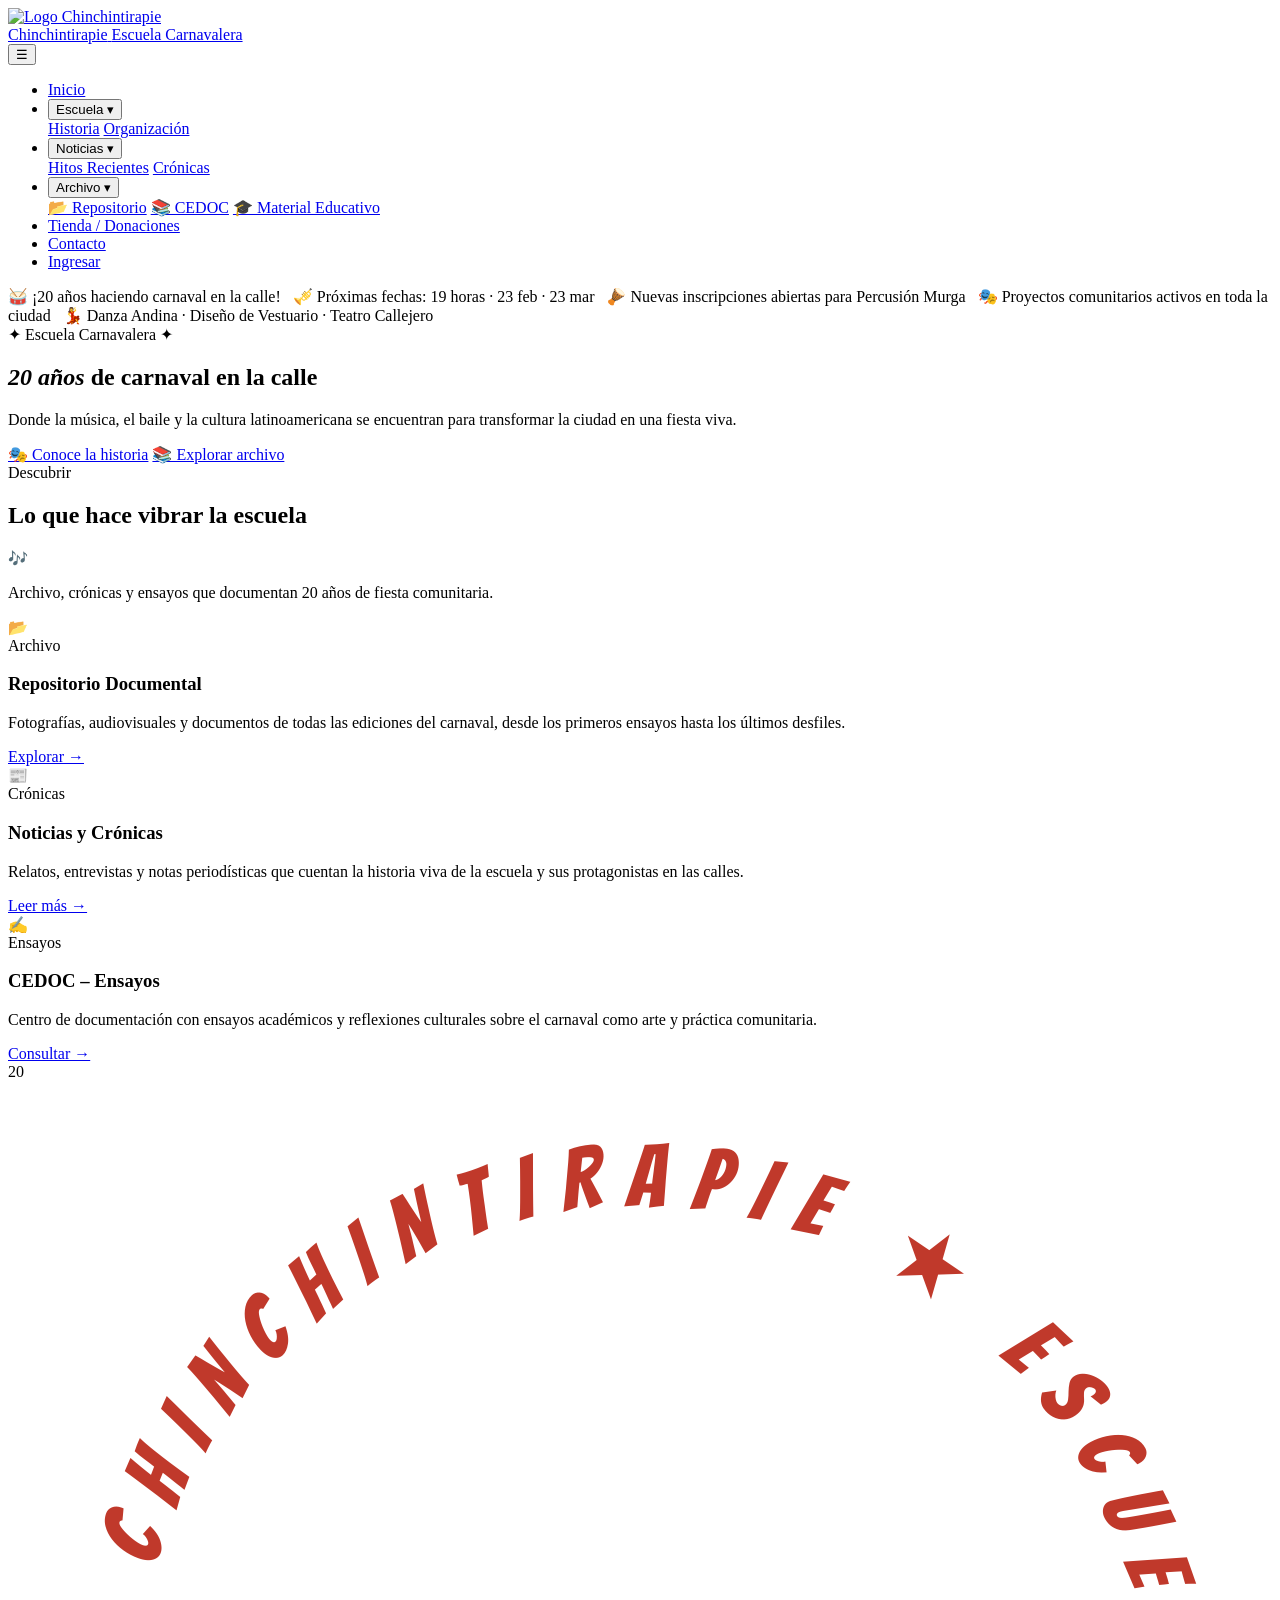
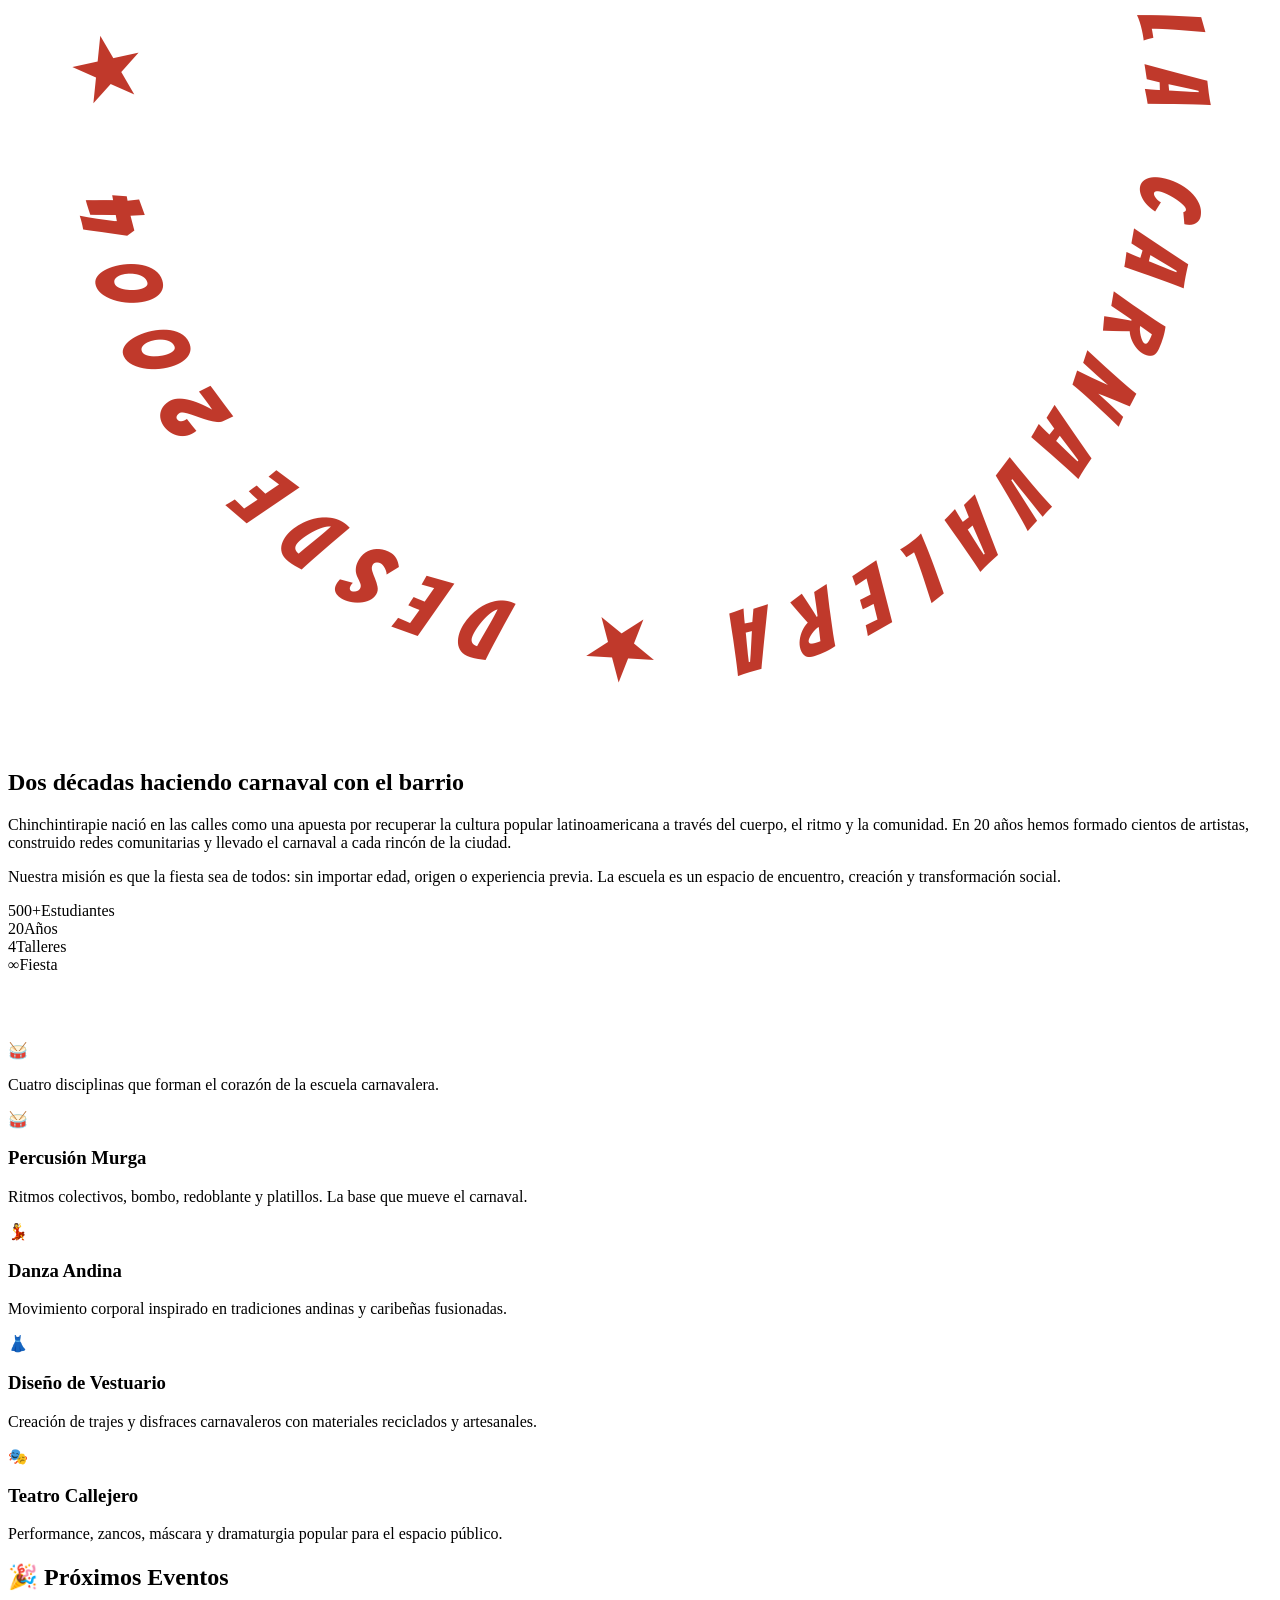
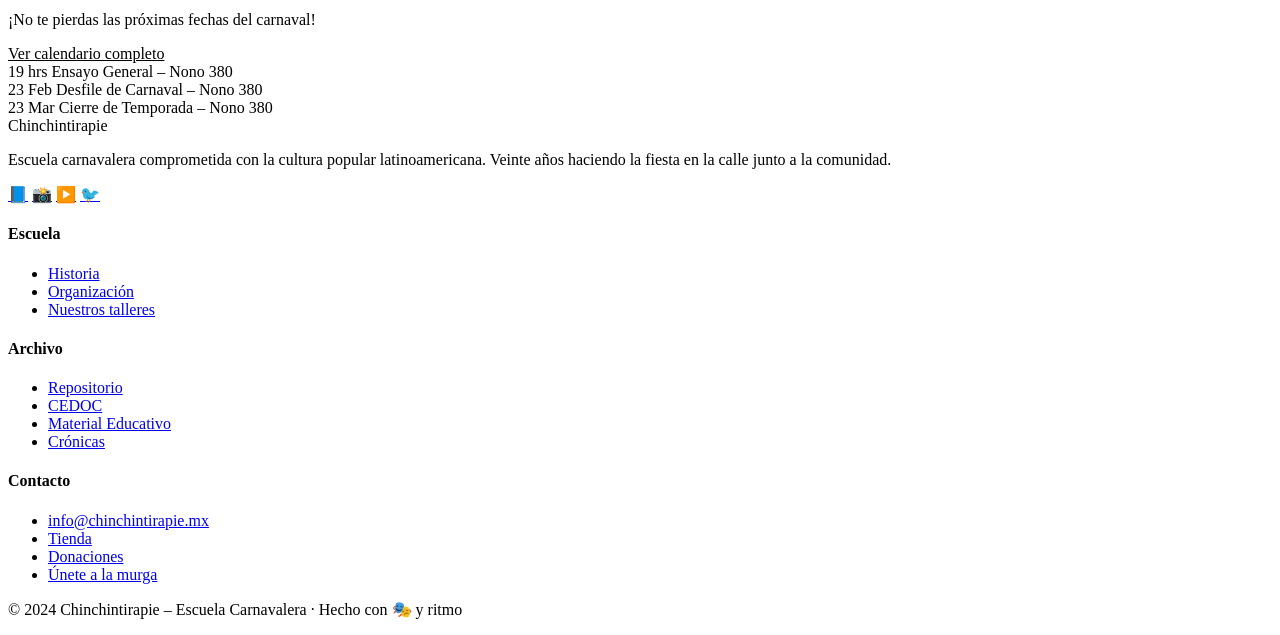
==== index.html @ a3d3b303 "fix: reparando contacto.html" ====
<!DOCTYPE html>
<html lang="es">

<head>
  <meta charset="UTF-8">
  <meta name="viewport" content="width=device-width, initial-scale=1.0">
  <title>Chinchintirapie – Escuela Carnavalera</title>
  <link
    href="https://fonts.googleapis.com/css2?family=Boogaloo&family=Pacifico&family=Nunito:wght@400;600;700;800&family=Bangers&display=swap"
    rel="stylesheet">
  <link rel="stylesheet" href="asset/css/styles.css">
</head>

<body>

  <!-- NAVBAR -->
  <nav class="navbar">
    <a href="index.html" class="logo-wrap">
      <div class="logo-img">
        <img src="asset/img/logo-chinchitirapie.png" alt="Logo Chinchintirapie">
      </div>
      <div class="logo-text">
        <span>Chinchintirapie</span>
        <span>Escuela Carnavalera</span>
      </div>
    </a>

    <button class="hamburger" id="hamburger" aria-label="Menú">☰</button>

    <ul class="nav-links" id="navLinks">
      <li><a href="index.html">Inicio</a></li>

      <li class="has-dropdown" id="dd-escuela">
        <button>Escuela <span class="caret">▾</span></button>
        <div class="dropdown">
          <a href="#historia">Historia</a>
          <a href="components/organizacion.html">Organización</a>
        </div>
      </li>

      <li class="has-dropdown" id="dd-noticias">
        <button>Noticias <span class="caret">▾</span></button>
        <div class="dropdown">
          <a href="#hitos">Hitos Recientes</a>
          <a href="#cronicas">Crónicas</a>
        </div>
      </li>

      <li class="has-dropdown" id="dd-archivo">
        <button>Archivo <span class="caret">▾</span></button>
        <div class="dropdown">
          <a href="components/repositorio.html">📂 Repositorio</a>
          <a href="components/cedoc.html">📚 CEDOC</a>
          <a href="components/material-educativo.html">🎓 Material Educativo</a>
        </div>
      </li>

      <li><a href="components/tienda.html" class="nav-cta">Tienda&nbsp;/&nbsp;Donaciones</a></li>
      <li><a href="components/contacto.html">Contacto</a></li>

      <!-- ↓ Reemplaza el botón modal por link directo a login.html -->
      <li><a href="components/login.html" class="nav-login-btn">Ingresar</a></li>
    </ul>
  </nav>

  <!-- TICKER -->
  <div class="ticker">
    <span class="ticker-inner">
      🥁 ¡20 años haciendo carnaval en la calle! &nbsp;&nbsp;🎺 Próximas fechas: 19 horas · 23 feb · 23 mar
      &nbsp;&nbsp;🪘 Nuevas inscripciones abiertas para Percusión Murga &nbsp;&nbsp;🎭 Proyectos comunitarios activos en
      toda la ciudad &nbsp;&nbsp;💃 Danza Andina · Diseño de Vestuario · Teatro Callejero &nbsp;&nbsp;
    </span>
  </div>

  <!-- HERO -->
  <section class="hero" id="inicio">
    <div class="hero-bg"></div>
    <div class="float-shape"></div>
    <div class="float-shape"></div>
    <div class="float-shape"></div>

    <div class="hero-content">
      <div class="hero-badge">✦ Escuela Carnavalera ✦</div>
      <h1 class="hero-title"><em>20 años</em> de carnaval en la calle</h1>
      <p class="hero-sub">Donde la música, el baile y la cultura latinoamericana se encuentran para transformar la
        ciudad en una fiesta viva.</p>
      <div class="hero-btns">
        <a href="#historia" class="btn btn-primary">🎭 Conoce la historia</a>
        <a href="#repositorio" class="btn btn-secondary">📚 Explorar archivo</a>
      </div>
    </div>
    <div class="scroll-hint">Descubrir</div>
  </section>

  <!-- CARDS -->
  <section class="cards-section" id="hitos">
    <div class="section-header reveal">
      <h2>Lo que hace <span>vibrar</span> la escuela</h2>
      <div class="deco-line"><span>🎶</span></div>
      <p>Archivo, crónicas y ensayos que documentan 20 años de fiesta comunitaria.</p>
    </div>
    <div class="cards-grid">
      <div class="card reveal">
        <div class="card-img card-img-1">
          <div class="card-img-inner">📂</div>
          <span class="card-tag">Archivo</span>
        </div>
        <div class="card-body">
          <h3>Repositorio Documental</h3>
          <p>Fotografías, audiovisuales y documentos de todas las ediciones del carnaval, desde los primeros ensayos
            hasta los últimos desfiles.</p>
          <a href="#repositorio" class="card-link">Explorar →</a>
        </div>
      </div>

      <div class="card reveal">
        <div class="card-img card-img-2">
          <div class="card-img-inner">📰</div>
          <span class="card-tag">Crónicas</span>
        </div>
        <div class="card-body">
          <h3>Noticias y Crónicas</h3>
          <p>Relatos, entrevistas y notas periodísticas que cuentan la historia viva de la escuela y sus protagonistas
            en las calles.</p>
          <a href="#cronicas" class="card-link">Leer más →</a>
        </div>
      </div>

      <div class="card reveal">
        <div class="card-img card-img-3">
          <div class="card-img-inner">✍️</div>
          <span class="card-tag">Ensayos</span>
        </div>
        <div class="card-body">
          <h3>CEDOC – Ensayos</h3>
          <p>Centro de documentación con ensayos académicos y reflexiones culturales sobre el carnaval como arte y
            práctica comunitaria.</p>
          <a href="#cedoc" class="card-link">Consultar →</a>
        </div>
      </div>
    </div>
  </section>

  <!-- 20 AÑOS -->
  <section class="años-section" id="historia">
    <div class="años-inner">
      <div class="años-visual reveal">
        <div class="años-number">20</div>
        <div class="años-badge-ring">
          <svg viewBox="0 0 200 200" xmlns="http://www.w3.org/2000/svg">
            <path id="circ" d="M 100,100 m -80,0 a 80,80 0 1,1 160,0 a 80,80 0 1,1 -160,0" fill="none" />
            <text font-family="Bangers,cursive" font-size="14" fill="#C0392B" letter-spacing="4">
              <textPath href="#circ">★ CHINCHINTIRAPIE ★ ESCUELA CARNAVALERA ★ DESDE 2004 ★ </textPath>
            </text>
          </svg>
        </div>
      </div>
      <div class="años-text reveal">
        <h2>Dos décadas haciendo <span>carnaval</span> con el barrio</h2>
        <p>Chinchintirapie nació en las calles como una apuesta por recuperar la cultura popular latinoamericana a
          través del cuerpo, el ritmo y la comunidad. En 20 años hemos formado cientos de artistas, construido redes
          comunitarias y llevado el carnaval a cada rincón de la ciudad.</p>
        <p>Nuestra misión es que la fiesta sea de todos: sin importar edad, origen o experiencia previa. La escuela es
          un espacio de encuentro, creación y transformación social.</p>
        <div class="stats-row">
          <div class="stat-box"><span class="num">500+</span><span class="label">Estudiantes</span></div>
          <div class="stat-box"><span class="num">20</span><span class="label">Años</span></div>
          <div class="stat-box"><span class="num">4</span><span class="label">Talleres</span></div>
          <div class="stat-box"><span class="num">∞</span><span class="label">Fiesta</span></div>
        </div>
      </div>
    </div>
  </section>

  <!-- TALLERES -->
  <section class="talleres-section" id="organizacion">
    <div class="section-header reveal">
      <h2 style="color:#fff;">Nuestros <span style="color:var(--amarillo);">Talleres</span></h2>
      <div class="deco-line"><span>🥁</span></div>
      <p>Cuatro disciplinas que forman el corazón de la escuela carnavalera.</p>
    </div>
    <div class="talleres-grid">
      <div class="taller-card reveal">
        <div class="taller-icon">🥁</div>
        <h3>Percusión Murga</h3>
        <p>Ritmos colectivos, bombo, redoblante y platillos. La base que mueve el carnaval.</p>
      </div>
      <div class="taller-card reveal">
        <div class="taller-icon">💃</div>
        <h3>Danza Andina</h3>
        <p>Movimiento corporal inspirado en tradiciones andinas y caribeñas fusionadas.</p>
      </div>
      <div class="taller-card reveal">
        <div class="taller-icon">👗</div>
        <h3>Diseño de Vestuario</h3>
        <p>Creación de trajes y disfraces carnavaleros con materiales reciclados y artesanales.</p>
      </div>
      <div class="taller-card reveal">
        <div class="taller-icon">🎭</div>
        <h3>Teatro Callejero</h3>
        <p>Performance, zancos, máscara y dramaturgia popular para el espacio público.</p>
      </div>
    </div>
  </section>

  <!-- EVENTOS -->
  <section class="eventos-section" id="cronicas">
    <div class="eventos-inner">
      <div class="eventos-text">
        <h2>🎉 Próximos Eventos</h2>
        <p>¡No te pierdas las próximas fechas del carnaval!</p>
        <a href="#contacto" class="btn btn-primary" style="margin-top:1.2rem; background:#fff; color:var(--rojo);">Ver
          calendario completo</a>
      </div>
      <div class="eventos-list">
        <div class="evento-item">
          <span class="evento-fecha">19 hrs</span>
          <span class="evento-nombre">Ensayo General – Nono 380</span>
        </div>
        <div class="evento-item">
          <span class="evento-fecha">23 Feb</span>
          <span class="evento-nombre">Desfile de Carnaval – Nono 380</span>
        </div>
        <div class="evento-item">
          <span class="evento-fecha">23 Mar</span>
          <span class="evento-nombre">Cierre de Temporada – Nono 380</span>
        </div>
      </div>
    </div>
  </section>

  <!-- FOOTER -->
  <footer id="contacto">
    <div class="footer-grid">
      <div class="footer-brand">
        <span class="brand-name">Chinchintirapie</span>
        <p>Escuela carnavalera comprometida con la cultura popular latinoamericana. Veinte años haciendo la fiesta en la
          calle junto a la comunidad.</p>
        <div class="social-row">
          <a class="social-btn" href="#">📘</a>
          <a class="social-btn" href="#">📸</a>
          <a class="social-btn" href="#">▶️</a>
          <a class="social-btn" href="#">🐦</a>
        </div>
      </div>
      <div class="footer-col">
        <h4>Escuela</h4>
        <ul>
          <li><a href="#historia">Historia</a></li>
          <li><a href="organizacion.html">Organización</a></li>
          <li><a href="#organizacion">Nuestros talleres</a></li>
        </ul>
      </div>
      <div class="footer-col">
        <h4>Archivo</h4>
        <ul>
          <li><a href="repositorio.html">Repositorio</a></li>
          <li><a href="cedoc.html">CEDOC</a></li>
          <li><a href="material-educativo.html">Material Educativo</a></li>
          <li><a href="#cronicas">Crónicas</a></li>
        </ul>
      </div>
      <div class="footer-col" id="tienda">
        <h4>Contacto</h4>
        <ul>
          <li><a href="mailto:info@chinchintirapie.mx">info@chinchintirapie.mx</a></li>
          <li><a href="#">Tienda</a></li>
          <li><a href="#">Donaciones</a></li>
          <li><a href="#">Únete a la murga</a></li>
        </ul>
      </div>
    </div>
    <div class="footer-bottom">
      <p>© 2024 Chinchintirapie – Escuela Carnavalera · Hecho con 🎭 y ritmo</p>
    </div>
  </footer>

  <script src="asset/js/main.js"></script>

</body>

</html>
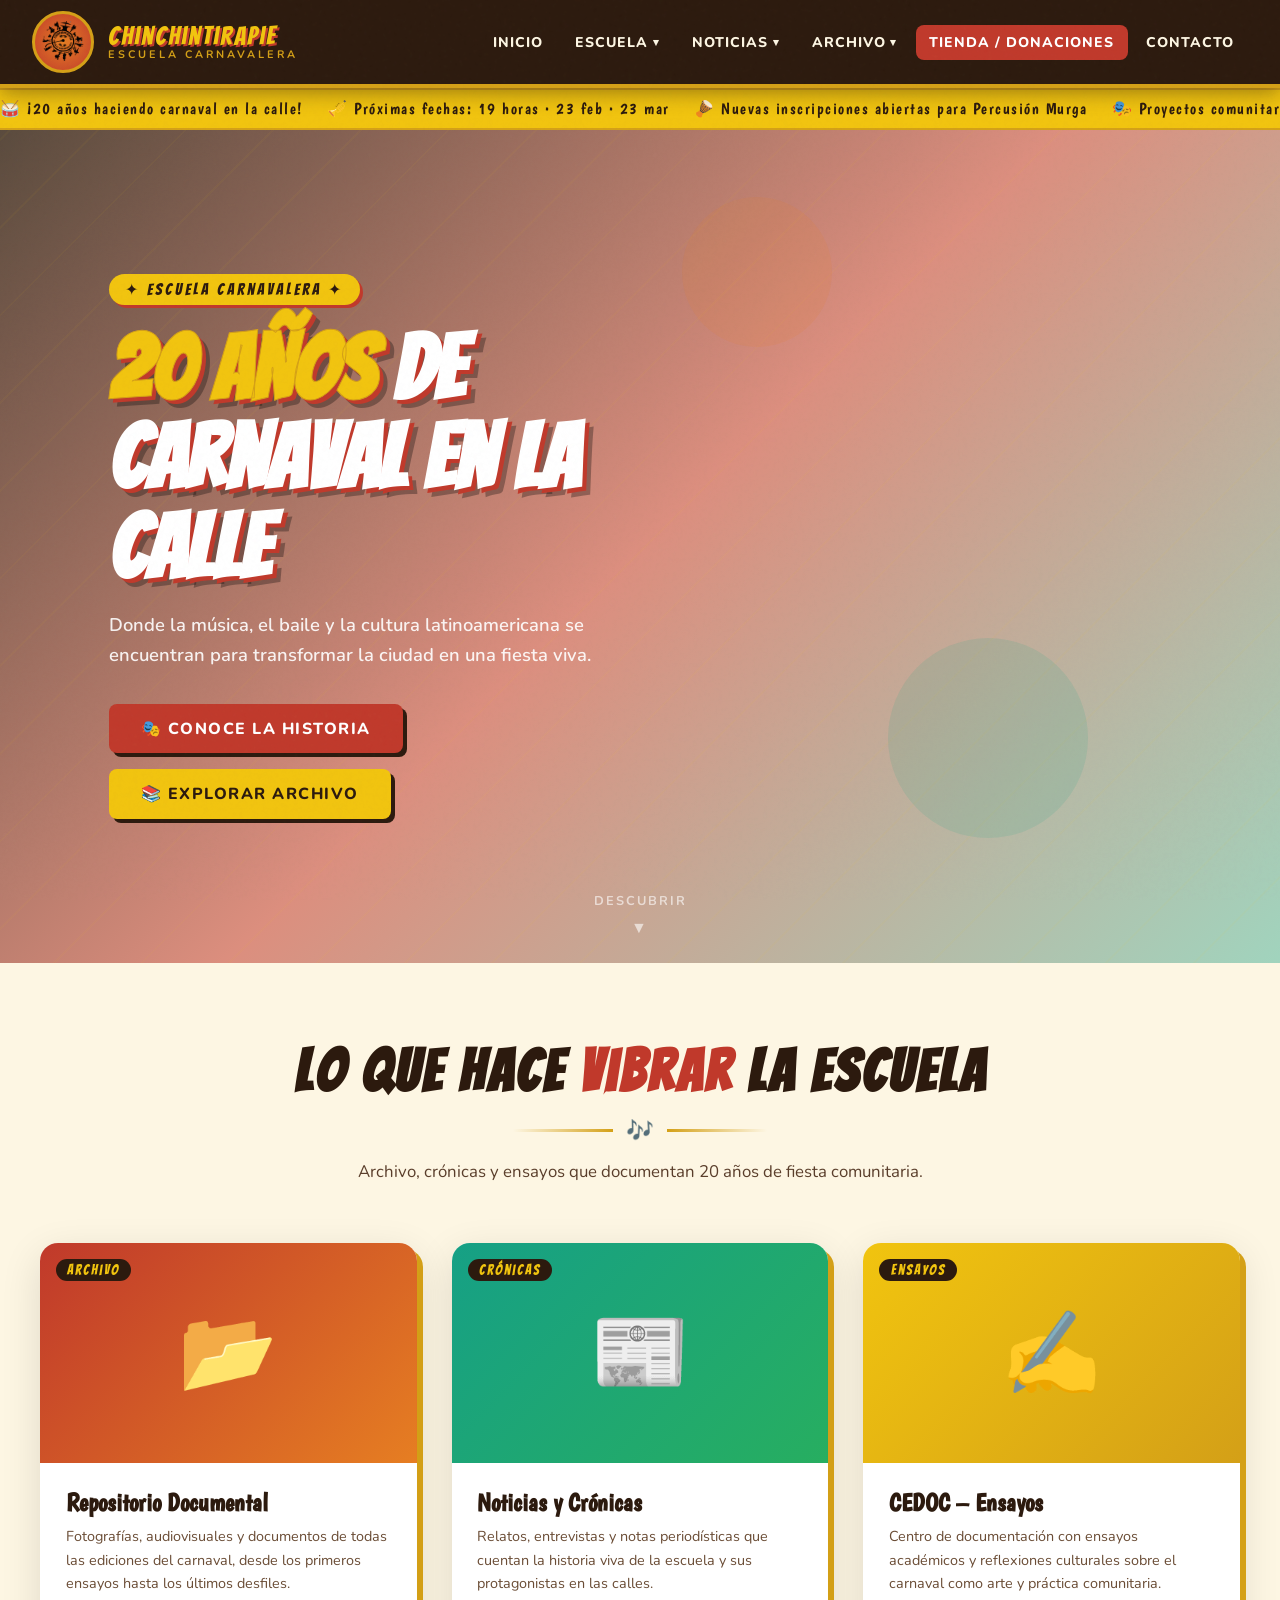
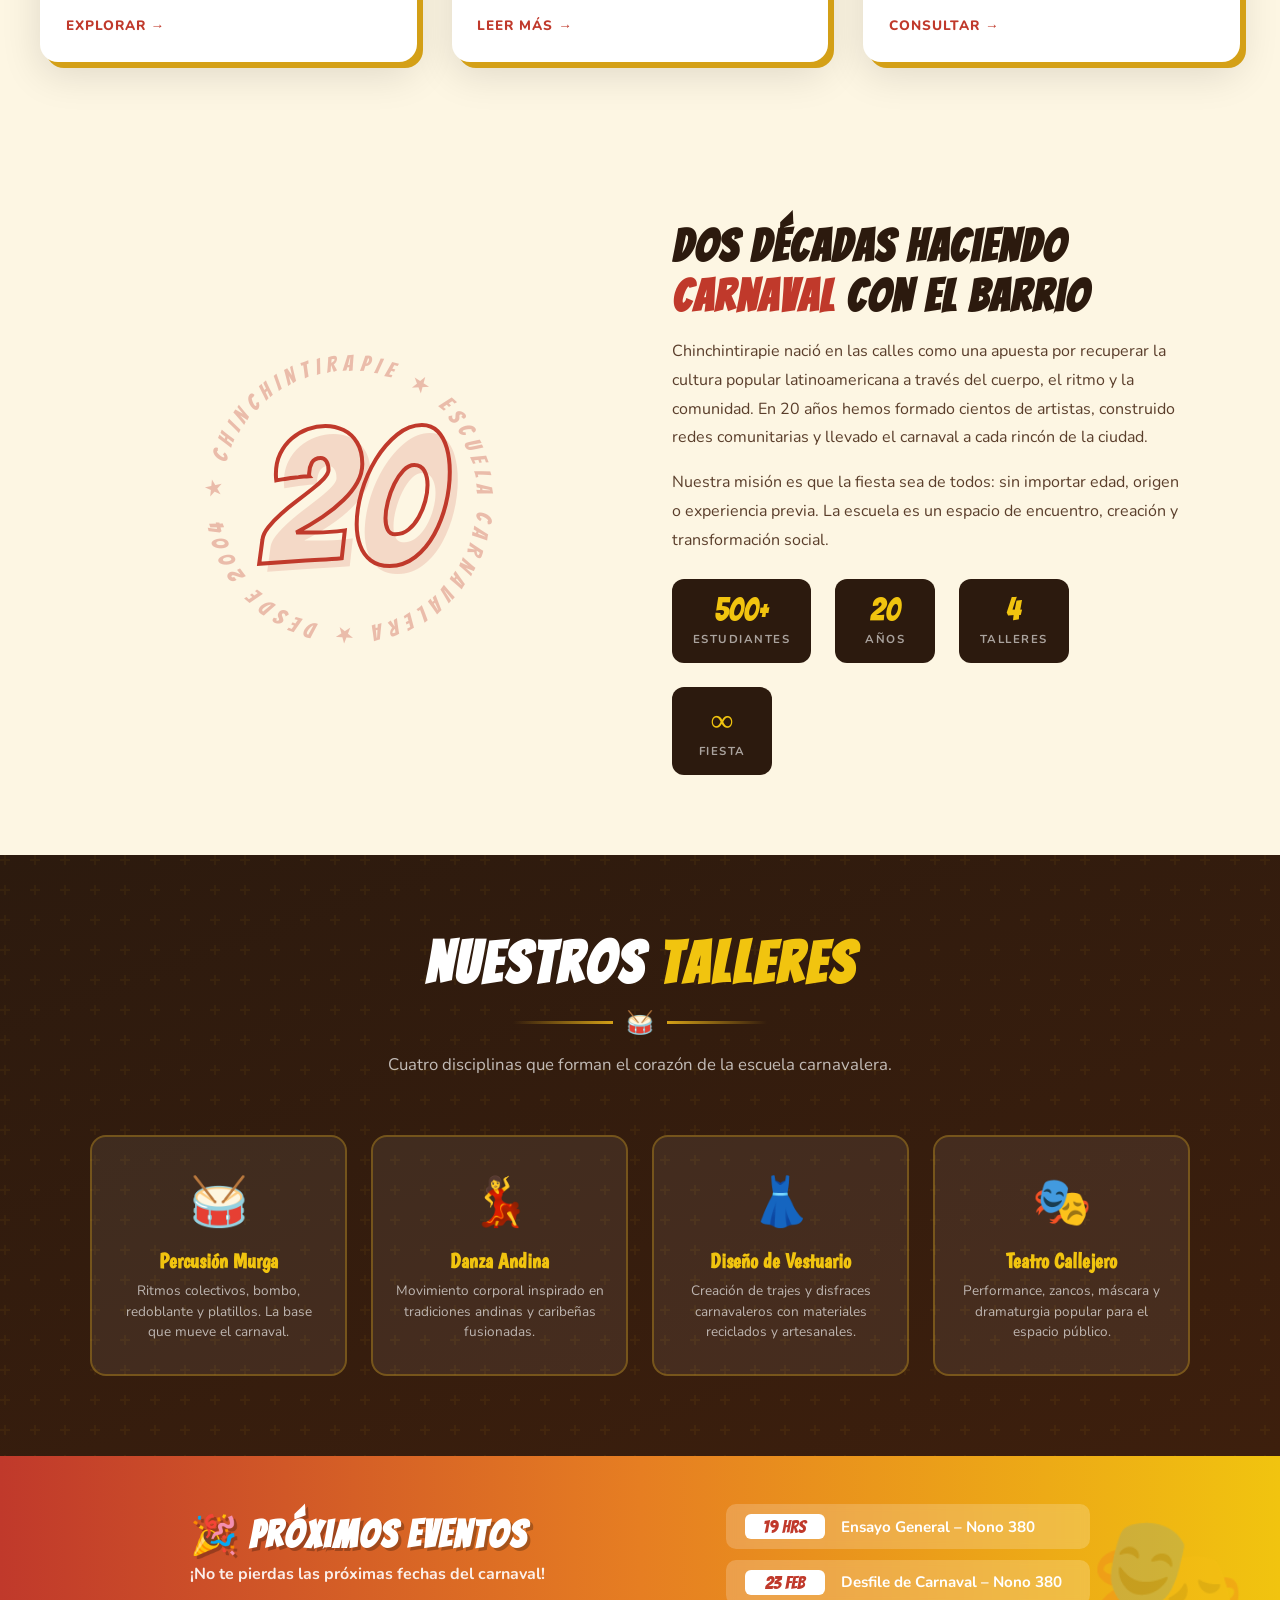
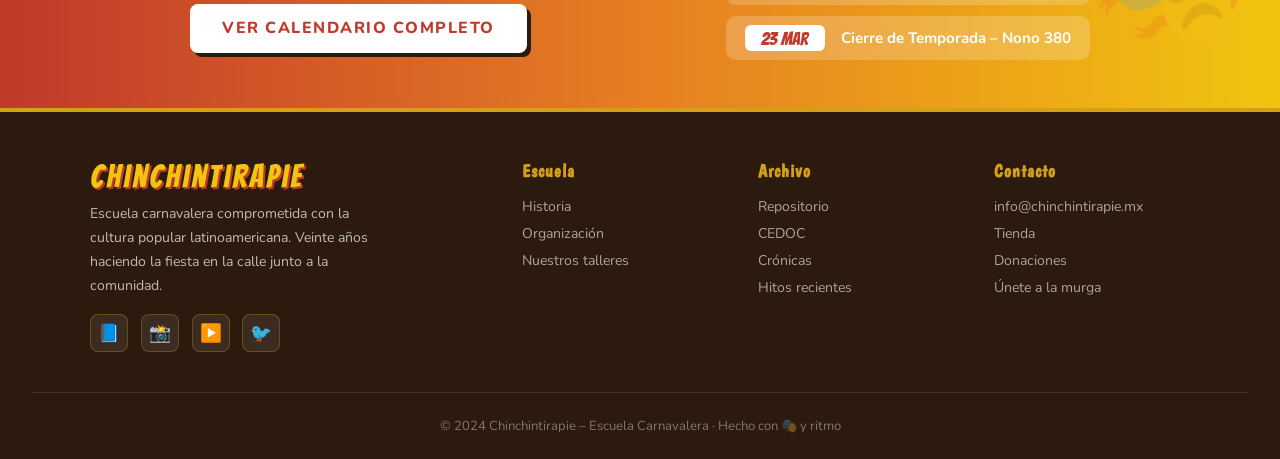
==== commit 85eef98c: "Actualiza index y reorganiza logo" ====
--- a/index.html
+++ b/index.html
@@ -1,282 +1,260 @@
-<!DOCTYPE html>
-<html lang="es">
-
-<head>
-  <meta charset="UTF-8">
-  <meta name="viewport" content="width=device-width, initial-scale=1.0">
-  <title>Chinchintirapie – Escuela Carnavalera</title>
-  <link
-    href="https://fonts.googleapis.com/css2?family=Boogaloo&family=Pacifico&family=Nunito:wght@400;600;700;800&family=Bangers&display=swap"
-    rel="stylesheet">
-  <link rel="stylesheet" href="asset/css/styles.css">
-</head>
-
-<body>
-
-  <!-- NAVBAR -->
-  <nav class="navbar">
-    <a href="index.html" class="logo-wrap">
-      <div class="logo-img">
-        <img src="asset/img/logo-chinchitirapie.png" alt="Logo Chinchintirapie">
-      </div>
-      <div class="logo-text">
-        <span>Chinchintirapie</span>
-        <span>Escuela Carnavalera</span>
-      </div>
-    </a>
-
-    <button class="hamburger" id="hamburger" aria-label="Menú">☰</button>
-
-    <ul class="nav-links" id="navLinks">
-      <li><a href="index.html">Inicio</a></li>
-
-      <li class="has-dropdown" id="dd-escuela">
-        <button>Escuela <span class="caret">▾</span></button>
-        <div class="dropdown">
-          <a href="#historia">Historia</a>
-          <a href="components/organizacion.html">Organización</a>
-        </div>
-      </li>
-
-      <li class="has-dropdown" id="dd-noticias">
-        <button>Noticias <span class="caret">▾</span></button>
-        <div class="dropdown">
-          <a href="#hitos">Hitos Recientes</a>
-          <a href="#cronicas">Crónicas</a>
-        </div>
-      </li>
-
-      <li class="has-dropdown" id="dd-archivo">
-        <button>Archivo <span class="caret">▾</span></button>
-        <div class="dropdown">
-          <a href="components/repositorio.html">📂 Repositorio</a>
-          <a href="components/cedoc.html">📚 CEDOC</a>
-          <a href="components/material-educativo.html">🎓 Material Educativo</a>
-        </div>
-      </li>
-
-      <li><a href="components/tienda.html" class="nav-cta">Tienda&nbsp;/&nbsp;Donaciones</a></li>
-      <li><a href="components/contacto.html">Contacto</a></li>
-
-      <!-- ↓ Reemplaza el botón modal por link directo a login.html -->
-      <li><a href="components/login.html" class="nav-login-btn">Ingresar</a></li>
-    </ul>
-  </nav>
-
-  <!-- TICKER -->
-  <div class="ticker">
-    <span class="ticker-inner">
-      🥁 ¡20 años haciendo carnaval en la calle! &nbsp;&nbsp;🎺 Próximas fechas: 19 horas · 23 feb · 23 mar
-      &nbsp;&nbsp;🪘 Nuevas inscripciones abiertas para Percusión Murga &nbsp;&nbsp;🎭 Proyectos comunitarios activos en
-      toda la ciudad &nbsp;&nbsp;💃 Danza Andina · Diseño de Vestuario · Teatro Callejero &nbsp;&nbsp;
-    </span>
-  </div>
-
-  <!-- HERO -->
-  <section class="hero" id="inicio">
-    <div class="hero-bg"></div>
-    <div class="float-shape"></div>
-    <div class="float-shape"></div>
-    <div class="float-shape"></div>
-
-    <div class="hero-content">
-      <div class="hero-badge">✦ Escuela Carnavalera ✦</div>
-      <h1 class="hero-title"><em>20 años</em> de carnaval en la calle</h1>
-      <p class="hero-sub">Donde la música, el baile y la cultura latinoamericana se encuentran para transformar la
-        ciudad en una fiesta viva.</p>
-      <div class="hero-btns">
-        <a href="#historia" class="btn btn-primary">🎭 Conoce la historia</a>
-        <a href="#repositorio" class="btn btn-secondary">📚 Explorar archivo</a>
-      </div>
-    </div>
-    <div class="scroll-hint">Descubrir</div>
-  </section>
-
-  <!-- CARDS -->
-  <section class="cards-section" id="hitos">
-    <div class="section-header reveal">
-      <h2>Lo que hace <span>vibrar</span> la escuela</h2>
-      <div class="deco-line"><span>🎶</span></div>
-      <p>Archivo, crónicas y ensayos que documentan 20 años de fiesta comunitaria.</p>
-    </div>
-    <div class="cards-grid">
-      <div class="card reveal">
-        <div class="card-img card-img-1">
-          <div class="card-img-inner">📂</div>
-          <span class="card-tag">Archivo</span>
-        </div>
-        <div class="card-body">
-          <h3>Repositorio Documental</h3>
-          <p>Fotografías, audiovisuales y documentos de todas las ediciones del carnaval, desde los primeros ensayos
-            hasta los últimos desfiles.</p>
-          <a href="#repositorio" class="card-link">Explorar →</a>
-        </div>
-      </div>
-
-      <div class="card reveal">
-        <div class="card-img card-img-2">
-          <div class="card-img-inner">📰</div>
-          <span class="card-tag">Crónicas</span>
-        </div>
-        <div class="card-body">
-          <h3>Noticias y Crónicas</h3>
-          <p>Relatos, entrevistas y notas periodísticas que cuentan la historia viva de la escuela y sus protagonistas
-            en las calles.</p>
-          <a href="#cronicas" class="card-link">Leer más →</a>
-        </div>
-      </div>
-
-      <div class="card reveal">
-        <div class="card-img card-img-3">
-          <div class="card-img-inner">✍️</div>
-          <span class="card-tag">Ensayos</span>
-        </div>
-        <div class="card-body">
-          <h3>CEDOC – Ensayos</h3>
-          <p>Centro de documentación con ensayos académicos y reflexiones culturales sobre el carnaval como arte y
-            práctica comunitaria.</p>
-          <a href="#cedoc" class="card-link">Consultar →</a>
-        </div>
-      </div>
-    </div>
-  </section>
-
-  <!-- 20 AÑOS -->
-  <section class="años-section" id="historia">
-    <div class="años-inner">
-      <div class="años-visual reveal">
-        <div class="años-number">20</div>
-        <div class="años-badge-ring">
-          <svg viewBox="0 0 200 200" xmlns="http://www.w3.org/2000/svg">
-            <path id="circ" d="M 100,100 m -80,0 a 80,80 0 1,1 160,0 a 80,80 0 1,1 -160,0" fill="none" />
-            <text font-family="Bangers,cursive" font-size="14" fill="#C0392B" letter-spacing="4">
-              <textPath href="#circ">★ CHINCHINTIRAPIE ★ ESCUELA CARNAVALERA ★ DESDE 2004 ★ </textPath>
-            </text>
-          </svg>
-        </div>
-      </div>
-      <div class="años-text reveal">
-        <h2>Dos décadas haciendo <span>carnaval</span> con el barrio</h2>
-        <p>Chinchintirapie nació en las calles como una apuesta por recuperar la cultura popular latinoamericana a
-          través del cuerpo, el ritmo y la comunidad. En 20 años hemos formado cientos de artistas, construido redes
-          comunitarias y llevado el carnaval a cada rincón de la ciudad.</p>
-        <p>Nuestra misión es que la fiesta sea de todos: sin importar edad, origen o experiencia previa. La escuela es
-          un espacio de encuentro, creación y transformación social.</p>
-        <div class="stats-row">
-          <div class="stat-box"><span class="num">500+</span><span class="label">Estudiantes</span></div>
-          <div class="stat-box"><span class="num">20</span><span class="label">Años</span></div>
-          <div class="stat-box"><span class="num">4</span><span class="label">Talleres</span></div>
-          <div class="stat-box"><span class="num">∞</span><span class="label">Fiesta</span></div>
-        </div>
-      </div>
-    </div>
-  </section>
-
-  <!-- TALLERES -->
-  <section class="talleres-section" id="organizacion">
-    <div class="section-header reveal">
-      <h2 style="color:#fff;">Nuestros <span style="color:var(--amarillo);">Talleres</span></h2>
-      <div class="deco-line"><span>🥁</span></div>
-      <p>Cuatro disciplinas que forman el corazón de la escuela carnavalera.</p>
-    </div>
-    <div class="talleres-grid">
-      <div class="taller-card reveal">
-        <div class="taller-icon">🥁</div>
-        <h3>Percusión Murga</h3>
-        <p>Ritmos colectivos, bombo, redoblante y platillos. La base que mueve el carnaval.</p>
-      </div>
-      <div class="taller-card reveal">
-        <div class="taller-icon">💃</div>
-        <h3>Danza Andina</h3>
-        <p>Movimiento corporal inspirado en tradiciones andinas y caribeñas fusionadas.</p>
-      </div>
-      <div class="taller-card reveal">
-        <div class="taller-icon">👗</div>
-        <h3>Diseño de Vestuario</h3>
-        <p>Creación de trajes y disfraces carnavaleros con materiales reciclados y artesanales.</p>
-      </div>
-      <div class="taller-card reveal">
-        <div class="taller-icon">🎭</div>
-        <h3>Teatro Callejero</h3>
-        <p>Performance, zancos, máscara y dramaturgia popular para el espacio público.</p>
-      </div>
-    </div>
-  </section>
-
-  <!-- EVENTOS -->
-  <section class="eventos-section" id="cronicas">
-    <div class="eventos-inner">
-      <div class="eventos-text">
-        <h2>🎉 Próximos Eventos</h2>
-        <p>¡No te pierdas las próximas fechas del carnaval!</p>
-        <a href="#contacto" class="btn btn-primary" style="margin-top:1.2rem; background:#fff; color:var(--rojo);">Ver
-          calendario completo</a>
-      </div>
-      <div class="eventos-list">
-        <div class="evento-item">
-          <span class="evento-fecha">19 hrs</span>
-          <span class="evento-nombre">Ensayo General – Nono 380</span>
-        </div>
-        <div class="evento-item">
-          <span class="evento-fecha">23 Feb</span>
-          <span class="evento-nombre">Desfile de Carnaval – Nono 380</span>
-        </div>
-        <div class="evento-item">
-          <span class="evento-fecha">23 Mar</span>
-          <span class="evento-nombre">Cierre de Temporada – Nono 380</span>
-        </div>
-      </div>
-    </div>
-  </section>
-
-  <!-- FOOTER -->
-  <footer id="contacto">
-    <div class="footer-grid">
-      <div class="footer-brand">
-        <span class="brand-name">Chinchintirapie</span>
-        <p>Escuela carnavalera comprometida con la cultura popular latinoamericana. Veinte años haciendo la fiesta en la
-          calle junto a la comunidad.</p>
-        <div class="social-row">
-          <a class="social-btn" href="#">📘</a>
-          <a class="social-btn" href="#">📸</a>
-          <a class="social-btn" href="#">▶️</a>
-          <a class="social-btn" href="#">🐦</a>
-        </div>
-      </div>
-      <div class="footer-col">
-        <h4>Escuela</h4>
-        <ul>
-          <li><a href="#historia">Historia</a></li>
-          <li><a href="organizacion.html">Organización</a></li>
-          <li><a href="#organizacion">Nuestros talleres</a></li>
-        </ul>
-      </div>
-      <div class="footer-col">
-        <h4>Archivo</h4>
-        <ul>
-          <li><a href="repositorio.html">Repositorio</a></li>
-          <li><a href="cedoc.html">CEDOC</a></li>
-          <li><a href="material-educativo.html">Material Educativo</a></li>
-          <li><a href="#cronicas">Crónicas</a></li>
-        </ul>
-      </div>
-      <div class="footer-col" id="tienda">
-        <h4>Contacto</h4>
-        <ul>
-          <li><a href="mailto:info@chinchintirapie.mx">info@chinchintirapie.mx</a></li>
-          <li><a href="#">Tienda</a></li>
-          <li><a href="#">Donaciones</a></li>
-          <li><a href="#">Únete a la murga</a></li>
-        </ul>
-      </div>
-    </div>
-    <div class="footer-bottom">
-      <p>© 2024 Chinchintirapie – Escuela Carnavalera · Hecho con 🎭 y ritmo</p>
-    </div>
-  </footer>
-
-  <script src="asset/js/main.js"></script>
-
-</body>
-
+<!DOCTYPE html>
+<html lang="es">
+<head>
+    <meta charset="UTF-8">
+    <meta name="viewport" content="width=device-width, initial-scale=1.0">
+    <title>Chinchintirapie – Escuela Carnavalera</title>
+    <link href="https://fonts.googleapis.com/css2?family=Boogaloo&family=Pacifico&family=Nunito:wght@400;600;700;800&family=Bangers&display=swap" rel="stylesheet">
+    <link rel="stylesheet" href="styles.css">
+</head>
+<body>
+
+<!-- NAVBAR -->
+<nav class="navbar">
+    <a href="logo%20chinchitirapie%20.png" class="logo-wrap">
+        <div class="logo-img">
+            <img src="./img/logo%20chinchitirapie%20.png" alt="Logo Chinchintirapie"></div>
+        <div class="logo-text">
+            <span>Chinchintirapie</span>
+            <span>Escuela Carnavalera</span>
+        </div>
+    </a>
+
+    <button class="hamburger" id="hamburger" aria-label="Menú">☰</button>
+
+    <ul class="nav-links" id="navLinks">
+        <li><a href="#inicio">Inicio</a></li>
+
+        <li class="has-dropdown" id="dd-escuela">
+            <button>Escuela <span class="caret">▾</span></button>
+            <div class="dropdown">
+                <a href="#historia">Historia</a>
+                <a href="#organizacion">Organización</a>
+            </div>
+        </li>
+
+        <li class="has-dropdown" id="dd-noticias">
+            <button>Noticias <span class="caret">▾</span></button>
+            <div class="dropdown">
+                <a href="#hitos">Hitos Recientes</a>
+                <a href="#cronicas">Crónicas</a>
+            </div>
+        </li>
+
+        <li class="has-dropdown" id="dd-archivo">
+            <button>Archivo <span class="caret">▾</span></button>
+            <div class="dropdown">
+                <a href="#repositorio">Repositorio</a>
+                <a href="#cedoc">CEDOC</a>
+            </div>
+        </li>
+
+        <li><a href="#tienda" class="nav-cta">Tienda&nbsp;/&nbsp;Donaciones</a></li>
+        <li><a href="#contacto">Contacto</a></li>
+    </ul>
+</nav>
+
+<!-- TICKER -->
+<div class="ticker">
+  <span class="ticker-inner">
+    🥁 ¡20 años haciendo carnaval en la calle! &nbsp;&nbsp;🎺 Próximas fechas: 19 horas · 23 feb · 23 mar &nbsp;&nbsp;🪘 Nuevas inscripciones abiertas para Percusión Murga &nbsp;&nbsp;🎭 Proyectos comunitarios activos en toda la ciudad &nbsp;&nbsp;💃 Danza Andina · Diseño de Vestuario · Teatro Callejero &nbsp;&nbsp;
+  </span>
+</div>
+
+<!-- HERO -->
+<section class="hero" id="inicio">
+    <div class="hero-bg"></div>
+    <div class="float-shape"></div>
+    <div class="float-shape"></div>
+    <div class="float-shape"></div>
+
+    <div class="hero-content">
+        <div class="hero-badge">✦ Escuela Carnavalera ✦</div>
+        <h1 class="hero-title"><em>20 años</em> de carnaval en la calle</h1>
+        <p class="hero-sub">Donde la música, el baile y la cultura latinoamericana se encuentran para transformar la ciudad en una fiesta viva.</p>
+        <div class="hero-btns">
+            <a href="#historia" class="btn btn-primary">🎭 Conoce la historia</a>
+            <a href="#repositorio" class="btn btn-secondary">📚 Explorar archivo</a>
+        </div>
+    </div>
+    <div class="scroll-hint">Descubrir</div>
+</section>
+
+<!-- CARDS -->
+<section class="cards-section" id="hitos">
+    <div class="section-header reveal">
+        <h2>Lo que hace <span>vibrar</span> la escuela</h2>
+        <div class="deco-line"><span>🎶</span></div>
+        <p>Archivo, crónicas y ensayos que documentan 20 años de fiesta comunitaria.</p>
+    </div>
+    <div class="cards-grid">
+        <div class="card reveal">
+            <div class="card-img card-img-1">
+                <div class="card-img-inner">📂</div>
+                <span class="card-tag">Archivo</span>
+            </div>
+            <div class="card-body">
+                <h3>Repositorio Documental</h3>
+                <p>Fotografías, audiovisuales y documentos de todas las ediciones del carnaval, desde los primeros ensayos hasta los últimos desfiles.</p>
+                <a href="noticias.html" class="card-link">Explorar →</a>
+            </div>
+        </div>
+
+        <div class="card reveal">
+            <div class="card-img card-img-2">
+                <div class="card-img-inner">📰</div>
+                <span class="card-tag">Crónicas</span>
+            </div>
+            <div class="card-body">
+                <h3>Noticias y Crónicas</h3>
+                <p>Relatos, entrevistas y notas periodísticas que cuentan la historia viva de la escuela y sus protagonistas en las calles.</p>
+                <a href="#cronicas" class="card-link">Leer más →</a>
+            </div>
+        </div>
+
+        <div class="card reveal">
+            <div class="card-img card-img-3">
+                <div class="card-img-inner">✍️</div>
+                <span class="card-tag">Ensayos</span>
+            </div>
+            <div class="card-body">
+                <h3>CEDOC – Ensayos</h3>
+                <p>Centro de documentación con ensayos académicos y reflexiones culturales sobre el carnaval como arte y práctica comunitaria.</p>
+                <a href="#cedoc" class="card-link">Consultar →</a>
+            </div>
+        </div>
+    </div>
+</section>
+
+<!-- 20 AÑOS -->
+<section class="años-section" id="historia">
+    <div class="años-inner">
+        <div class="años-visual reveal">
+            <div class="años-number">20</div>
+            <div class="años-badge-ring">
+                <svg viewBox="0 0 200 200" xmlns="http://www.w3.org/2000/svg">
+                    <path id="circ" d="M 100,100 m -80,0 a 80,80 0 1,1 160,0 a 80,80 0 1,1 -160,0" fill="none"/>
+                    <text font-family="Bangers,cursive" font-size="14" fill="#C0392B" letter-spacing="4">
+                        <textPath href="#circ">★ CHINCHINTIRAPIE ★ ESCUELA CARNAVALERA ★ DESDE 2004 ★ </textPath>
+                    </text>
+                </svg>
+            </div>
+        </div>
+        <div class="años-text reveal">
+            <h2>Dos décadas haciendo <span>carnaval</span> con el barrio</h2>
+            <p>Chinchintirapie nació en las calles como una apuesta por recuperar la cultura popular latinoamericana a través del cuerpo, el ritmo y la comunidad. En 20 años hemos formado cientos de artistas, construido redes comunitarias y llevado el carnaval a cada rincón de la ciudad.</p>
+            <p>Nuestra misión es que la fiesta sea de todos: sin importar edad, origen o experiencia previa. La escuela es un espacio de encuentro, creación y transformación social.</p>
+            <div class="stats-row">
+                <div class="stat-box"><span class="num">500+</span><span class="label">Estudiantes</span></div>
+                <div class="stat-box"><span class="num">20</span><span class="label">Años</span></div>
+                <div class="stat-box"><span class="num">4</span><span class="label">Talleres</span></div>
+                <div class="stat-box"><span class="num">∞</span><span class="label">Fiesta</span></div>
+            </div>
+        </div>
+    </div>
+</section>
+
+<!-- TALLERES -->
+<section class="talleres-section" id="organizacion">
+    <div class="section-header reveal">
+        <h2 style="color:#fff;">Nuestros <span style="color:var(--amarillo);">Talleres</span></h2>
+        <div class="deco-line"><span>🥁</span></div>
+        <p>Cuatro disciplinas que forman el corazón de la escuela carnavalera.</p>
+    </div>
+    <div class="talleres-grid">
+        <div class="taller-card reveal">
+            <div class="taller-icon">🥁</div>
+            <h3>Percusión Murga</h3>
+            <p>Ritmos colectivos, bombo, redoblante y platillos. La base que mueve el carnaval.</p>
+        </div>
+        <div class="taller-card reveal">
+            <div class="taller-icon">💃</div>
+            <h3>Danza Andina</h3>
+            <p>Movimiento corporal inspirado en tradiciones andinas y caribeñas fusionadas.</p>
+        </div>
+        <div class="taller-card reveal">
+            <div class="taller-icon">👗</div>
+            <h3>Diseño de Vestuario</h3>
+            <p>Creación de trajes y disfraces carnavaleros con materiales reciclados y artesanales.</p>
+        </div>
+        <div class="taller-card reveal">
+            <div class="taller-icon">🎭</div>
+            <h3>Teatro Callejero</h3>
+            <p>Performance, zancos, máscara y dramaturgia popular para el espacio público.</p>
+        </div>
+    </div>
+</section>
+
+<!-- EVENTOS -->
+<section class="eventos-section" id="cronicas">
+    <div class="eventos-inner">
+        <div class="eventos-text">
+            <h2>🎉 Próximos Eventos</h2>
+            <p>¡No te pierdas las próximas fechas del carnaval!</p>
+            <a href="#contacto" class="btn btn-primary" style="margin-top:1.2rem; background:#fff; color:var(--rojo);">Ver calendario completo</a>
+        </div>
+        <div class="eventos-list">
+            <div class="evento-item">
+                <span class="evento-fecha">19 hrs</span>
+                <span class="evento-nombre">Ensayo General – Nono 380</span>
+            </div>
+            <div class="evento-item">
+                <span class="evento-fecha">23 Feb</span>
+                <span class="evento-nombre">Desfile de Carnaval – Nono 380</span>
+            </div>
+            <div class="evento-item">
+                <span class="evento-fecha">23 Mar</span>
+                <span class="evento-nombre">Cierre de Temporada – Nono 380</span>
+            </div>
+        </div>
+    </div>
+</section>
+
+<!-- FOOTER -->
+<footer id="contacto">
+    <div class="footer-grid">
+        <div class="footer-brand">
+            <span class="brand-name">Chinchintirapie</span>
+            <p>Escuela carnavalera comprometida con la cultura popular latinoamericana. Veinte años haciendo la fiesta en la calle junto a la comunidad.</p>
+            <div class="social-row">
+                <a class="social-btn" href="#">📘</a>
+                <a class="social-btn" href="#">📸</a>
+                <a class="social-btn" href="#">▶️</a>
+                <a class="social-btn" href="#">🐦</a>
+            </div>
+        </div>
+        <div class="footer-col" id="repositorio">
+            <h4>Escuela</h4>
+            <ul>
+                <li><a href="#historia">Historia</a></li>
+                <li><a href="#organizacion">Organización</a></li>
+                <li><a href="#organizacion">Nuestros talleres</a></li>
+            </ul>
+        </div>
+        <div class="footer-col" id="cedoc">
+            <h4>Archivo</h4>
+            <ul>
+                <li><a href="#repositorio">Repositorio</a></li>
+                <li><a href="#cedoc">CEDOC</a></li>
+                <li><a href="#cronicas">Crónicas</a></li>
+                <li><a href="#hitos">Hitos recientes</a></li>
+            </ul>
+        </div>
+        <div class="footer-col" id="tienda">
+            <h4>Contacto</h4>
+            <ul>
+                <li><a href="mailto:info@chinchintirapie.mx">info@chinchintirapie.mx</a></li>
+                <li><a href="#">Tienda</a></li>
+                <li><a href="#">Donaciones</a></li>
+                <li><a href="#">Únete a la murga</a></li>
+            </ul>
+        </div>
+    </div>
+    <div class="footer-bottom">
+        <p>© 2024 Chinchintirapie – Escuela Carnavalera · Hecho con 🎭 y ritmo</p>
+    </div>
+</footer>
+
+<script src="main.js"></script>
+</body>
 </html>
--- a/styles.css
+++ b/styles.css
@@ -0,0 +1,1304 @@
+:root {
+    --rojo:    #C0392B;
+    --naranja: #E67E22;
+    --amarillo:#F1C40F;
+    --verde:   #27AE60;
+    --turquesa:#16A085;
+    --dorado:  #D4A017;
+    --crema:   #FDF6E3;
+    --oscuro:  #2C1A0E;
+    --sombra:  rgba(44,26,14,.45);
+}
+
+*, *::before, *::after { box-sizing: border-box; margin: 0; padding: 0; }
+
+html { scroll-behavior: smooth; }
+
+body {
+    font-family: 'Nunito', sans-serif;
+    background: var(--crema);
+    color: var(--oscuro);
+    overflow-x: hidden;
+}
+
+/* ─── Noise texture overlay ─── */
+body::before {
+    content: '';
+    position: fixed; inset: 0;
+    background-image: url("data:image/svg+xml,%3Csvg viewBox='0 0 200 200' xmlns='http://www.w3.org/2000/svg'%3E%3Cfilter id='n'%3E%3CfeTurbulence type='fractalNoise' baseFrequency='0.9' numOctaves='4' stitchTiles='stitch'/%3E%3C/filter%3E%3Crect width='100%25' height='100%25' filter='url(%23n)' opacity='0.04'/%3E%3C/svg%3E");
+    pointer-events: none;
+    z-index: 9999;
+    opacity: .5;
+}
+
+/* ════════════════════════════
+   NAVBAR
+════════════════════════════ */
+.navbar {
+    position: sticky; top: 0; z-index: 1000;
+    display: flex; align-items: center; justify-content: space-between;
+    padding: .7rem 2rem;
+    background: var(--oscuro);
+    border-bottom: 4px solid var(--dorado);
+    box-shadow: 0 4px 20px var(--sombra);
+}
+
+.logo-wrap {
+    display: flex; align-items: center; gap: .9rem;
+    text-decoration: none;
+}
+
+.logo-img {
+    width: 62px; height: 62px;
+    border-radius: 50%;
+    border: 3px solid var(--dorado);
+    animation: spin 14s linear infinite;
+    object-fit: cover;
+    background: radial-gradient(circle, var(--naranja), var(--rojo));
+    display: flex; align-items: center; justify-content: center;
+    font-size: 2rem;
+    flex-shrink: 0;
+}
+
+@keyframes spin { to { transform: rotate(360deg); } }
+
+.logo-img img {
+    width: 50px;   /* ajusta tamaño */
+    height: 50px;
+    object-fit: contain;
+}
+.logo-text {
+    line-height: 1;
+}
+.logo-text span:first-child {
+    display: block;
+    font-family: 'Bangers', cursive;
+    font-size: 1.6rem;
+    letter-spacing: 2px;
+    color: var(--amarillo);
+    text-shadow: 2px 2px 0 var(--rojo);
+}
+.logo-text span:last-child {
+    display: block;
+    font-size: .68rem;
+    font-weight: 700;
+    letter-spacing: 3px;
+    text-transform: uppercase;
+    color: var(--dorado);
+}
+
+.nav-links {
+    display: flex; align-items: center; gap: .3rem;
+    list-style: none;
+}
+
+.nav-links > li { position: relative; }
+
+.nav-links > li > a,
+.nav-links > li > button {
+    display: flex; align-items: center; gap: .3rem;
+    padding: .5rem .85rem;
+    background: transparent; border: none;
+    font-family: 'Nunito', sans-serif;
+    font-size: .88rem; font-weight: 800;
+    text-transform: uppercase; letter-spacing: 1px;
+    color: var(--crema);
+    text-decoration: none;
+    border-radius: 6px;
+    cursor: pointer;
+    transition: background .2s, color .2s;
+}
+
+.nav-links > li > a:hover,
+.nav-links > li > button:hover {
+    background: var(--dorado);
+    color: var(--oscuro);
+}
+
+.nav-links > li > button .caret {
+    font-size: .7rem;
+    transition: transform .25s;
+}
+.nav-links > li.open > button .caret { transform: rotate(180deg); }
+
+/* Dropdown */
+.dropdown {
+    position: absolute; top: calc(100% + 8px); left: 0;
+    min-width: 180px;
+    background: var(--oscuro);
+    border: 2px solid var(--dorado);
+    border-radius: 10px;
+    overflow: hidden;
+    box-shadow: 0 8px 30px var(--sombra);
+    opacity: 0; transform: translateY(-8px) scaleY(.96);
+    transform-origin: top;
+    pointer-events: none;
+    transition: opacity .25s, transform .25s;
+}
+.nav-links > li.open .dropdown {
+    opacity: 1; transform: translateY(0) scaleY(1);
+    pointer-events: auto;
+}
+.dropdown a {
+    display: block;
+    padding: .65rem 1.1rem;
+    font-size: .85rem; font-weight: 700;
+    color: var(--crema);
+    text-decoration: none;
+    transition: background .18s, padding-left .18s;
+    border-left: 3px solid transparent;
+}
+.dropdown a:hover {
+    background: rgba(212,160,23,.18);
+    border-left-color: var(--dorado);
+    padding-left: 1.5rem;
+    color: var(--amarillo);
+}
+
+/* Special nav buttons */
+.nav-cta {
+    background: var(--rojo) !important;
+    border-radius: 8px !important;
+    color: #fff !important;
+}
+.nav-cta:hover { background: var(--naranja) !important; color: #fff !important; }
+
+.hamburger {
+    display: none;
+    background: none; border: 2px solid var(--dorado);
+    border-radius: 6px;
+    padding: .4rem .6rem;
+    cursor: pointer;
+    color: var(--amarillo);
+    font-size: 1.3rem;
+}
+
+/* ════════════════════════════
+   HERO
+════════════════════════════ */
+.hero {
+    position: relative;
+    min-height: 92vh;
+    display: flex; align-items: center;
+    overflow: hidden;
+}
+
+.hero-bg {
+    position: absolute; inset: 0;
+    background:
+            linear-gradient(135deg, rgba(44,26,14,.78) 0%, rgba(192,57,43,.55) 50%, rgba(22,160,133,.4) 100%),
+            url('Gemini_Generated_Image_hoa0vehoa0vehoa0.png') center/cover no-repeat;
+    z-index: 0;
+}
+
+/* Diagonal colour splash */
+.hero-bg::after {
+    content: '';
+    position: absolute; inset: 0;
+    background: repeating-linear-gradient(
+            -45deg,
+            transparent, transparent 60px,
+            rgba(241,196,15,.04) 60px, rgba(241,196,15,.04) 62px
+    );
+}
+
+.hero-content {
+    position: relative; z-index: 1;
+    max-width: 700px;
+    padding: 4rem 2rem 4rem 6vw;
+}
+
+.hero-badge {
+    display: inline-block;
+    background: var(--amarillo);
+    color: var(--oscuro);
+    font-family: 'Bangers', cursive;
+    font-size: 1rem; letter-spacing: 3px;
+    padding: .35rem 1rem;
+    border-radius: 20px;
+    margin-bottom: 1.2rem;
+    box-shadow: 3px 3px 0 var(--rojo);
+    animation: fadeDown .8s ease both;
+}
+
+.hero-title {
+    font-family: 'Bangers', cursive;
+    font-size: clamp(3rem, 7vw, 6rem);
+    line-height: 1.0;
+    color: #fff;
+    text-shadow: 4px 4px 0 var(--rojo), 8px 8px 0 rgba(0,0,0,.3);
+    margin-bottom: 1.1rem;
+    animation: fadeDown .8s .15s ease both;
+}
+.hero-title em {
+    font-style: normal;
+    color: var(--amarillo);
+    -webkit-text-stroke: 1px var(--dorado);
+}
+
+.hero-sub {
+    font-size: 1.15rem; font-weight: 600;
+    color: rgba(255,255,255,.9);
+    max-width: 500px;
+    margin-bottom: 2.2rem;
+    line-height: 1.6;
+    animation: fadeDown .8s .3s ease both;
+}
+
+.hero-btns {
+    display: flex; gap: 1rem; flex-wrap: wrap;
+    animation: fadeDown .8s .45s ease both;
+}
+
+.btn {
+    display: inline-flex; align-items: center; gap: .5rem;
+    padding: .85rem 2rem;
+    border: none; border-radius: 8px;
+    font-family: 'Nunito', sans-serif;
+    font-size: 1rem; font-weight: 800;
+    text-transform: uppercase; letter-spacing: 1.5px;
+    text-decoration: none;
+    cursor: pointer;
+    transition: transform .2s, box-shadow .2s, filter .2s;
+    position: relative; overflow: hidden;
+}
+.btn::after {
+    content: '';
+    position: absolute; inset: 0;
+    background: rgba(255,255,255,.15);
+    opacity: 0;
+    transition: opacity .2s;
+}
+.btn:hover::after { opacity: 1; }
+.btn:hover { transform: translateY(-3px); box-shadow: 0 8px 24px var(--sombra); }
+
+.btn-primary { background: var(--rojo); color: #fff; box-shadow: 4px 4px 0 var(--oscuro); }
+.btn-secondary { background: var(--amarillo); color: var(--oscuro); box-shadow: 4px 4px 0 var(--oscuro); }
+
+/* Floating shapes */
+.float-shape {
+    position: absolute;
+    border-radius: 50%;
+    opacity: .12;
+    animation: float 6s ease-in-out infinite;
+}
+.float-shape:nth-child(1) { width: 300px; height: 300px; background: var(--amarillo); right: -80px; top: 10%; animation-delay: 0s; }
+.float-shape:nth-child(2) { width: 200px; height: 200px; background: var(--turquesa); right: 15%; bottom: 15%; animation-delay: 2s; }
+.float-shape:nth-child(3) { width: 150px; height: 150px; background: var(--naranja); right: 35%; top: 8%; animation-delay: 4s; }
+
+@keyframes float {
+    0%,100% { transform: translateY(0) rotate(0deg); }
+    50%      { transform: translateY(-22px) rotate(8deg); }
+}
+
+@keyframes fadeDown {
+    from { opacity: 0; transform: translateY(-24px); }
+    to   { opacity: 1; transform: translateY(0); }
+}
+
+/* Scroll indicator */
+.scroll-hint {
+    position: absolute; bottom: 1.5rem; left: 50%;
+    transform: translateX(-50%);
+    color: rgba(255,255,255,.6);
+    font-size: .8rem; font-weight: 700; letter-spacing: 2px;
+    text-transform: uppercase;
+    display: flex; flex-direction: column; align-items: center; gap: .4rem;
+    animation: bounce 2s ease-in-out infinite;
+}
+.scroll-hint::after { content: '▼'; font-size: 1rem; }
+@keyframes bounce { 0%,100%{transform: translateX(-50%) translateY(0)} 50%{transform:translateX(-50%) translateY(8px)} }
+
+/* ════════════════════════════
+   SECTION WRAPPER
+════════════════════════════ */
+section { padding: 5rem 2rem; }
+
+.section-header {
+    text-align: center;
+    margin-bottom: 3.5rem;
+}
+.section-header h2 {
+    font-family: 'Bangers', cursive;
+    font-size: clamp(2.2rem, 5vw, 3.6rem);
+    letter-spacing: 3px;
+    line-height: 1;
+    position: relative; display: inline-block;
+}
+.section-header h2 span { color: var(--rojo); }
+.section-header p {
+    font-size: 1.05rem;
+    color: #5a3e2b;
+    max-width: 600px; margin: .8rem auto 0;
+    line-height: 1.7;
+}
+.section-header .deco-line {
+    display: flex; align-items: center; justify-content: center;
+    gap: .8rem; margin: .9rem 0 0;
+}
+.section-header .deco-line::before,
+.section-header .deco-line::after {
+    content: ''; flex: 1; max-width: 100px;
+    height: 3px;
+    background: linear-gradient(90deg, transparent, var(--dorado));
+}
+.section-header .deco-line::after { background: linear-gradient(90deg, var(--dorado), transparent); }
+.section-header .deco-line span { font-size: 1.4rem; }
+
+/* ════════════════════════════
+   CARDS SECTION
+════════════════════════════ */
+.cards-section { background: var(--crema); }
+
+.cards-grid {
+    display: grid;
+    grid-template-columns: repeat(auto-fit, minmax(300px, 1fr));
+    gap: 2.2rem;
+    max-width: 1200px;
+    margin: 0 auto;
+}
+
+.card {
+    background: #fff;
+    border-radius: 18px;
+    overflow: hidden;
+    box-shadow: 6px 6px 0 var(--dorado), 0 12px 40px rgba(0,0,0,.12);
+    transition: transform .3s, box-shadow .3s;
+    position: relative;
+}
+.card:hover {
+    transform: translateY(-8px) rotate(.5deg);
+    box-shadow: 10px 10px 0 var(--rojo), 0 20px 50px rgba(0,0,0,.2);
+}
+
+.card-img {
+    height: 220px;
+    position: relative; overflow: hidden;
+}
+.card-img-inner {
+    width: 100%; height: 100%;
+    display: flex; align-items: center; justify-content: center;
+    font-size: 5rem;
+    transition: transform .4s;
+}
+.card:hover .card-img-inner { transform: scale(1.1); }
+
+.card-img-1 { background: linear-gradient(135deg, var(--rojo), var(--naranja)); }
+.card-img-2 { background: linear-gradient(135deg, var(--turquesa), var(--verde)); }
+.card-img-3 { background: linear-gradient(135deg, var(--amarillo), var(--dorado)); }
+
+.card-tag {
+    position: absolute; top: 1rem; left: 1rem;
+    background: var(--oscuro);
+    color: var(--amarillo);
+    font-family: 'Bangers', cursive;
+    font-size: .85rem; letter-spacing: 2px;
+    padding: .25rem .7rem;
+    border-radius: 20px;
+}
+
+.card-body { padding: 1.6rem; }
+.card-body h3 {
+    font-family: 'Boogaloo', cursive;
+    font-size: 1.55rem;
+    color: var(--oscuro);
+    margin-bottom: .5rem;
+}
+.card-body p {
+    font-size: .9rem; color: #6a4c35; line-height: 1.6;
+    margin-bottom: 1.2rem;
+}
+.card-body .card-link {
+    display: inline-flex; align-items: center; gap: .4rem;
+    font-weight: 800; font-size: .85rem; text-transform: uppercase;
+    letter-spacing: 1px;
+    color: var(--rojo); text-decoration: none;
+    border-bottom: 2px solid transparent;
+    transition: border-color .2s;
+}
+.card-body .card-link:hover { border-color: var(--rojo); }
+
+/* ════════════════════════════
+   TALLERES
+════════════════════════════ */
+.talleres-section {
+    background: linear-gradient(160deg, var(--oscuro) 0%, #3d1f0d 100%);
+    position: relative; overflow: hidden;
+}
+.talleres-section::before {
+    content: '';
+    position: absolute; inset: 0;
+    background: url("data:image/svg+xml,%3Csvg width='60' height='60' viewBox='0 0 60 60' xmlns='http://www.w3.org/2000/svg'%3E%3Cg fill='none' fill-rule='evenodd'%3E%3Cg fill='%23D4A017' fill-opacity='0.06'%3E%3Cpath d='M36 34v-4h-2v4h-4v2h4v4h2v-4h4v-2h-4zm0-30V0h-2v4h-4v2h4v4h2V6h4V4h-4zM6 34v-4H4v4H0v2h4v4h2v-4h4v-2H6zM6 4V0H4v4H0v2h4v4h2V6h4V4H6z'/%3E%3C/g%3E%3C/g%3E%3C/svg%3E");
+}
+.talleres-section .section-header h2 { color: #fff; }
+.talleres-section .section-header p { color: rgba(255,255,255,.7); }
+
+.talleres-grid {
+    display: grid;
+    grid-template-columns: repeat(auto-fit, minmax(220px, 1fr));
+    gap: 1.5rem;
+    max-width: 1100px; margin: 0 auto;
+    position: relative;
+}
+
+.taller-card {
+    background: rgba(255,255,255,.07);
+    border: 2px solid rgba(212,160,23,.35);
+    border-radius: 16px;
+    padding: 2rem 1.4rem;
+    text-align: center;
+    cursor: pointer;
+    transition: background .3s, border-color .3s, transform .3s;
+    position: relative; overflow: hidden;
+}
+.taller-card::after {
+    content: '';
+    position: absolute; bottom: 0; left: 0; right: 0;
+    height: 4px;
+    background: var(--dorado);
+    transform: scaleX(0); transform-origin: left;
+    transition: transform .3s;
+}
+.taller-card:hover { background: rgba(212,160,23,.12); border-color: var(--dorado); transform: translateY(-6px); }
+.taller-card:hover::after { transform: scaleX(1); }
+
+.taller-icon { font-size: 3rem; margin-bottom: .8rem; }
+.taller-card h3 {
+    font-family: 'Boogaloo', cursive;
+    font-size: 1.3rem; color: var(--amarillo);
+    margin-bottom: .5rem;
+}
+.taller-card p { font-size: .85rem; color: rgba(255,255,255,.65); line-height: 1.5; }
+
+/* ════════════════════════════
+   EVENTOS BANNER
+════════════════════════════ */
+.eventos-section {
+    background: linear-gradient(90deg, var(--rojo) 0%, var(--naranja) 50%, var(--amarillo) 100%);
+    padding: 3rem 2rem;
+    position: relative; overflow: hidden;
+}
+.eventos-section::before {
+    content: '🎭';
+    position: absolute; right: 2rem; top: 50%; transform: translateY(-50%);
+    font-size: 8rem; opacity: .18;
+}
+.eventos-inner {
+    max-width: 900px; margin: 0 auto;
+    display: flex; align-items: center; justify-content: space-between; flex-wrap: wrap; gap: 1.5rem;
+}
+.eventos-text h2 {
+    font-family: 'Bangers', cursive;
+    font-size: 2.4rem; color: #fff;
+    text-shadow: 3px 3px 0 rgba(0,0,0,.25);
+    letter-spacing: 2px;
+    margin-bottom: .3rem;
+}
+.eventos-text p { color: rgba(255,255,255,.9); font-weight: 700; }
+.eventos-list {
+    display: flex; flex-direction: column; gap: .7rem;
+}
+.evento-item {
+    display: flex; align-items: center; gap: 1rem;
+    background: rgba(255,255,255,.2);
+    border-radius: 10px; padding: .6rem 1.2rem;
+    backdrop-filter: blur(4px);
+}
+.evento-fecha {
+    background: #fff; color: var(--rojo);
+    font-family: 'Bangers', cursive; font-size: 1.1rem;
+    padding: .2rem .7rem; border-radius: 6px;
+    min-width: 80px; text-align: center;
+}
+.evento-nombre { color: #fff; font-weight: 700; font-size: .95rem; }
+
+/* ════════════════════════════
+   20 AÑOS SECTION
+════════════════════════════ */
+.años-section {
+    background: var(--crema);
+    position: relative;
+}
+.años-inner {
+    max-width: 1100px; margin: 0 auto;
+    display: grid; grid-template-columns: 1fr 1fr; gap: 4rem;
+    align-items: center;
+}
+.años-visual {
+    position: relative; text-align: center;
+}
+.años-number {
+    font-family: 'Bangers', cursive;
+    font-size: 12rem; line-height: 1;
+    color: transparent;
+    -webkit-text-stroke: 4px var(--rojo);
+    text-shadow: 8px 8px 0 rgba(192,57,43,.15);
+    position: relative; z-index: 1;
+}
+.años-badge-ring {
+    position: absolute; inset: 0;
+    display: flex; align-items: center; justify-content: center;
+    pointer-events: none;
+}
+.años-badge-ring svg {
+    width: 100%; max-width: 320px;
+    animation: spin 30s linear infinite;
+    opacity: .3;
+}
+.años-text h2 {
+    font-family: 'Bangers', cursive;
+    font-size: 2.8rem; color: var(--oscuro);
+    letter-spacing: 2px; margin-bottom: 1rem;
+    line-height: 1.1;
+}
+.años-text h2 span { color: var(--rojo); }
+.años-text p {
+    color: #5a3e2b; line-height: 1.8; font-size: 1rem;
+    margin-bottom: 1rem;
+}
+.stats-row {
+    display: flex; gap: 1.5rem; flex-wrap: wrap; margin-top: 1.5rem;
+}
+.stat-box {
+    background: var(--oscuro);
+    color: var(--amarillo);
+    border-radius: 12px;
+    padding: .9rem 1.3rem;
+    text-align: center;
+    min-width: 100px;
+}
+.stat-box .num {
+    font-family: 'Bangers', cursive;
+    font-size: 2rem; display: block;
+}
+.stat-box .label {
+    font-size: .72rem; font-weight: 700;
+    text-transform: uppercase; letter-spacing: 1.5px;
+    color: rgba(255,255,255,.6);
+}
+
+/* ════════════════════════════
+   FOOTER
+════════════════════════════ */
+footer {
+    background: var(--oscuro);
+    color: rgba(255,255,255,.7);
+    padding: 3rem 2rem 1.5rem;
+    border-top: 4px solid var(--dorado);
+}
+.footer-grid {
+    max-width: 1100px; margin: 0 auto;
+    display: grid; grid-template-columns: 2fr 1fr 1fr 1fr;
+    gap: 2.5rem; margin-bottom: 2.5rem;
+}
+.footer-brand .brand-name {
+    font-family: 'Bangers', cursive;
+    font-size: 2rem; color: var(--amarillo);
+    letter-spacing: 3px;
+    text-shadow: 2px 2px 0 var(--rojo);
+    display: block; margin-bottom: .5rem;
+}
+.footer-brand p { font-size: .88rem; line-height: 1.7; max-width: 280px; }
+.footer-col h4 {
+    font-family: 'Boogaloo', cursive;
+    font-size: 1.1rem; color: var(--dorado);
+    margin-bottom: 1rem; letter-spacing: 1px;
+}
+.footer-col ul { list-style: none; }
+.footer-col ul li { margin-bottom: .5rem; }
+.footer-col ul li a {
+    color: rgba(255,255,255,.6);
+    text-decoration: none; font-size: .88rem;
+    transition: color .2s, padding-left .2s;
+    display: block;
+}
+.footer-col ul li a:hover { color: var(--amarillo); padding-left: .4rem; }
+.footer-bottom {
+    text-align: center;
+    border-top: 1px solid rgba(255,255,255,.1);
+    padding-top: 1.5rem;
+    font-size: .82rem;
+    color: rgba(255,255,255,.4);
+}
+.social-row { display: flex; gap: .8rem; margin-top: 1rem; }
+.social-btn {
+    width: 38px; height: 38px;
+    background: rgba(255,255,255,.08);
+    border: 1px solid rgba(212,160,23,.3);
+    border-radius: 8px;
+    display: flex; align-items: center; justify-content: center;
+    font-size: 1.1rem;
+    text-decoration: none;
+    transition: background .2s;
+}
+.social-btn:hover { background: var(--dorado); }
+
+/* ════════════════════════════
+   REVEAL ANIMATIONS
+════════════════════════════ */
+.reveal {
+    opacity: 0; transform: translateY(30px);
+    transition: opacity .7s, transform .7s;
+}
+.reveal.visible { opacity: 1; transform: none; }
+
+/* ════════════════════════════
+   RESPONSIVE
+════════════════════════════ */
+@media (max-width: 900px) {
+    .años-inner { grid-template-columns: 1fr; }
+    .footer-grid { grid-template-columns: 1fr 1fr; }
+    .años-number { font-size: 8rem; }
+}
+
+@media (max-width: 640px) {
+    .nav-links { display: none; flex-direction: column; position: absolute; top: 100%; left: 0; right: 0; background: var(--oscuro); padding: 1rem; border-top: 2px solid var(--dorado); gap: .2rem; }
+    .nav-links.open { display: flex; }
+    .hamburger { display: block; }
+    .dropdown { position: static; border: none; box-shadow: none; background: rgba(255,255,255,.05); border-radius: 8px; opacity: 1 !important; transform: none !important; pointer-events: auto !important; display: none; }
+    .nav-links > li.open .dropdown { display: block; }
+    .hero-content { padding: 3rem 1.5rem; }
+    .footer-grid { grid-template-columns: 1fr; }
+    .eventos-inner { flex-direction: column; }
+}
+
+/* Marquee ticker */
+.ticker {
+    background: var(--amarillo);
+    overflow: hidden;
+    white-space: nowrap;
+    padding: .5rem 0;
+    border-top: 2px solid var(--dorado);
+    border-bottom: 2px solid var(--dorado);
+}
+.ticker-inner {
+    display: inline-block;
+    animation: marquee 22s linear infinite;
+    font-family: 'Boogaloo', cursive;
+    font-size: 1rem;
+    color: var(--oscuro);
+    letter-spacing: 1.5px;
+}
+
+/* =========================
+   NEWS SECTION
+========================= */
+.news-section{
+    background:
+            linear-gradient(
+                    to bottom,
+                    #f5efe0,
+                    #eadfc6
+            );
+    padding: 10px 5%;
+    margin-top: 30px;
+
+}
+
+
+
+
+/* HEADER */
+.news-header{
+    text-align: center;
+    margin-bottom: 10px;
+}
+
+
+
+
+.news-header h2{
+    font-family: 'Bangers', cursive;
+    font-size: clamp(1rem, 4vw, 3rem);
+    color: #c62828;
+    margin-top: 2px;
+    letter-spacing: 4px;
+    text-shadow:
+            4px 4px 0 #ffcc00;
+}
+
+
+
+
+
+
+
+.news-header p{
+    font-family: 'Cambria', sans-serif;
+    max-width: 700px;
+    margin: auto;
+    font-size: 1.1rem;
+    font-weight: bold;
+    line-height: 1.7;
+    color: #333;
+}
+
+
+
+
+
+
+/* GRID */
+.news-grid{
+    display: grid;
+    grid-template-columns: repeat(3, 1fr);
+    gap: 30px;
+}
+
+/* CARD */
+.news-card{
+    position: relative;
+    overflow: hidden;
+    border-radius: 22px;
+    background: #111;
+    min-height: 380px;
+    box-shadow:
+            0 10px 30px rgba(0,0,0,0.2);
+    transition: 0.4s ease;
+}
+
+/* HOVER */
+.news-card:hover{
+
+
+
+    transform:
+            translateY(-10px)
+            scale(1.01);
+}
+
+/* FEATURED */
+
+.featured{
+
+    grid-column: span 2;
+
+    min-height: 600px;
+}
+
+/* IMAGENES Y VIDEOS */
+
+.news-card img,
+.news-card video{
+    width: 100%;
+    height: 100%;
+    object-fit: cover;
+    display: block;
+}
+
+/* OVERLAY */
+.news-overlay{
+    position: absolute;
+    inset: 0;
+    display: flex;
+    flex-direction: column;
+    justify-content: flex-end;
+    padding: 40px;
+    background:
+            linear-gradient(
+                    to top,
+                    rgba(0,0,0,0.85),
+                    rgba(0,0,0,0.15),
+                    transparent
+            );
+    color: white;
+}
+
+
+
+
+
+
+
+
+
+
+
+
+
+
+/* CONTENIDO NORMAL */
+
+.news-content{
+
+    position: absolute;
+
+    inset: 0;
+
+    display: flex;
+
+    flex-direction: column;
+
+    justify-content: flex-end;
+
+    padding: 30px;
+
+    background:
+            linear-gradient(
+                    to top,
+                    rgba(0,0,0,0.85),
+                    rgba(0,0,0,0.15),
+                    transparent
+            );
+
+    color: white;
+
+    z-index: 2;
+}
+
+/* CATEGORIA */
+
+.news-category{
+
+    display: inline-block;
+
+    margin-bottom: 15px;
+
+    background: #c62828;
+
+    color: white;
+
+    padding: 8px 14px;
+
+    border-radius: 999px;
+
+    font-size: 0.8rem;
+
+    font-weight: bold;
+
+    letter-spacing: 1px;
+}
+
+/* TITULOS */
+
+.news-card h3{
+
+    font-size: 2rem;
+
+    margin-bottom: 15px;
+
+    line-height: 1.2;
+}
+
+/* TEXTO */
+
+.news-card p{
+
+    line-height: 1.7;
+
+    color: rgba(255,255,255,0.9);
+}
+
+/* BOTON */
+
+.news-overlay button{
+
+    margin-top: 20px;
+
+    width: fit-content;
+
+    border: none;
+
+    padding: 14px 24px;
+
+    background: #ffcc00;
+
+    color: #111;
+
+    font-weight: bold;
+
+    border-radius: 10px;
+
+    cursor: pointer;
+
+    transition: 0.3s ease;
+}
+
+.news-overlay button:hover{
+
+    background: white;
+}
+.news-content button{
+
+    margin-top: 20px;
+
+    width: fit-content;
+
+    border: none;
+
+    padding: 14px 24px;
+
+    background: #ffcc00;
+
+    color: #111;
+
+    font-weight: bold;
+
+    border-radius: 10px;
+
+    cursor: pointer;
+
+    transition: 0.3s ease;
+}
+
+.news-content button:hover{
+
+    background: white;
+}
+
+.news-card img{
+
+    position: absolute;
+
+    inset: 0;
+}
+
+.news-card:hover img{
+
+    transform: scale(1.08);
+}
+
+.news-card img{
+
+    transition: 0.5s ease;
+}
+
+/* VIDEO CARD */
+
+.video-card{
+
+    min-height: 450px;
+}
+
+/* RESPONSIVE */
+
+@media(max-width: 900px){
+    .featured{
+        grid-column: span 1;
+    }
+    .news-card h3{
+        font-size: 1.6rem;}
+    .news-grid{
+        grid-template-columns: 1fr;
+    }
+    .news-filter{
+        justify-content: center;
+        position: static;
+        transform: none;
+        margin-top: 20px;
+        display: flex;
+    }
+}
+
+.carousel-item {
+    position: relative;
+    height: 500px;
+}
+
+.carousel-item img {
+    width: 100%;
+    height: 100%;
+    object-fit: cover;
+}
+
+.carousel-item::before {
+    content: "";
+    position: absolute;
+    inset: 0;
+
+    background: rgba(0, 0, 0, 0.35);
+
+    z-index: 1;
+}
+
+.carousel-caption {
+    top: 22%;
+    left: 8%;
+
+    right: auto;
+    bottom: auto;
+
+    text-align: left;
+
+    max-width: 700px;
+
+    z-index: 2;
+}
+
+.carousel-caption h1 {
+    font-family: 'Bangers', cursive;
+
+    font-size: clamp(3rem, 7vw, 6rem);
+
+    line-height: 0.95;
+
+    letter-spacing: 3px;
+
+    color: var(--amarillo);
+
+    text-shadow:
+            4px 4px 0 var(--rojo),
+            8px 8px 0 rgba(0,0,0,.35);
+
+    margin-bottom: 1rem;
+}
+
+.news-header-wrapper{
+    position: relative;
+    width: 100%;
+    margin-bottom: 30px;
+}
+
+.news-filter{
+    position: absolute;
+    top: 50%;
+    right: 5%;
+    transform: translateY(-50%);
+}
+
+.news-filter select{
+    background: var(--oscuro);
+    color:white;
+    width: 200px;
+    border: 2px solid #c62828;
+    padding: 14px 20px;
+    border-radius: 12px;
+    font-family: 'Nunito', sans-serif;
+    font-weight: bold;
+    font-size: 0.95rem;
+    cursor: pointer;
+    outline: none;
+    transition: 0.3s ease;
+}
+.news-filter select:hover {
+    border-color: #ffcc00;
+    transform: translateY(-2px);
+ }
+/* =========================
+   CRONICAS EDITORIAL
+========================= */
+
+.cronicas-section{
+
+    background: var(--crema);
+
+    padding: 50px 5% 40px;
+
+    color: #111;
+}
+
+/* HEADER */
+
+.cronicas-header{
+
+    text-align: center;
+
+    margin-bottom: 80px;
+}
+
+.cronicas-header h2{
+    font-family: 'Bangers', cursive;
+    font-size: 60px;
+    color: #ffcc00;
+    text-shadow: 4px 4px 0 #c62828;
+    margin-bottom: 10px;
+}
+
+.cronicas-header p{
+    font-family: 'Cambria', sans-serif;
+    font-size: 1.1rem;
+    color: rgba(0,0,0,0.7);
+    font-weight: bold;
+    display: inline-block;
+    padding-bottom: 10px;
+    border-bottom: 2px solid #c62828;
+}
+
+/* GRID EDITORIAL */
+.cronicas-editorial{
+    display: grid;
+    grid-template-columns:
+    0.9fr
+    2fr
+    1fr;
+    gap: 50px;
+    align-items: start;
+}
+/* IMAGENES */
+.cronicas-editorial img{
+    width: 100%;
+    display: block;
+    object-fit: cover;
+}
+
+/* SIDE */
+.cronica-side img{
+    margin-bottom: 25px;
+}
+
+.cronica-side span{
+    display: block;
+    margin-bottom: 15px;
+    font-size: 0.85rem;
+    letter-spacing: 2px;
+    color: #7d5a00;
+}
+
+.cronica-side h3{
+    font-family: 'Cormorant Garamond', serif;
+    font-size: 3rem;
+    font-weight: 500;
+    line-height: 1.05;
+    margin-bottom: 25px;
+}
+
+.cronica-side p{
+    line-height: 1.8;
+    color: rgba(0,0,0,0.75);
+}
+
+/* MAIN */
+.cronica-main{
+    text-align: center;
+}
+
+.cronica-main img{
+    margin-bottom: 40px;
+}
+
+.cronica-main span{
+    display: block;
+    margin-bottom: 20px;
+    letter-spacing: 4px;
+    font-size: 0.8rem;
+    color: rgba(0,0,0,0.5);
+}
+
+.cronica-main h1{
+    font-family: 'Cormorant Garamond', serif;
+    font-size: clamp(4rem, 6vw, 7rem);
+    line-height: 0.95;
+    font-weight: 500;
+}
+
+/* RIGHT SIDE */
+.cronica-editor-picks{
+    border-left: 1px solid rgba(0,0,0,0.15);
+    padding-left: 40px;
+}
+
+.cronica-editor-picks h4{
+    font-size: 0.9rem;
+    letter-spacing: 3px;
+    margin-bottom: 50px;
+}
+
+/* PICK */
+.pick{
+    margin-bottom: 60px;
+}
+
+.pick span{
+    display: block;
+    margin-bottom: 15px;
+    letter-spacing: 2px;
+    font-size: 0.8rem;
+    color: #7d5a00;
+}
+
+.pick h3{
+    font-family: 'Cormorant Garamond', serif;
+    font-size: 3rem;
+    line-height: 1;
+    font-weight: 500;
+    margin-bottom: 20px;
+}
+
+.pick p{
+    line-height: 1.8;
+    color: rgba(0,0,0,0.75);
+}
+
+/* =========================
+   FINAL BANNER
+========================= */
+
+.cronica-final-banner{
+    position: relative;
+    width: 100vw;
+    left: 50%;
+    transform: translateX(-50%);
+    height: 55vh;
+    overflow: hidden;
+    background: var(--crema);
+}
+
+/* IMAGE */
+
+.cronica-final-banner img{
+    width: 100%;
+    height: 100%;
+    object-fit: cover;
+    display: block;
+}
+
+/* OVERLAY */
+.cronica-final-overlay{
+    position: absolute;
+    inset: 0;
+    display: flex;
+    flex-direction: column;
+    justify-content: center;
+    align-items: center;
+    text-align: center;
+    color: white;
+    padding: 40px;
+}
+
+/* TAG */
+.cronica-final-overlay span {
+    margin-bottom: 25px;
+    letter-spacing: 4px;
+    font-size: 1rem;
+    font-weight: bold;
+    text-transform: uppercase;
+    color: rgba(255, 255, 255, 0.75);
+}
+
+/* =========================
+   BOTON CRONICAS
+========================= */
+
+.cronica-btn{
+    display: inline-block;
+    margin-top: 22px;
+    padding-bottom: 4px;
+    font-size: 0.9rem;
+    font-weight: 700;
+    letter-spacing: 1px;
+    text-transform: uppercase;
+    color: #c62828;
+    text-decoration: none;
+    border-bottom: 2px solid #c62828;
+    transition: all 0.25s ease;
+}
+
+/* HOVER */
+.cronica-btn:hover{
+    color: #ff9800;
+    border-color: #ff9800;
+    transform: translateX(4px);
+}
+
+/* RESPONSIVE */
+@media(max-width: 1200px){
+    .cronicas-editorial{
+        grid-template-columns: 1fr;
+    }
+    .cronica-editor-picks{
+        border-left: none;
+        padding-left: 0;
+    }
+}
+
+@keyframes marquee { from { transform: translateX(100vw); } to { transform: translateX(-100%); } }
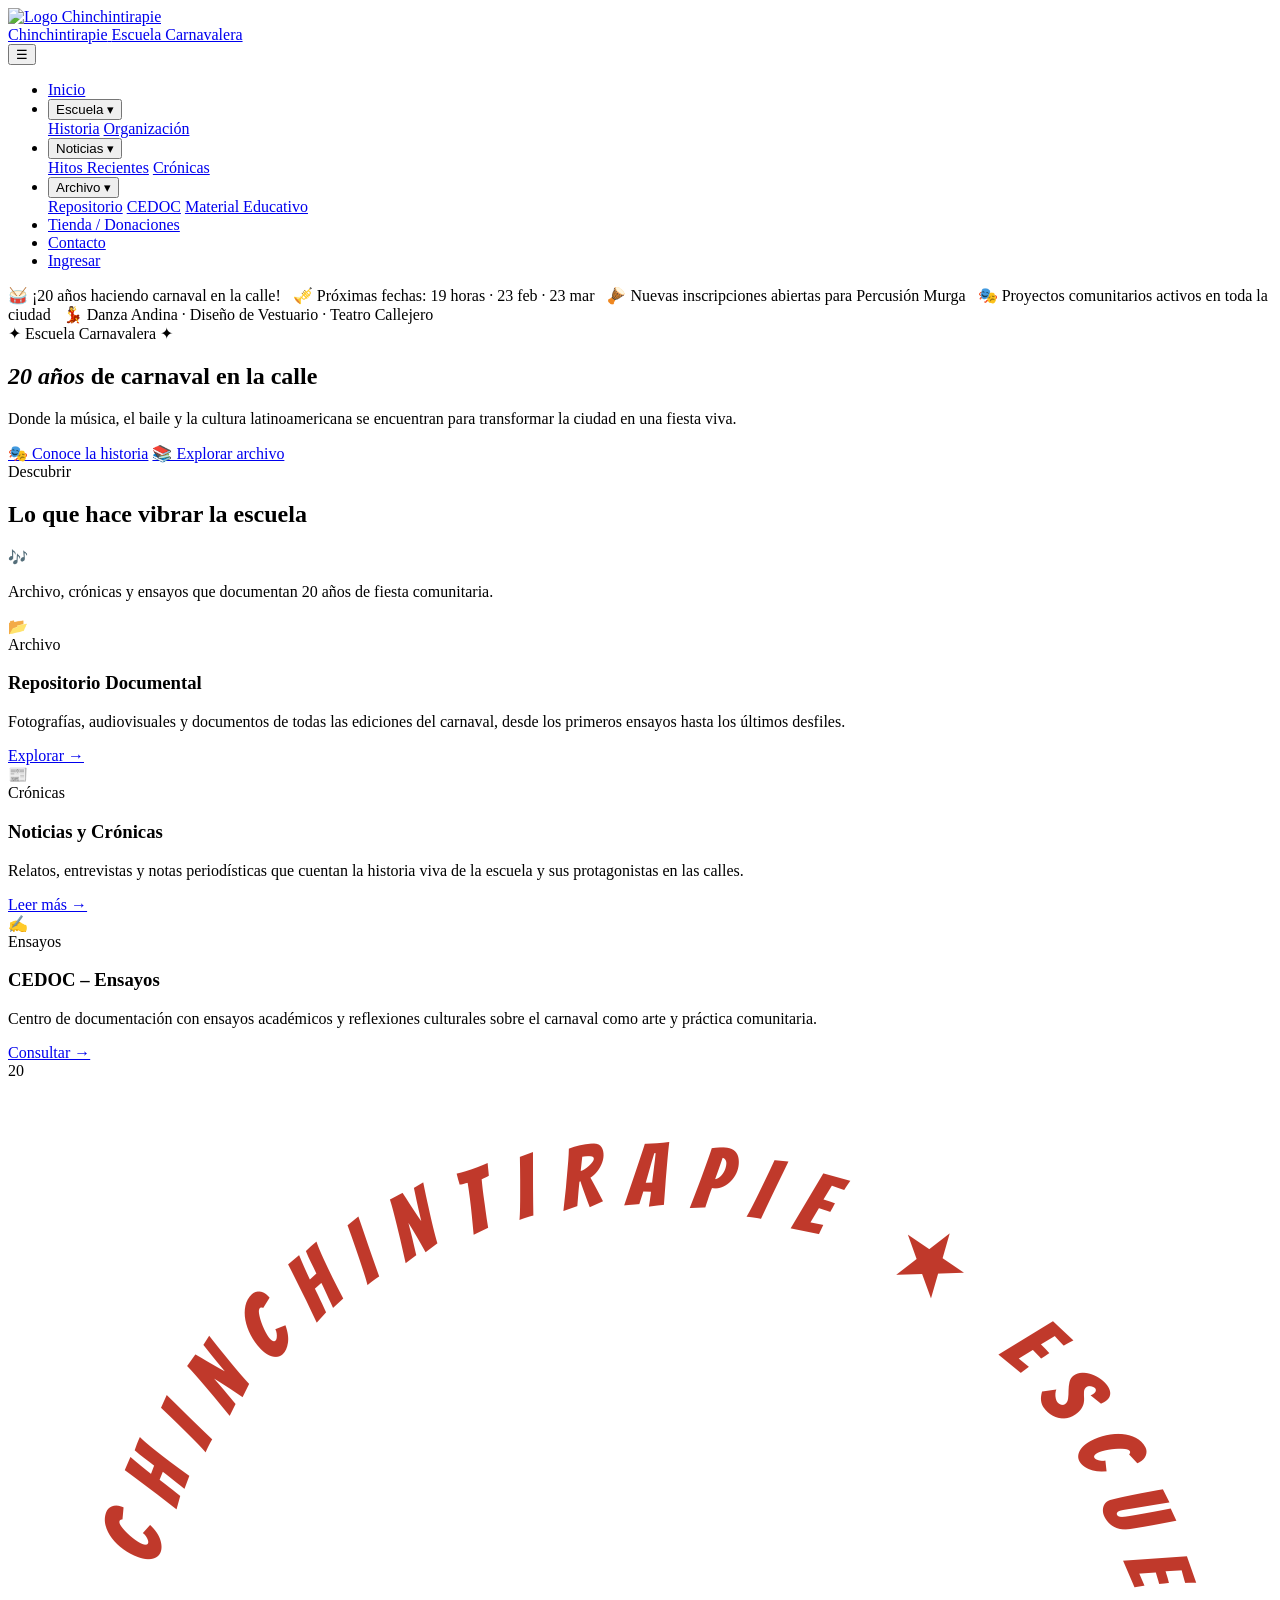
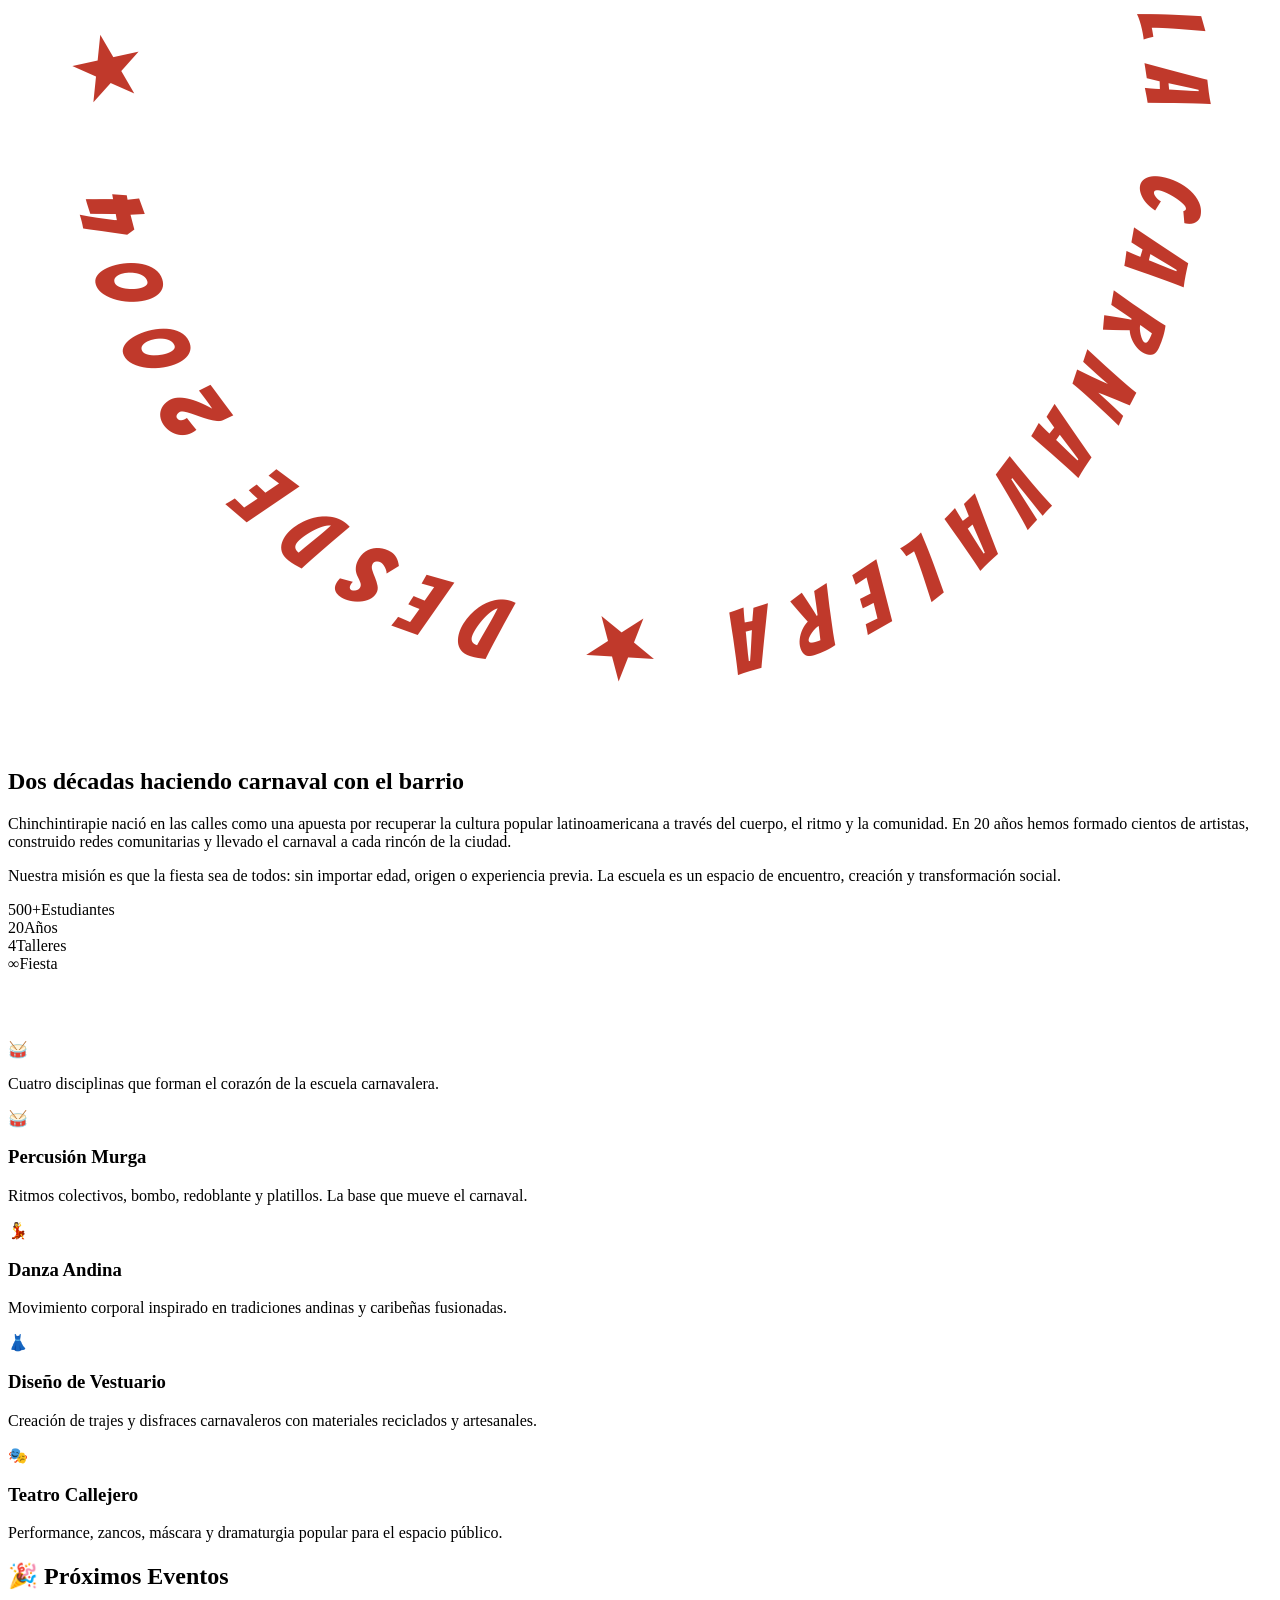
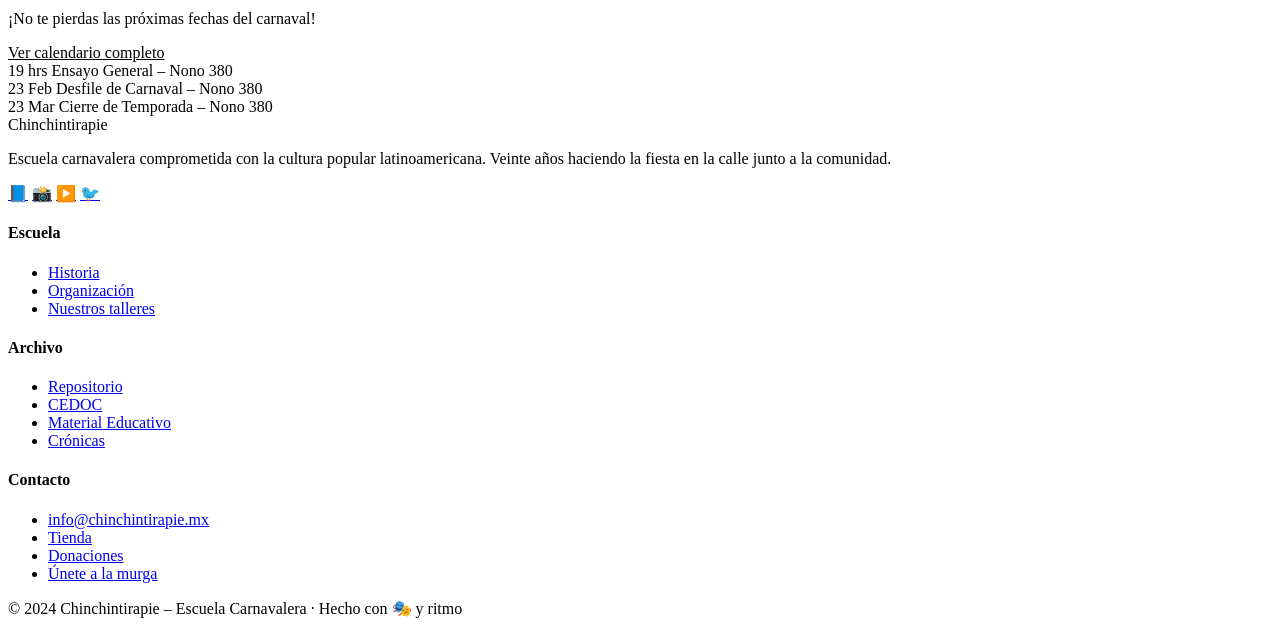
==== commit 1a8dd38c: "fix: logo pestaña todos y contacto.html" ====
--- a/index.html
+++ b/index.html
@@ -1,260 +1,283 @@
-<!DOCTYPE html>
-<html lang="es">
-<head>
-    <meta charset="UTF-8">
-    <meta name="viewport" content="width=device-width, initial-scale=1.0">
-    <title>Chinchintirapie – Escuela Carnavalera</title>
-    <link href="https://fonts.googleapis.com/css2?family=Boogaloo&family=Pacifico&family=Nunito:wght@400;600;700;800&family=Bangers&display=swap" rel="stylesheet">
-    <link rel="stylesheet" href="styles.css">
-</head>
-<body>
-
-<!-- NAVBAR -->
-<nav class="navbar">
-    <a href="logo%20chinchitirapie%20.png" class="logo-wrap">
-        <div class="logo-img">
-            <img src="./img/logo%20chinchitirapie%20.png" alt="Logo Chinchintirapie"></div>
-        <div class="logo-text">
-            <span>Chinchintirapie</span>
-            <span>Escuela Carnavalera</span>
-        </div>
-    </a>
-
-    <button class="hamburger" id="hamburger" aria-label="Menú">☰</button>
-
-    <ul class="nav-links" id="navLinks">
-        <li><a href="#inicio">Inicio</a></li>
-
-        <li class="has-dropdown" id="dd-escuela">
-            <button>Escuela <span class="caret">▾</span></button>
-            <div class="dropdown">
-                <a href="#historia">Historia</a>
-                <a href="#organizacion">Organización</a>
-            </div>
-        </li>
-
-        <li class="has-dropdown" id="dd-noticias">
-            <button>Noticias <span class="caret">▾</span></button>
-            <div class="dropdown">
-                <a href="#hitos">Hitos Recientes</a>
-                <a href="#cronicas">Crónicas</a>
-            </div>
-        </li>
-
-        <li class="has-dropdown" id="dd-archivo">
-            <button>Archivo <span class="caret">▾</span></button>
-            <div class="dropdown">
-                <a href="#repositorio">Repositorio</a>
-                <a href="#cedoc">CEDOC</a>
-            </div>
-        </li>
-
-        <li><a href="#tienda" class="nav-cta">Tienda&nbsp;/&nbsp;Donaciones</a></li>
-        <li><a href="#contacto">Contacto</a></li>
-    </ul>
-</nav>
-
-<!-- TICKER -->
-<div class="ticker">
-  <span class="ticker-inner">
-    🥁 ¡20 años haciendo carnaval en la calle! &nbsp;&nbsp;🎺 Próximas fechas: 19 horas · 23 feb · 23 mar &nbsp;&nbsp;🪘 Nuevas inscripciones abiertas para Percusión Murga &nbsp;&nbsp;🎭 Proyectos comunitarios activos en toda la ciudad &nbsp;&nbsp;💃 Danza Andina · Diseño de Vestuario · Teatro Callejero &nbsp;&nbsp;
-  </span>
-</div>
-
-<!-- HERO -->
-<section class="hero" id="inicio">
-    <div class="hero-bg"></div>
-    <div class="float-shape"></div>
-    <div class="float-shape"></div>
-    <div class="float-shape"></div>
-
-    <div class="hero-content">
-        <div class="hero-badge">✦ Escuela Carnavalera ✦</div>
-        <h1 class="hero-title"><em>20 años</em> de carnaval en la calle</h1>
-        <p class="hero-sub">Donde la música, el baile y la cultura latinoamericana se encuentran para transformar la ciudad en una fiesta viva.</p>
-        <div class="hero-btns">
-            <a href="#historia" class="btn btn-primary">🎭 Conoce la historia</a>
-            <a href="#repositorio" class="btn btn-secondary">📚 Explorar archivo</a>
-        </div>
-    </div>
-    <div class="scroll-hint">Descubrir</div>
-</section>
-
-<!-- CARDS -->
-<section class="cards-section" id="hitos">
-    <div class="section-header reveal">
-        <h2>Lo que hace <span>vibrar</span> la escuela</h2>
-        <div class="deco-line"><span>🎶</span></div>
-        <p>Archivo, crónicas y ensayos que documentan 20 años de fiesta comunitaria.</p>
-    </div>
-    <div class="cards-grid">
-        <div class="card reveal">
-            <div class="card-img card-img-1">
-                <div class="card-img-inner">📂</div>
-                <span class="card-tag">Archivo</span>
-            </div>
-            <div class="card-body">
-                <h3>Repositorio Documental</h3>
-                <p>Fotografías, audiovisuales y documentos de todas las ediciones del carnaval, desde los primeros ensayos hasta los últimos desfiles.</p>
-                <a href="noticias.html" class="card-link">Explorar →</a>
-            </div>
-        </div>
-
-        <div class="card reveal">
-            <div class="card-img card-img-2">
-                <div class="card-img-inner">📰</div>
-                <span class="card-tag">Crónicas</span>
-            </div>
-            <div class="card-body">
-                <h3>Noticias y Crónicas</h3>
-                <p>Relatos, entrevistas y notas periodísticas que cuentan la historia viva de la escuela y sus protagonistas en las calles.</p>
-                <a href="#cronicas" class="card-link">Leer más →</a>
-            </div>
-        </div>
-
-        <div class="card reveal">
-            <div class="card-img card-img-3">
-                <div class="card-img-inner">✍️</div>
-                <span class="card-tag">Ensayos</span>
-            </div>
-            <div class="card-body">
-                <h3>CEDOC – Ensayos</h3>
-                <p>Centro de documentación con ensayos académicos y reflexiones culturales sobre el carnaval como arte y práctica comunitaria.</p>
-                <a href="#cedoc" class="card-link">Consultar →</a>
-            </div>
-        </div>
-    </div>
-</section>
-
-<!-- 20 AÑOS -->
-<section class="años-section" id="historia">
-    <div class="años-inner">
-        <div class="años-visual reveal">
-            <div class="años-number">20</div>
-            <div class="años-badge-ring">
-                <svg viewBox="0 0 200 200" xmlns="http://www.w3.org/2000/svg">
-                    <path id="circ" d="M 100,100 m -80,0 a 80,80 0 1,1 160,0 a 80,80 0 1,1 -160,0" fill="none"/>
-                    <text font-family="Bangers,cursive" font-size="14" fill="#C0392B" letter-spacing="4">
-                        <textPath href="#circ">★ CHINCHINTIRAPIE ★ ESCUELA CARNAVALERA ★ DESDE 2004 ★ </textPath>
-                    </text>
-                </svg>
-            </div>
-        </div>
-        <div class="años-text reveal">
-            <h2>Dos décadas haciendo <span>carnaval</span> con el barrio</h2>
-            <p>Chinchintirapie nació en las calles como una apuesta por recuperar la cultura popular latinoamericana a través del cuerpo, el ritmo y la comunidad. En 20 años hemos formado cientos de artistas, construido redes comunitarias y llevado el carnaval a cada rincón de la ciudad.</p>
-            <p>Nuestra misión es que la fiesta sea de todos: sin importar edad, origen o experiencia previa. La escuela es un espacio de encuentro, creación y transformación social.</p>
-            <div class="stats-row">
-                <div class="stat-box"><span class="num">500+</span><span class="label">Estudiantes</span></div>
-                <div class="stat-box"><span class="num">20</span><span class="label">Años</span></div>
-                <div class="stat-box"><span class="num">4</span><span class="label">Talleres</span></div>
-                <div class="stat-box"><span class="num">∞</span><span class="label">Fiesta</span></div>
-            </div>
-        </div>
-    </div>
-</section>
-
-<!-- TALLERES -->
-<section class="talleres-section" id="organizacion">
-    <div class="section-header reveal">
-        <h2 style="color:#fff;">Nuestros <span style="color:var(--amarillo);">Talleres</span></h2>
-        <div class="deco-line"><span>🥁</span></div>
-        <p>Cuatro disciplinas que forman el corazón de la escuela carnavalera.</p>
-    </div>
-    <div class="talleres-grid">
-        <div class="taller-card reveal">
-            <div class="taller-icon">🥁</div>
-            <h3>Percusión Murga</h3>
-            <p>Ritmos colectivos, bombo, redoblante y platillos. La base que mueve el carnaval.</p>
-        </div>
-        <div class="taller-card reveal">
-            <div class="taller-icon">💃</div>
-            <h3>Danza Andina</h3>
-            <p>Movimiento corporal inspirado en tradiciones andinas y caribeñas fusionadas.</p>
-        </div>
-        <div class="taller-card reveal">
-            <div class="taller-icon">👗</div>
-            <h3>Diseño de Vestuario</h3>
-            <p>Creación de trajes y disfraces carnavaleros con materiales reciclados y artesanales.</p>
-        </div>
-        <div class="taller-card reveal">
-            <div class="taller-icon">🎭</div>
-            <h3>Teatro Callejero</h3>
-            <p>Performance, zancos, máscara y dramaturgia popular para el espacio público.</p>
-        </div>
-    </div>
-</section>
-
-<!-- EVENTOS -->
-<section class="eventos-section" id="cronicas">
-    <div class="eventos-inner">
-        <div class="eventos-text">
-            <h2>🎉 Próximos Eventos</h2>
-            <p>¡No te pierdas las próximas fechas del carnaval!</p>
-            <a href="#contacto" class="btn btn-primary" style="margin-top:1.2rem; background:#fff; color:var(--rojo);">Ver calendario completo</a>
-        </div>
-        <div class="eventos-list">
-            <div class="evento-item">
-                <span class="evento-fecha">19 hrs</span>
-                <span class="evento-nombre">Ensayo General – Nono 380</span>
-            </div>
-            <div class="evento-item">
-                <span class="evento-fecha">23 Feb</span>
-                <span class="evento-nombre">Desfile de Carnaval – Nono 380</span>
-            </div>
-            <div class="evento-item">
-                <span class="evento-fecha">23 Mar</span>
-                <span class="evento-nombre">Cierre de Temporada – Nono 380</span>
-            </div>
-        </div>
-    </div>
-</section>
-
-<!-- FOOTER -->
-<footer id="contacto">
-    <div class="footer-grid">
-        <div class="footer-brand">
-            <span class="brand-name">Chinchintirapie</span>
-            <p>Escuela carnavalera comprometida con la cultura popular latinoamericana. Veinte años haciendo la fiesta en la calle junto a la comunidad.</p>
-            <div class="social-row">
-                <a class="social-btn" href="#">📘</a>
-                <a class="social-btn" href="#">📸</a>
-                <a class="social-btn" href="#">▶️</a>
-                <a class="social-btn" href="#">🐦</a>
-            </div>
-        </div>
-        <div class="footer-col" id="repositorio">
-            <h4>Escuela</h4>
-            <ul>
-                <li><a href="#historia">Historia</a></li>
-                <li><a href="#organizacion">Organización</a></li>
-                <li><a href="#organizacion">Nuestros talleres</a></li>
-            </ul>
-        </div>
-        <div class="footer-col" id="cedoc">
-            <h4>Archivo</h4>
-            <ul>
-                <li><a href="#repositorio">Repositorio</a></li>
-                <li><a href="#cedoc">CEDOC</a></li>
-                <li><a href="#cronicas">Crónicas</a></li>
-                <li><a href="#hitos">Hitos recientes</a></li>
-            </ul>
-        </div>
-        <div class="footer-col" id="tienda">
-            <h4>Contacto</h4>
-            <ul>
-                <li><a href="mailto:info@chinchintirapie.mx">info@chinchintirapie.mx</a></li>
-                <li><a href="#">Tienda</a></li>
-                <li><a href="#">Donaciones</a></li>
-                <li><a href="#">Únete a la murga</a></li>
-            </ul>
-        </div>
-    </div>
-    <div class="footer-bottom">
-        <p>© 2024 Chinchintirapie – Escuela Carnavalera · Hecho con 🎭 y ritmo</p>
-    </div>
-</footer>
-
-<script src="main.js"></script>
-</body>
+<!DOCTYPE html>
+<html lang="es">
+
+<head>
+  <meta charset="UTF-8">
+  <meta name="viewport" content="width=device-width, initial-scale=1.0">
+  <title>Chinchintirapie – Escuela Carnavalera</title>
+  <link rel="icon" href="asset/img/logo-chinchitirapie.png" type="image/png">
+  <link
+    href="https://fonts.googleapis.com/css2?family=Boogaloo&family=Pacifico&family=Nunito:wght@400;600;700;800&family=Bangers&display=swap"
+    rel="stylesheet">
+  <link rel="stylesheet" href="asset/css/styles.css">
+</head>
+
+<body>
+
+  <!-- NAVBAR -->
+  <nav class="navbar">
+    <a href="index.html" class="logo-wrap">
+      <div class="logo-img">
+        <img src="asset/img/logo-chinchitirapie.png" alt="Logo Chinchintirapie">
+      </div>
+      <div class="logo-text">
+        <span>Chinchintirapie</span>
+        <span>Escuela Carnavalera</span>
+      </div>
+    </a>
+
+    <button class="hamburger" id="hamburger" aria-label="Menú">☰</button>
+
+    <ul class="nav-links" id="navLinks">
+      <li><a href="index.html">Inicio</a></li>
+
+      <li class="has-dropdown" id="dd-escuela">
+        <button>Escuela <span class="caret">▾</span></button>
+        <div class="dropdown">
+          <a href="#historia">Historia</a>
+          <a href="components/organizacion.html">Organización</a>
+        </div>
+      </li>
+
+      <li class="has-dropdown" id="dd-noticias">
+        <button>Noticias <span class="caret">▾</span></button>
+        <div class="dropdown">
+          <a href="#hitos">Hitos Recientes</a>
+          <a href="#cronicas">Crónicas</a>
+        </div>
+      </li>
+
+      <li class="has-dropdown" id="dd-archivo">
+        <button>Archivo <span class="caret">▾</span></button>
+        <div class="dropdown">
+          <a href="components/repositorio.html">Repositorio</a>
+          <a href="components/cedoc.html">CEDOC</a>
+          <a href="components/material-educativo.html">Material Educativo</a>
+        </div>
+      </li>
+
+      <li><a href="components/tienda.html" class="nav-cta">Tienda&nbsp;/&nbsp;Donaciones</a></li>
+      <li><a href="components/contacto.html">Contacto</a></li>
+
+      <!-- ↓ Reemplaza el botón modal por link directo a login.html -->
+      <li><a href="components/login.html" class="nav-login-btn">Ingresar</a></li>
+    </ul>
+  </nav>
+
+  <!-- TICKER -->
+  <div class="ticker">
+    <span class="ticker-inner">
+      🥁 ¡20 años haciendo carnaval en la calle! &nbsp;&nbsp;🎺 Próximas fechas: 19 horas · 23 feb · 23 mar
+      &nbsp;&nbsp;🪘 Nuevas inscripciones abiertas para Percusión Murga &nbsp;&nbsp;🎭 Proyectos comunitarios activos en
+      toda la ciudad &nbsp;&nbsp;💃 Danza Andina · Diseño de Vestuario · Teatro Callejero &nbsp;&nbsp;
+    </span>
+  </div>
+
+  <!-- HERO -->
+  <section class="hero" id="inicio">
+    <div class="hero-bg"></div>
+    <div class="float-shape"></div>
+    <div class="float-shape"></div>
+    <div class="float-shape"></div>
+
+    <div class="hero-content">
+      <div class="hero-badge">✦ Escuela Carnavalera ✦</div>
+      <h1 class="hero-title"><em>20 años</em> de carnaval en la calle</h1>
+      <p class="hero-sub">Donde la música, el baile y la cultura latinoamericana se encuentran para transformar la
+        ciudad en una fiesta viva.</p>
+      <div class="hero-btns">
+        <a href="#historia" class="btn btn-primary">🎭 Conoce la historia</a>
+        <a href="#repositorio" class="btn btn-secondary">📚 Explorar archivo</a>
+      </div>
+    </div>
+    <div class="scroll-hint">Descubrir</div>
+  </section>
+
+  <!-- CARDS -->
+  <section class="cards-section" id="hitos">
+    <div class="section-header reveal">
+      <h2>Lo que hace <span>vibrar</span> la escuela</h2>
+      <div class="deco-line"><span>🎶</span></div>
+      <p>Archivo, crónicas y ensayos que documentan 20 años de fiesta comunitaria.</p>
+    </div>
+    <div class="cards-grid">
+      <div class="card reveal">
+        <div class="card-img card-img-1">
+          <div class="card-img-inner">📂</div>
+          <span class="card-tag">Archivo</span>
+        </div>
+        <div class="card-body">
+          <h3>Repositorio Documental</h3>
+          <p>Fotografías, audiovisuales y documentos de todas las ediciones del carnaval, desde los primeros ensayos
+            hasta los últimos desfiles.</p>
+          <a href="#repositorio" class="card-link">Explorar →</a>
+        </div>
+      </div>
+
+      <div class="card reveal">
+        <div class="card-img card-img-2">
+          <div class="card-img-inner">📰</div>
+          <span class="card-tag">Crónicas</span>
+        </div>
+        <div class="card-body">
+          <h3>Noticias y Crónicas</h3>
+          <p>Relatos, entrevistas y notas periodísticas que cuentan la historia viva de la escuela y sus protagonistas
+            en las calles.</p>
+          <a href="#cronicas" class="card-link">Leer más →</a>
+        </div>
+      </div>
+
+      <div class="card reveal">
+        <div class="card-img card-img-3">
+          <div class="card-img-inner">✍️</div>
+          <span class="card-tag">Ensayos</span>
+        </div>
+        <div class="card-body">
+          <h3>CEDOC – Ensayos</h3>
+          <p>Centro de documentación con ensayos académicos y reflexiones culturales sobre el carnaval como arte y
+            práctica comunitaria.</p>
+          <a href="#cedoc" class="card-link">Consultar →</a>
+        </div>
+      </div>
+    </div>
+  </section>
+
+  <!-- 20 AÑOS -->
+  <section class="años-section" id="historia">
+    <div class="años-inner">
+      <div class="años-visual reveal">
+        <div class="años-number">20</div>
+        <div class="años-badge-ring">
+          <svg viewBox="0 0 200 200" xmlns="http://www.w3.org/2000/svg">
+            <path id="circ" d="M 100,100 m -80,0 a 80,80 0 1,1 160,0 a 80,80 0 1,1 -160,0" fill="none" />
+            <text font-family="Bangers,cursive" font-size="14" fill="#C0392B" letter-spacing="4">
+              <textPath href="#circ">★ CHINCHINTIRAPIE ★ ESCUELA CARNAVALERA ★ DESDE 2004 ★ </textPath>
+            </text>
+          </svg>
+        </div>
+      </div>
+      <div class="años-text reveal">
+        <h2>Dos décadas haciendo <span>carnaval</span> con el barrio</h2>
+        <p>Chinchintirapie nació en las calles como una apuesta por recuperar la cultura popular latinoamericana a
+          través del cuerpo, el ritmo y la comunidad. En 20 años hemos formado cientos de artistas, construido redes
+          comunitarias y llevado el carnaval a cada rincón de la ciudad.</p>
+        <p>Nuestra misión es que la fiesta sea de todos: sin importar edad, origen o experiencia previa. La escuela es
+          un espacio de encuentro, creación y transformación social.</p>
+        <div class="stats-row">
+          <div class="stat-box"><span class="num">500+</span><span class="label">Estudiantes</span></div>
+          <div class="stat-box"><span class="num">20</span><span class="label">Años</span></div>
+          <div class="stat-box"><span class="num">4</span><span class="label">Talleres</span></div>
+          <div class="stat-box"><span class="num">∞</span><span class="label">Fiesta</span></div>
+        </div>
+      </div>
+    </div>
+  </section>
+
+  <!-- TALLERES -->
+  <section class="talleres-section" id="organizacion">
+    <div class="section-header reveal">
+      <h2 style="color:#fff;">Nuestros <span style="color:var(--amarillo);">Talleres</span></h2>
+      <div class="deco-line"><span>🥁</span></div>
+      <p>Cuatro disciplinas que forman el corazón de la escuela carnavalera.</p>
+    </div>
+    <div class="talleres-grid">
+      <div class="taller-card reveal">
+        <div class="taller-icon">🥁</div>
+        <h3>Percusión Murga</h3>
+        <p>Ritmos colectivos, bombo, redoblante y platillos. La base que mueve el carnaval.</p>
+      </div>
+      <div class="taller-card reveal">
+        <div class="taller-icon">💃</div>
+        <h3>Danza Andina</h3>
+        <p>Movimiento corporal inspirado en tradiciones andinas y caribeñas fusionadas.</p>
+      </div>
+      <div class="taller-card reveal">
+        <div class="taller-icon">👗</div>
+        <h3>Diseño de Vestuario</h3>
+        <p>Creación de trajes y disfraces carnavaleros con materiales reciclados y artesanales.</p>
+      </div>
+      <div class="taller-card reveal">
+        <div class="taller-icon">🎭</div>
+        <h3>Teatro Callejero</h3>
+        <p>Performance, zancos, máscara y dramaturgia popular para el espacio público.</p>
+      </div>
+    </div>
+  </section>
+
+  <!-- EVENTOS -->
+  <section class="eventos-section" id="cronicas">
+    <div class="eventos-inner">
+      <div class="eventos-text">
+        <h2>🎉 Próximos Eventos</h2>
+        <p>¡No te pierdas las próximas fechas del carnaval!</p>
+        <a href="#contacto" class="btn btn-primary" style="margin-top:1.2rem; background:#fff; color:var(--rojo);">Ver
+          calendario completo</a>
+      </div>
+      <div class="eventos-list">
+        <div class="evento-item">
+          <span class="evento-fecha">19 hrs</span>
+          <span class="evento-nombre">Ensayo General – Nono 380</span>
+        </div>
+        <div class="evento-item">
+          <span class="evento-fecha">23 Feb</span>
+          <span class="evento-nombre">Desfile de Carnaval – Nono 380</span>
+        </div>
+        <div class="evento-item">
+          <span class="evento-fecha">23 Mar</span>
+          <span class="evento-nombre">Cierre de Temporada – Nono 380</span>
+        </div>
+      </div>
+    </div>
+  </section>
+
+  <!-- FOOTER -->
+  <footer id="contacto">
+    <div class="footer-grid">
+      <div class="footer-brand">
+        <span class="brand-name">Chinchintirapie</span>
+        <p>Escuela carnavalera comprometida con la cultura popular latinoamericana. Veinte años haciendo la fiesta en la
+          calle junto a la comunidad.</p>
+        <div class="social-row">
+          <a class="social-btn" href="#">📘</a>
+          <a class="social-btn" href="#">📸</a>
+          <a class="social-btn" href="#">▶️</a>
+          <a class="social-btn" href="#">🐦</a>
+        </div>
+      </div>
+      <div class="footer-col">
+        <h4>Escuela</h4>
+        <ul>
+          <li><a href="#historia">Historia</a></li>
+          <li><a href="organizacion.html">Organización</a></li>
+          <li><a href="#organizacion">Nuestros talleres</a></li>
+        </ul>
+      </div>
+      <div class="footer-col">
+        <h4>Archivo</h4>
+        <ul>
+          <li><a href="repositorio.html">Repositorio</a></li>
+          <li><a href="cedoc.html">CEDOC</a></li>
+          <li><a href="material-educativo.html">Material Educativo</a></li>
+          <li><a href="#cronicas">Crónicas</a></li>
+        </ul>
+      </div>
+      <div class="footer-col" id="tienda">
+        <h4>Contacto</h4>
+        <ul>
+          <li><a href="mailto:info@chinchintirapie.mx">info@chinchintirapie.mx</a></li>
+          <li><a href="#">Tienda</a></li>
+          <li><a href="#">Donaciones</a></li>
+          <li><a href="#">Únete a la murga</a></li>
+        </ul>
+      </div>
+    </div>
+    <div class="footer-bottom">
+      <p>© 2024 Chinchintirapie – Escuela Carnavalera · Hecho con 🎭 y ritmo</p>
+    </div>
+  </footer>
+
+  <script src="asset/js/main.js"></script>
+
+</body>
+
 </html>
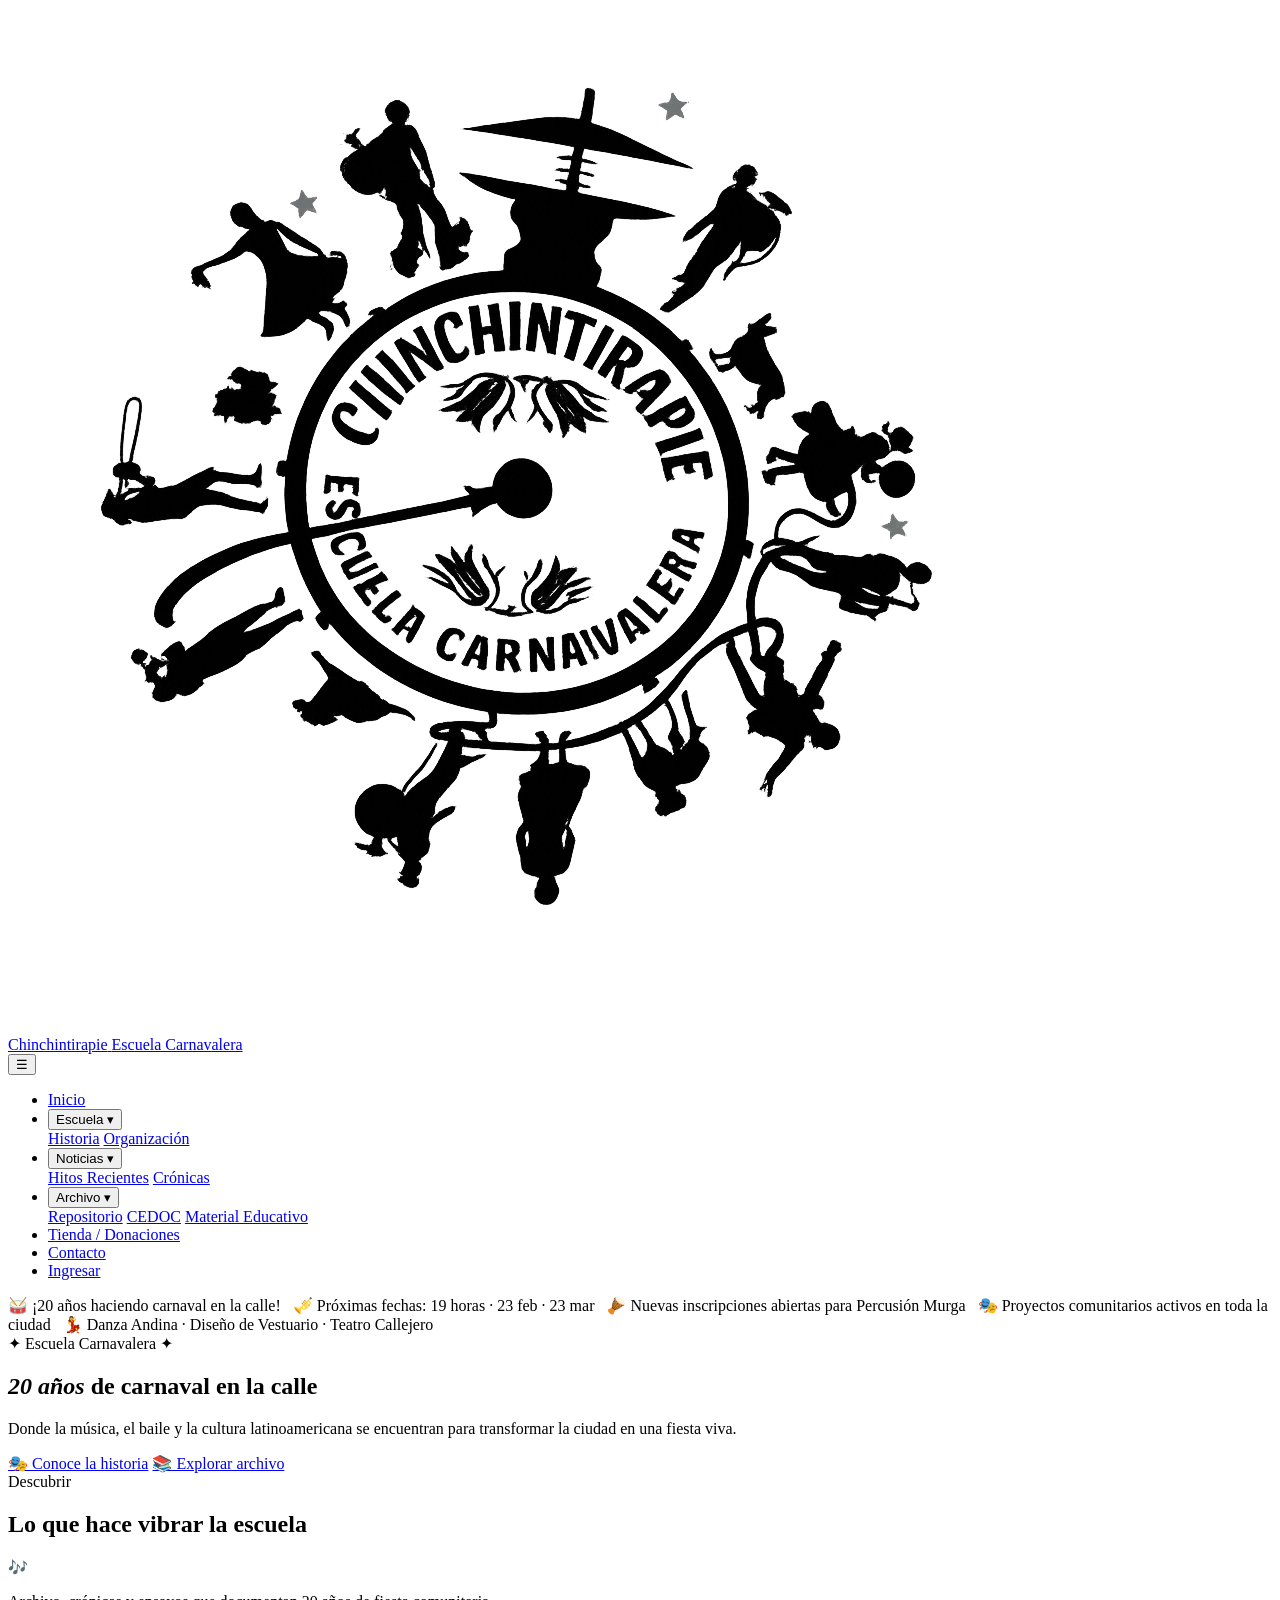
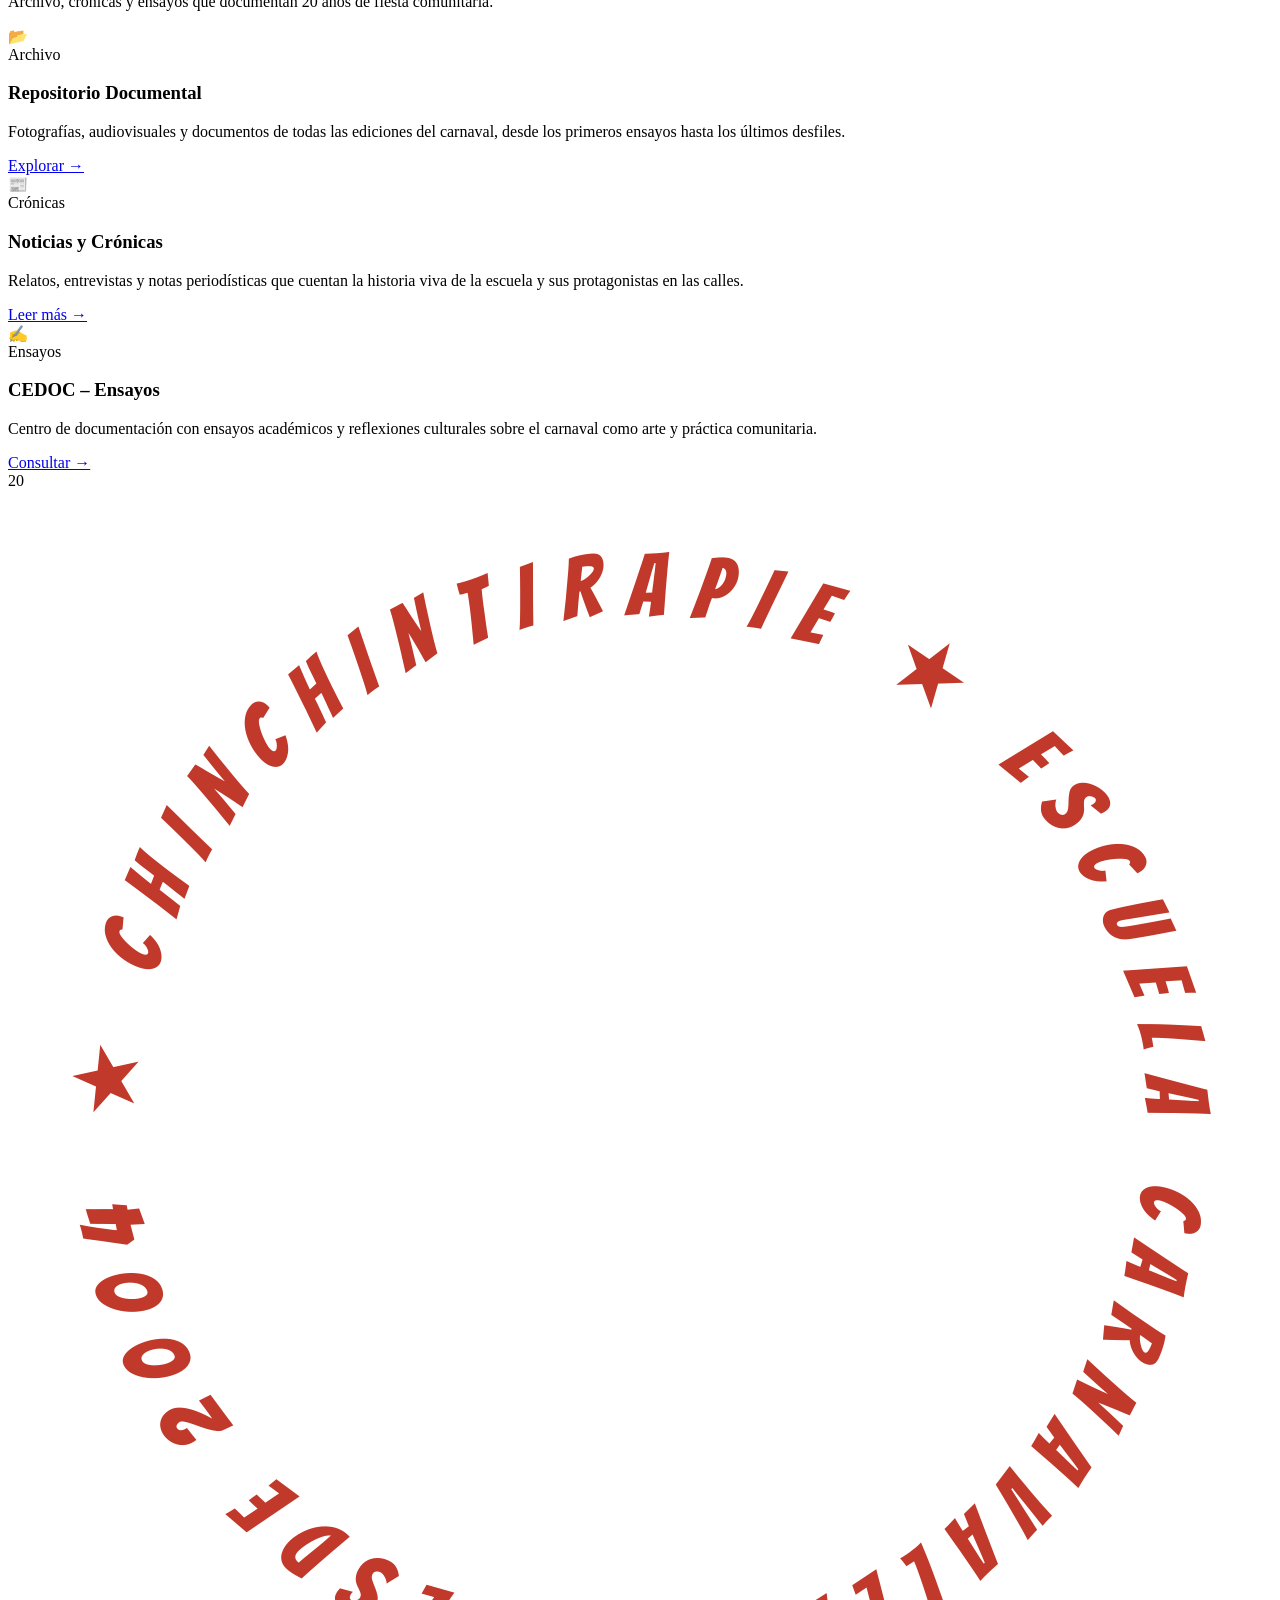
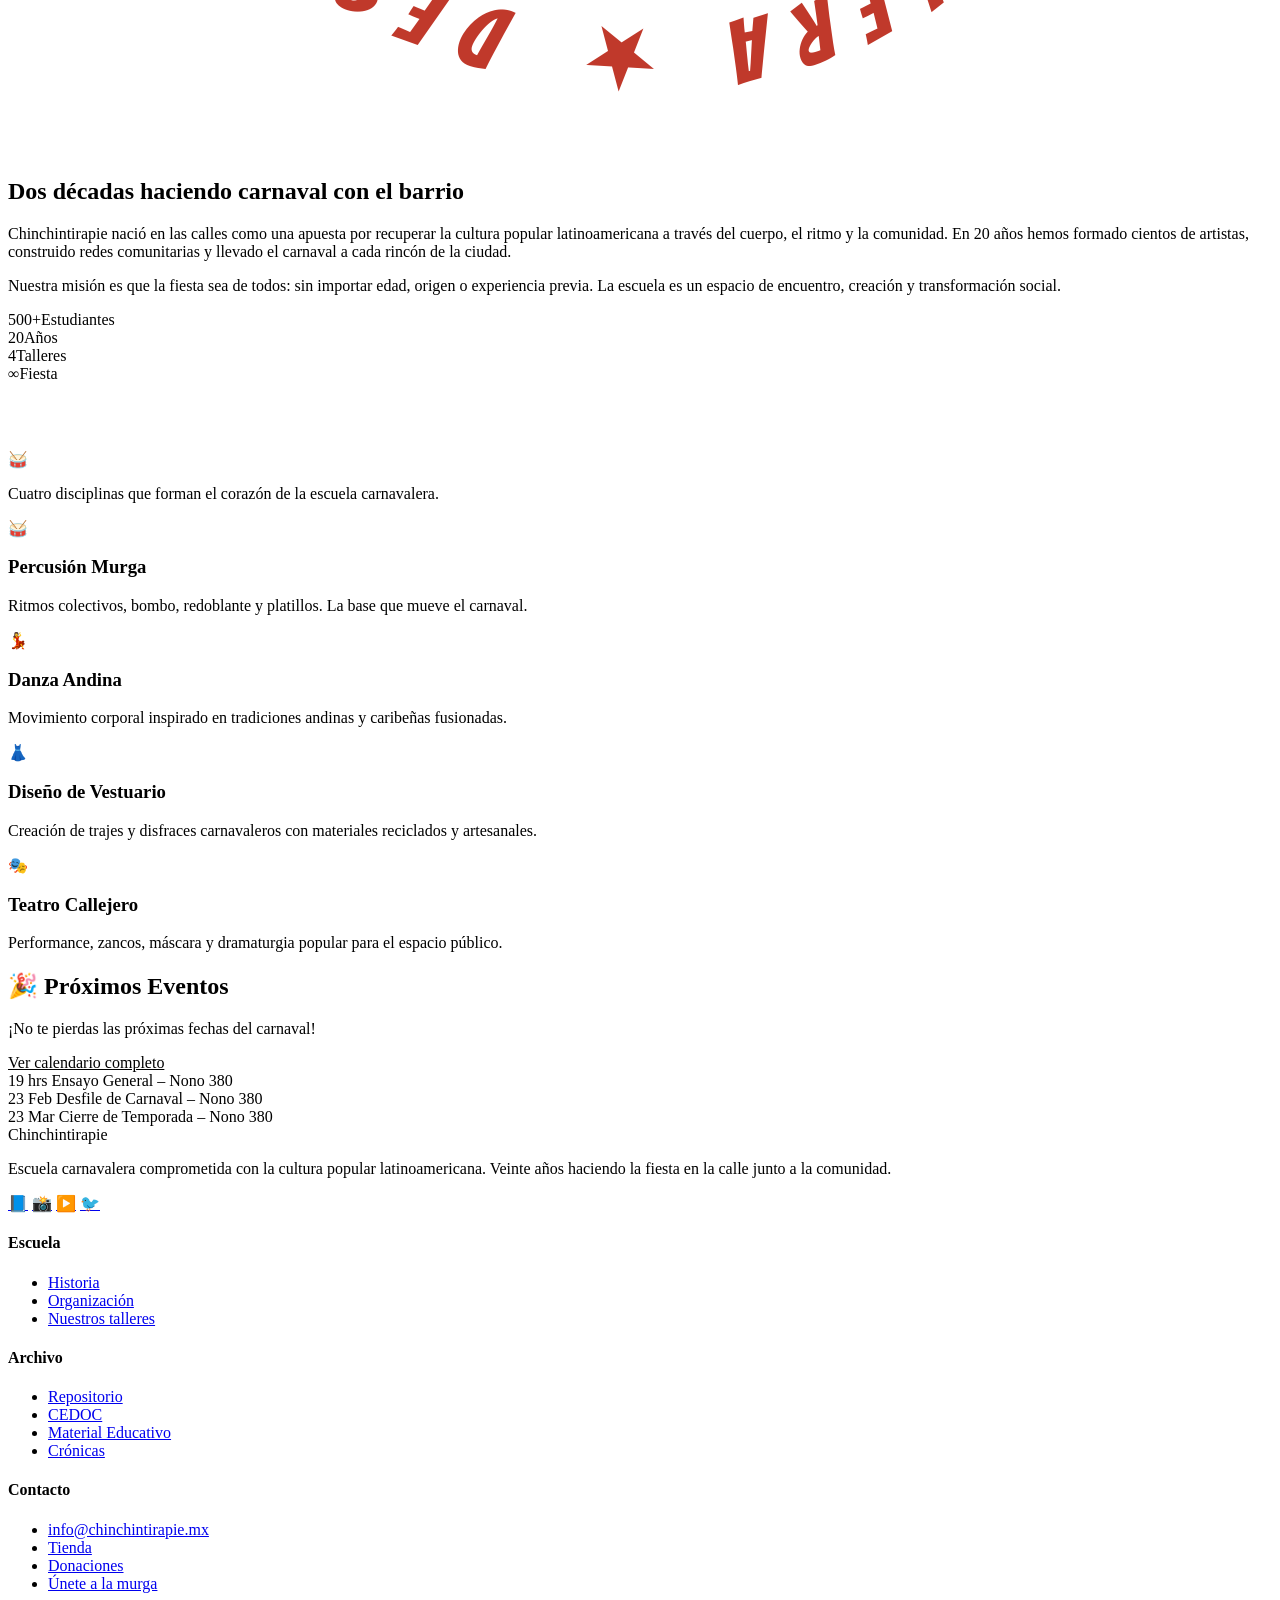
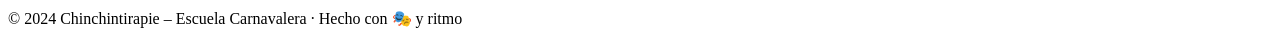
==== commit 0062ae11: "Merge branch 'main' into test" ====
--- a/index.html
+++ b/index.html
@@ -5,7 +5,7 @@
   <meta charset="UTF-8">
   <meta name="viewport" content="width=device-width, initial-scale=1.0">
   <title>Chinchintirapie – Escuela Carnavalera</title>
-  <link rel="icon" href="asset/img/logo-chinchitirapie.png" type="image/png">
+  <link rel="icon" href="asset/img/logo-chinchitirapie.webp" type="image/webp">
   <link
     href="https://fonts.googleapis.com/css2?family=Boogaloo&family=Pacifico&family=Nunito:wght@400;600;700;800&family=Bangers&display=swap"
     rel="stylesheet">
@@ -18,36 +18,31 @@
   <nav class="navbar">
     <a href="index.html" class="logo-wrap">
       <div class="logo-img">
-        <img src="asset/img/logo-chinchitirapie.png" alt="Logo Chinchintirapie">
+        <img src="asset/img/logo-chinchitirapie.webp" alt="Logo Chinchintirapie">
       </div>
       <div class="logo-text">
         <span>Chinchintirapie</span>
         <span>Escuela Carnavalera</span>
       </div>
     </a>
-
     <button class="hamburger" id="hamburger" aria-label="Menú">☰</button>
-
     <ul class="nav-links" id="navLinks">
       <li><a href="index.html">Inicio</a></li>
-
-      <li class="has-dropdown" id="dd-escuela">
+      <li class="has-dropdown">
         <button>Escuela <span class="caret">▾</span></button>
         <div class="dropdown">
-          <a href="#historia">Historia</a>
+          <a href="components/historia.html">Historia</a>
           <a href="components/organizacion.html">Organización</a>
         </div>
       </li>
-
-      <li class="has-dropdown" id="dd-noticias">
+      <li class="has-dropdown">
         <button>Noticias <span class="caret">▾</span></button>
         <div class="dropdown">
-          <a href="#hitos">Hitos Recientes</a>
-          <a href="#cronicas">Crónicas</a>
+          <a href="components/noticias.html">Hitos Recientes</a>
+          <a href="components/cronicas.html">Crónicas</a>
         </div>
       </li>
-
-      <li class="has-dropdown" id="dd-archivo">
+      <li class="has-dropdown">
         <button>Archivo <span class="caret">▾</span></button>
         <div class="dropdown">
           <a href="components/repositorio.html">Repositorio</a>
@@ -55,11 +50,8 @@
           <a href="components/material-educativo.html">Material Educativo</a>
         </div>
       </li>
-
       <li><a href="components/tienda.html" class="nav-cta">Tienda&nbsp;/&nbsp;Donaciones</a></li>
       <li><a href="components/contacto.html">Contacto</a></li>
-
-      <!-- ↓ Reemplaza el botón modal por link directo a login.html -->
       <li><a href="components/login.html" class="nav-login-btn">Ingresar</a></li>
     </ul>
   </nav>
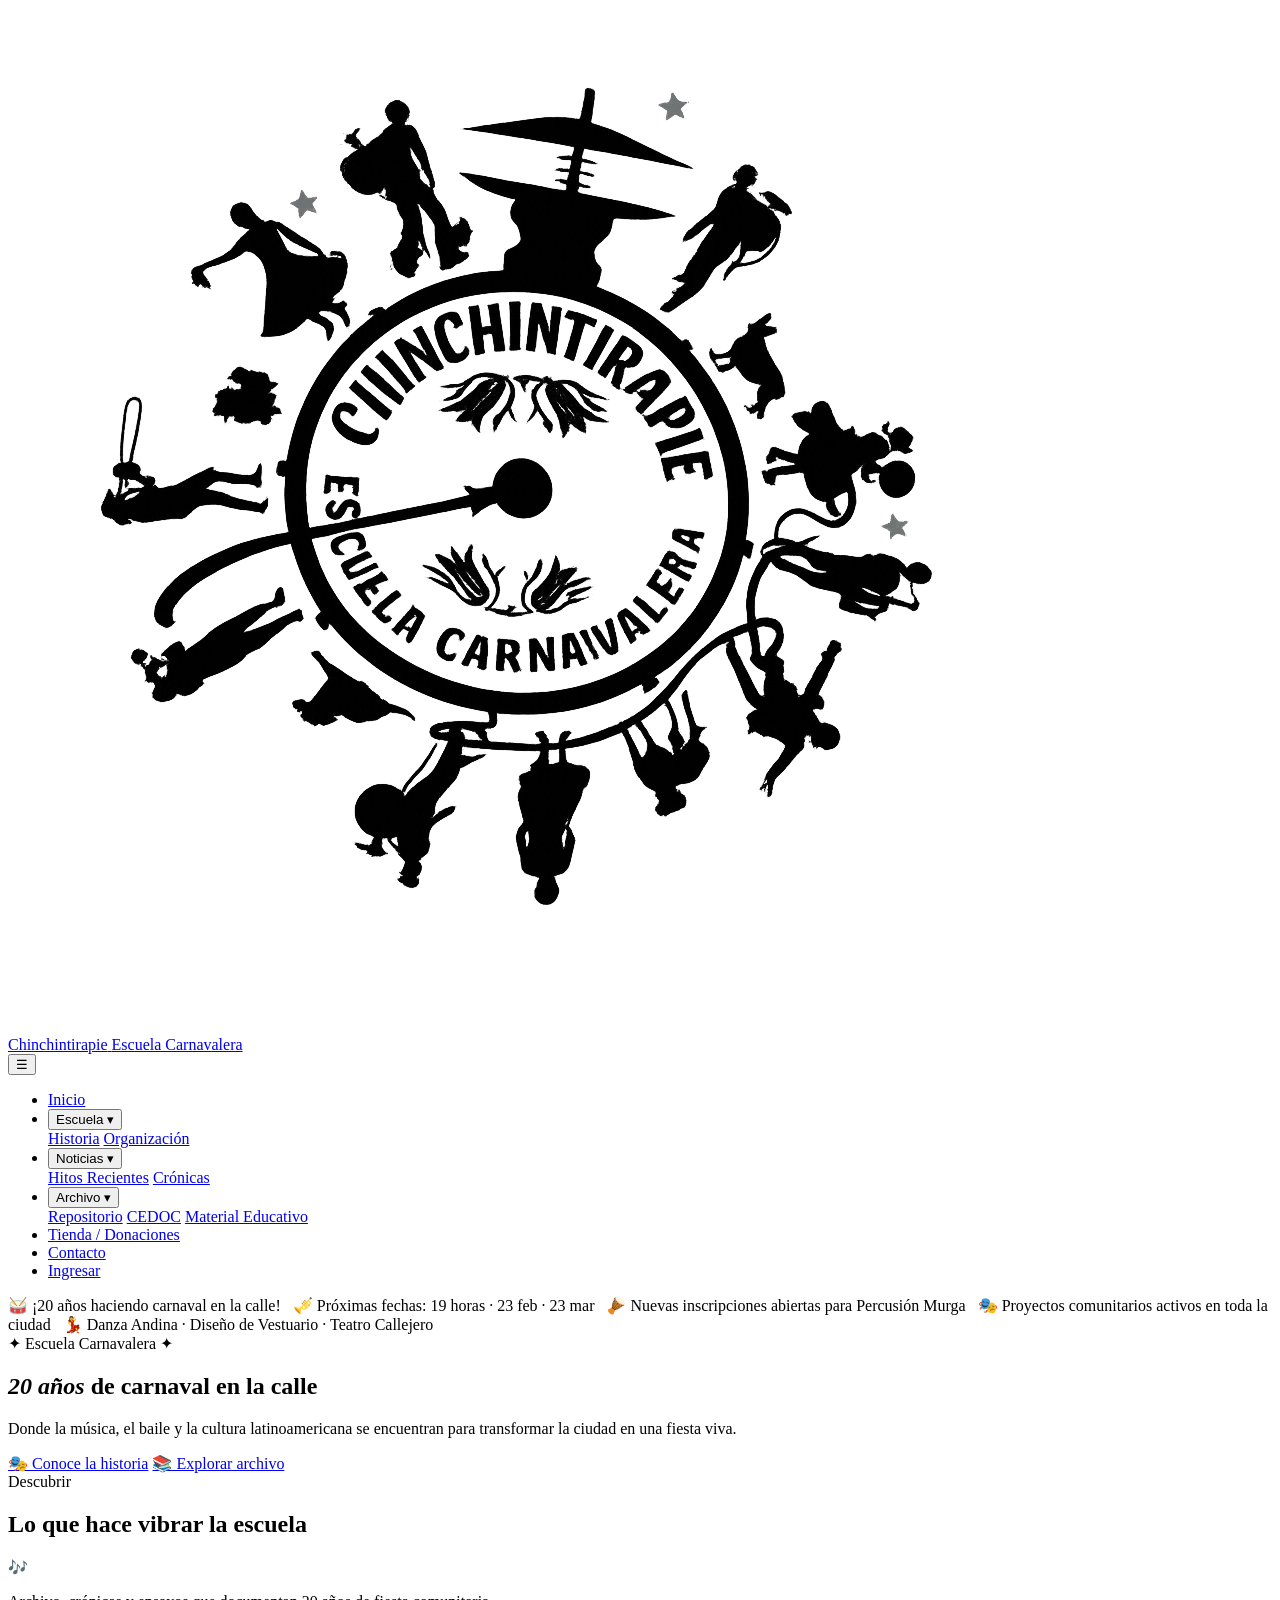
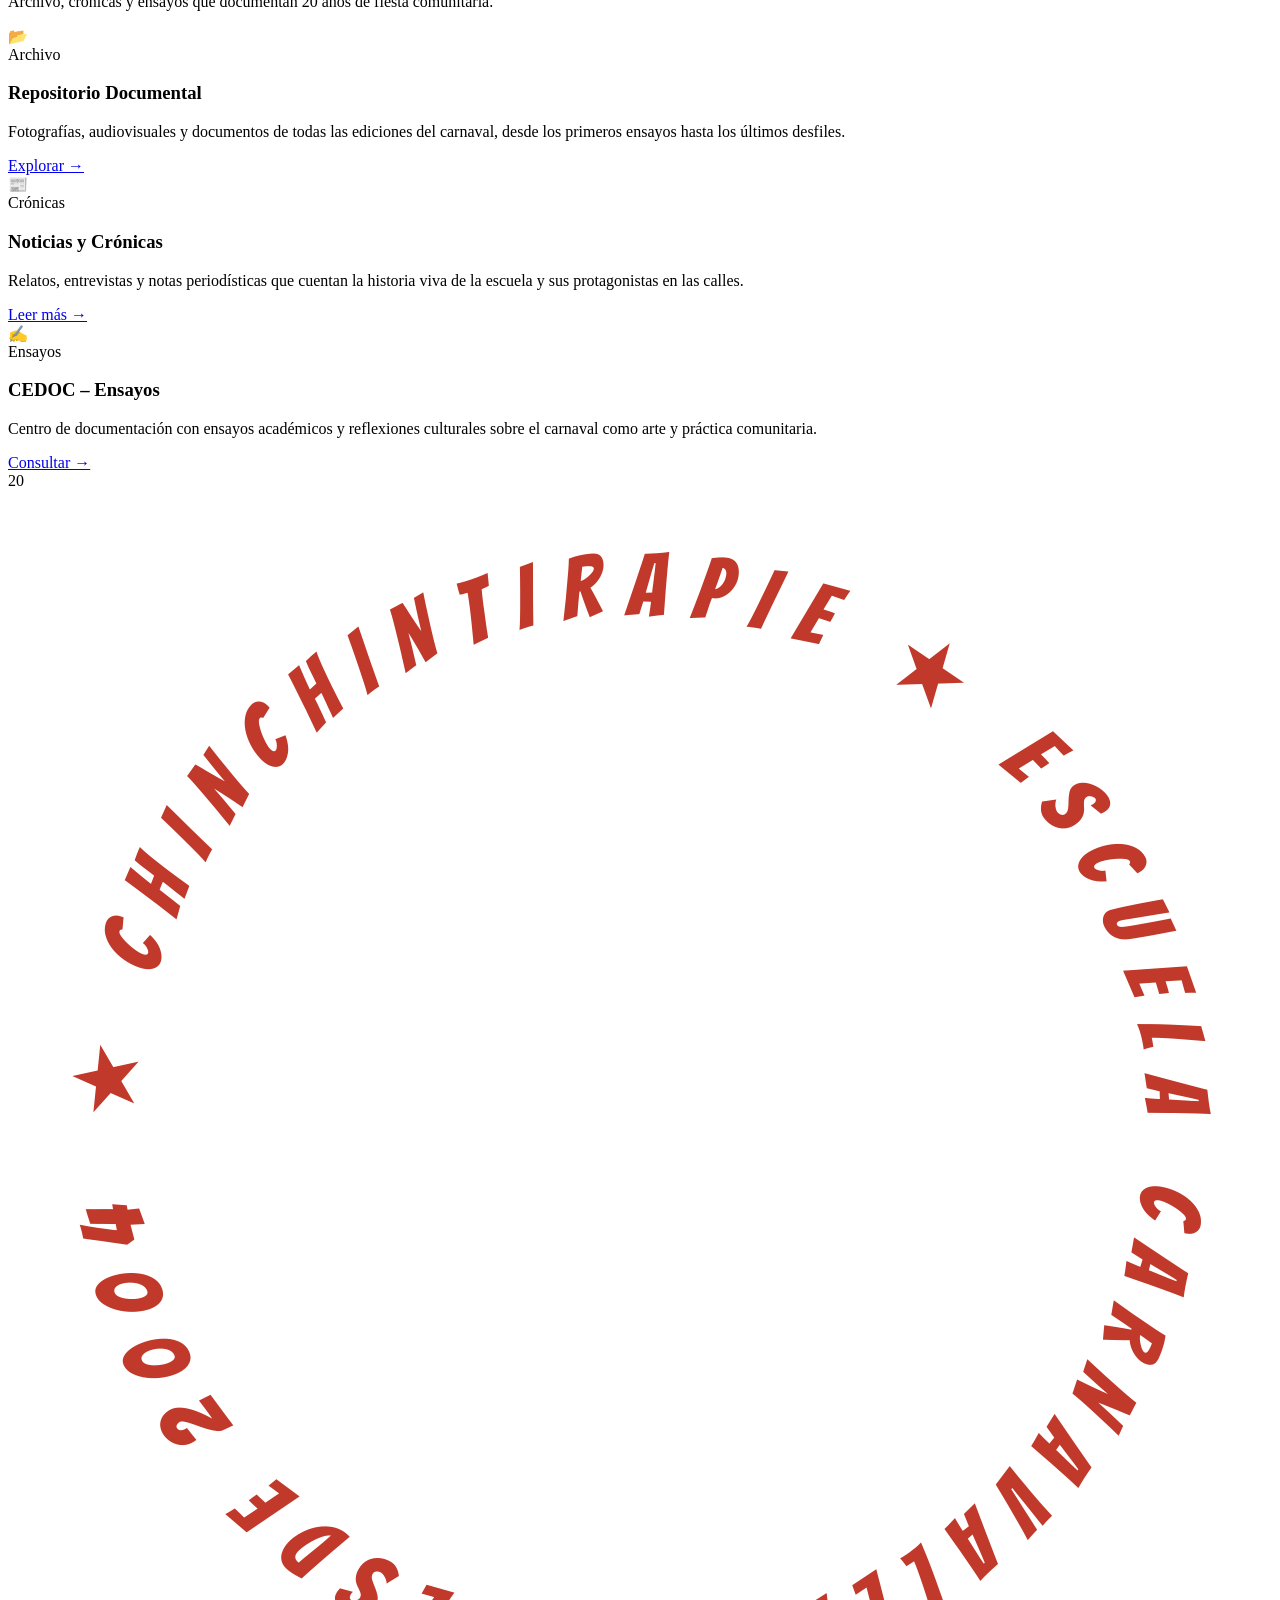
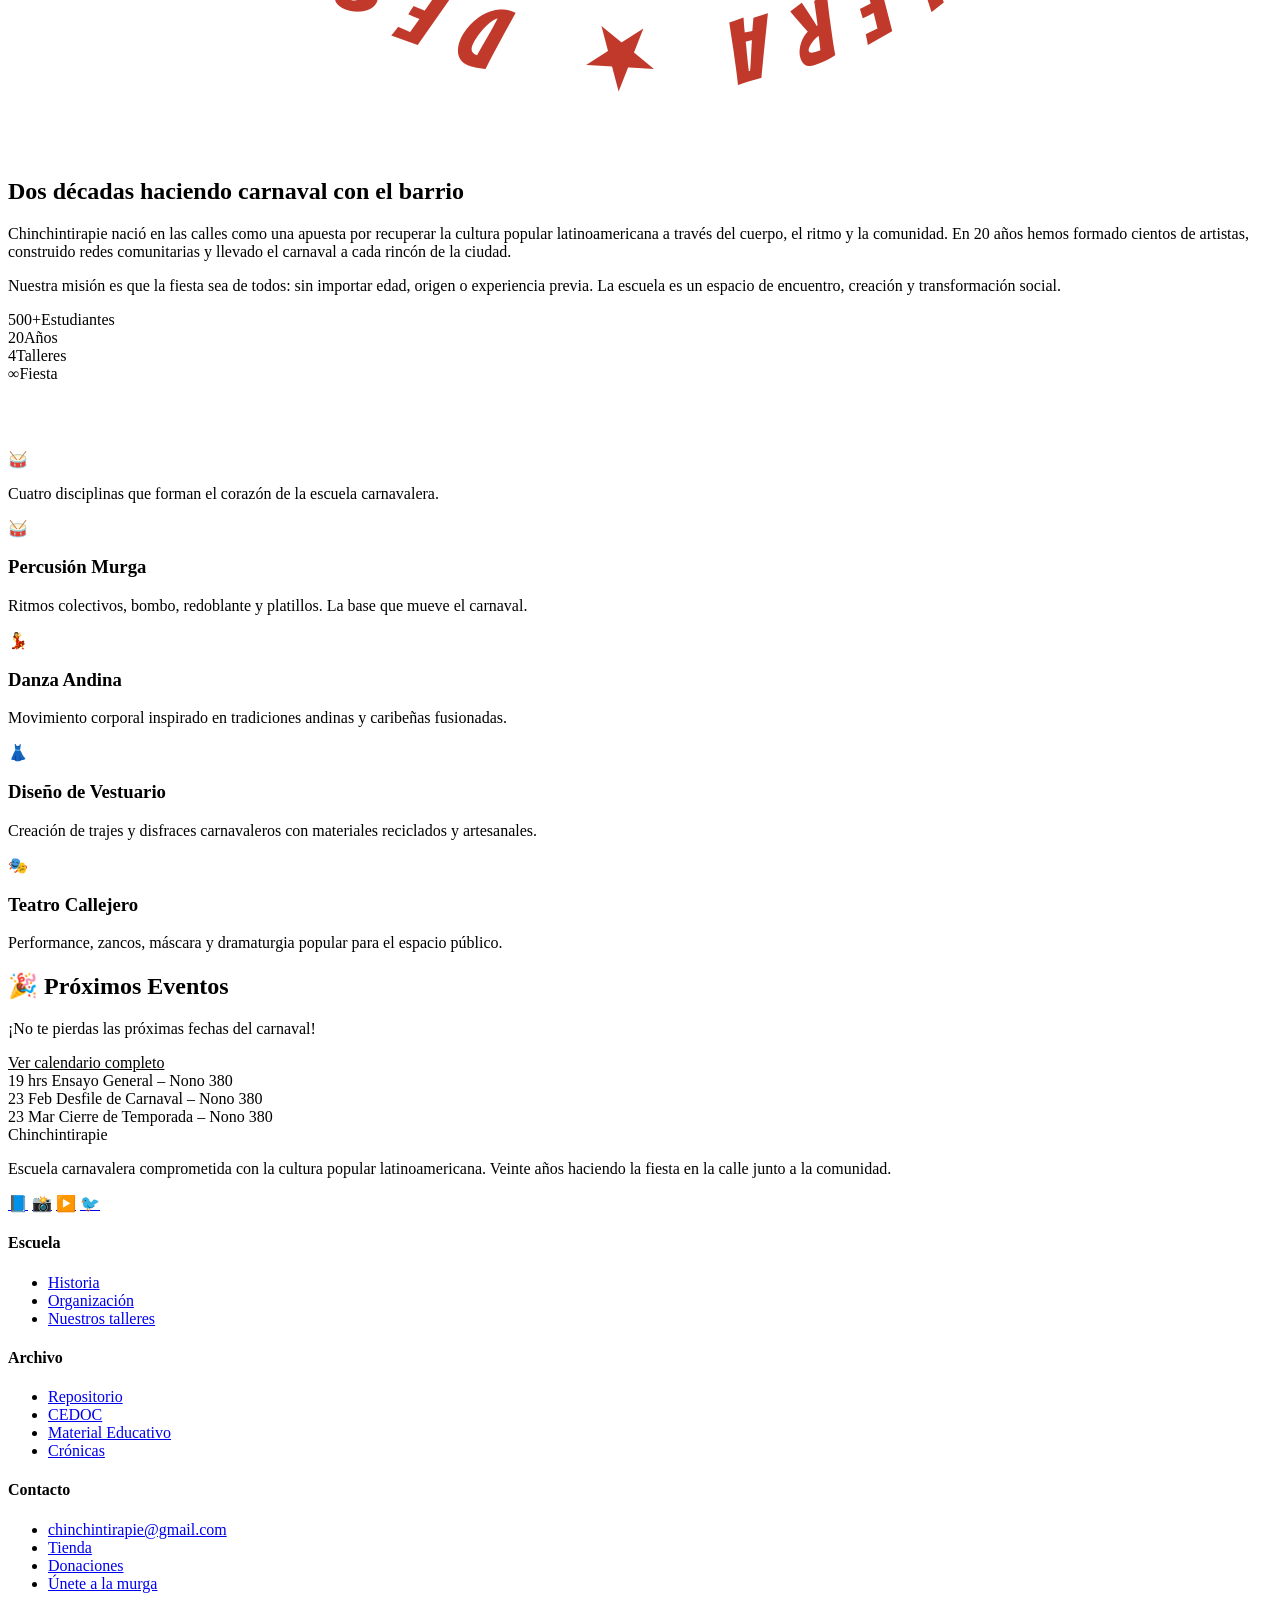
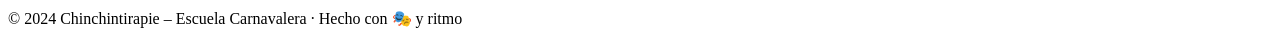
==== commit 732189f6: "fix: actualizar año de copyright a 2026" ====
--- a/index.html
+++ b/index.html
@@ -256,7 +256,7 @@
       <div class="footer-col" id="tienda">
         <h4>Contacto</h4>
         <ul>
-          <li><a href="mailto:info@chinchintirapie.mx">info@chinchintirapie.mx</a></li>
+          <li><a href="mailto:chinchintirapie@gmail.com">chinchintirapie@gmail.com</a></li>
           <li><a href="#">Tienda</a></li>
           <li><a href="#">Donaciones</a></li>
           <li><a href="#">Únete a la murga</a></li>
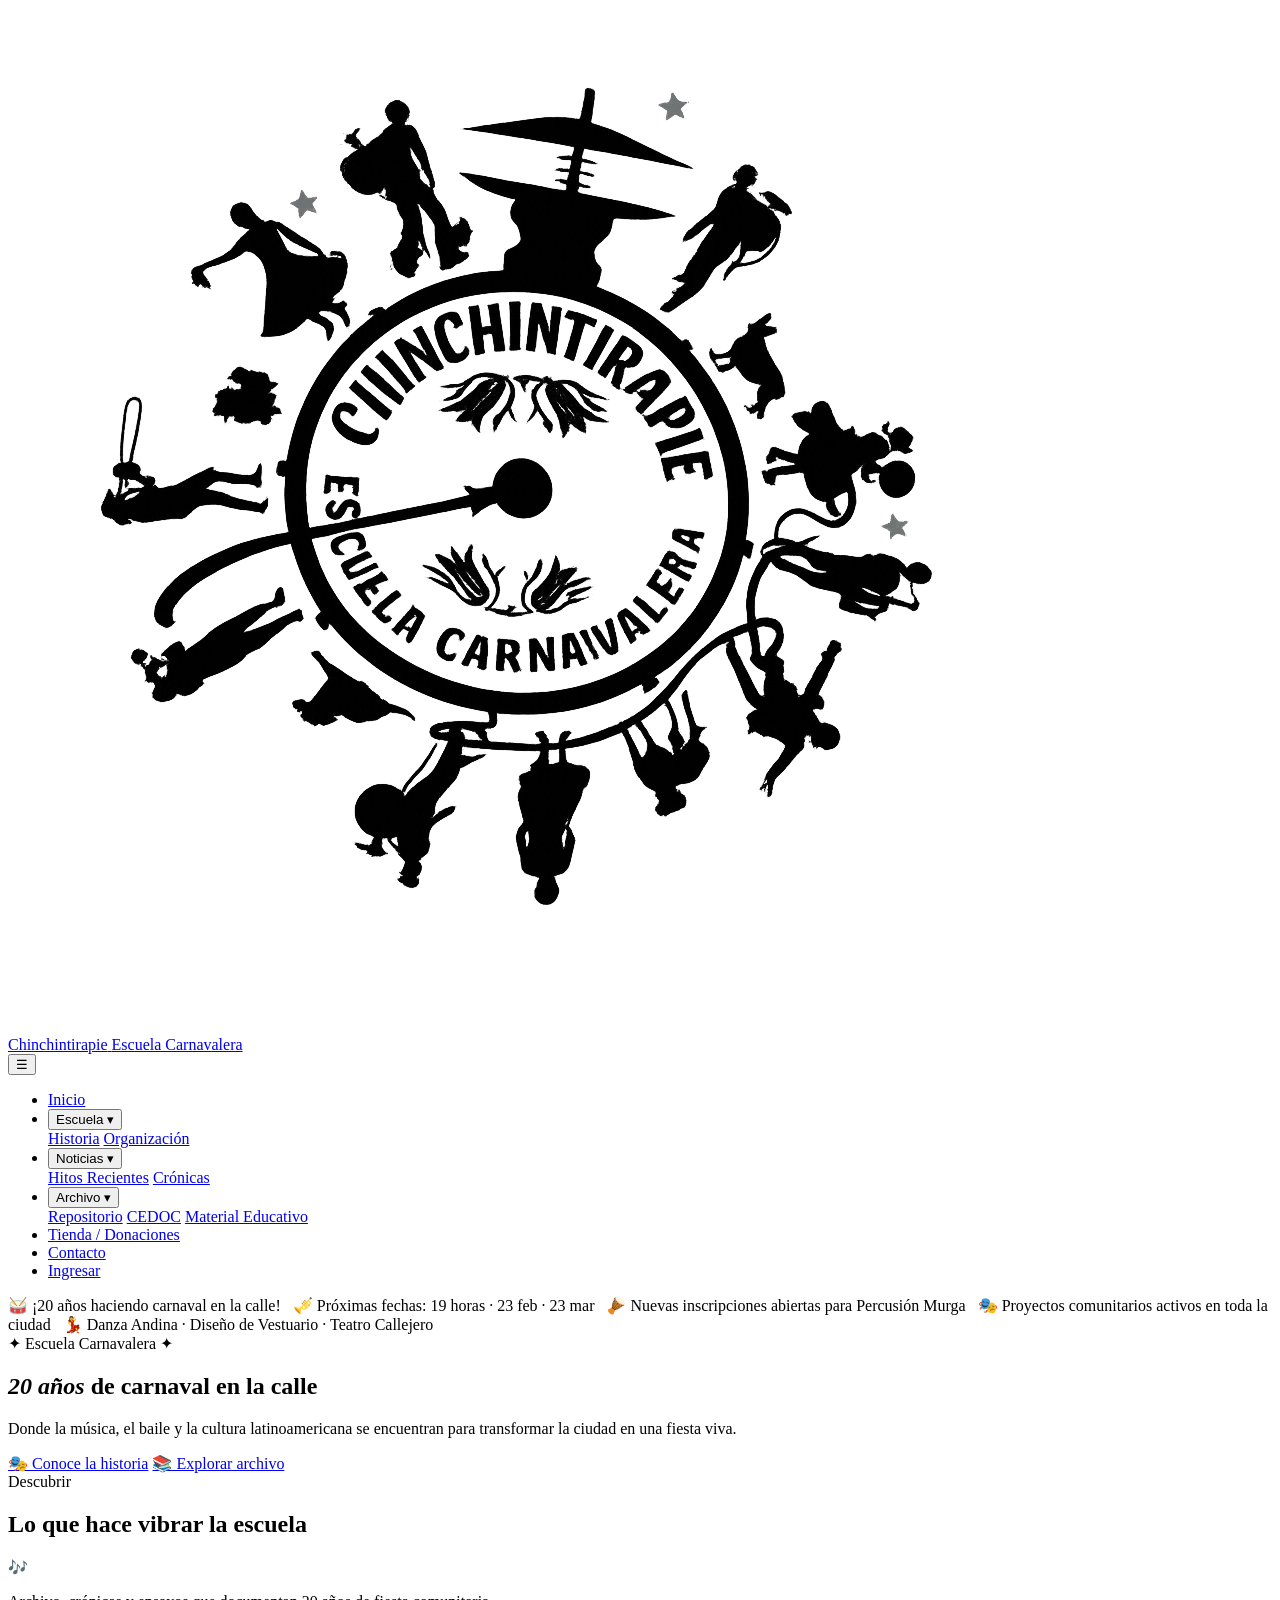
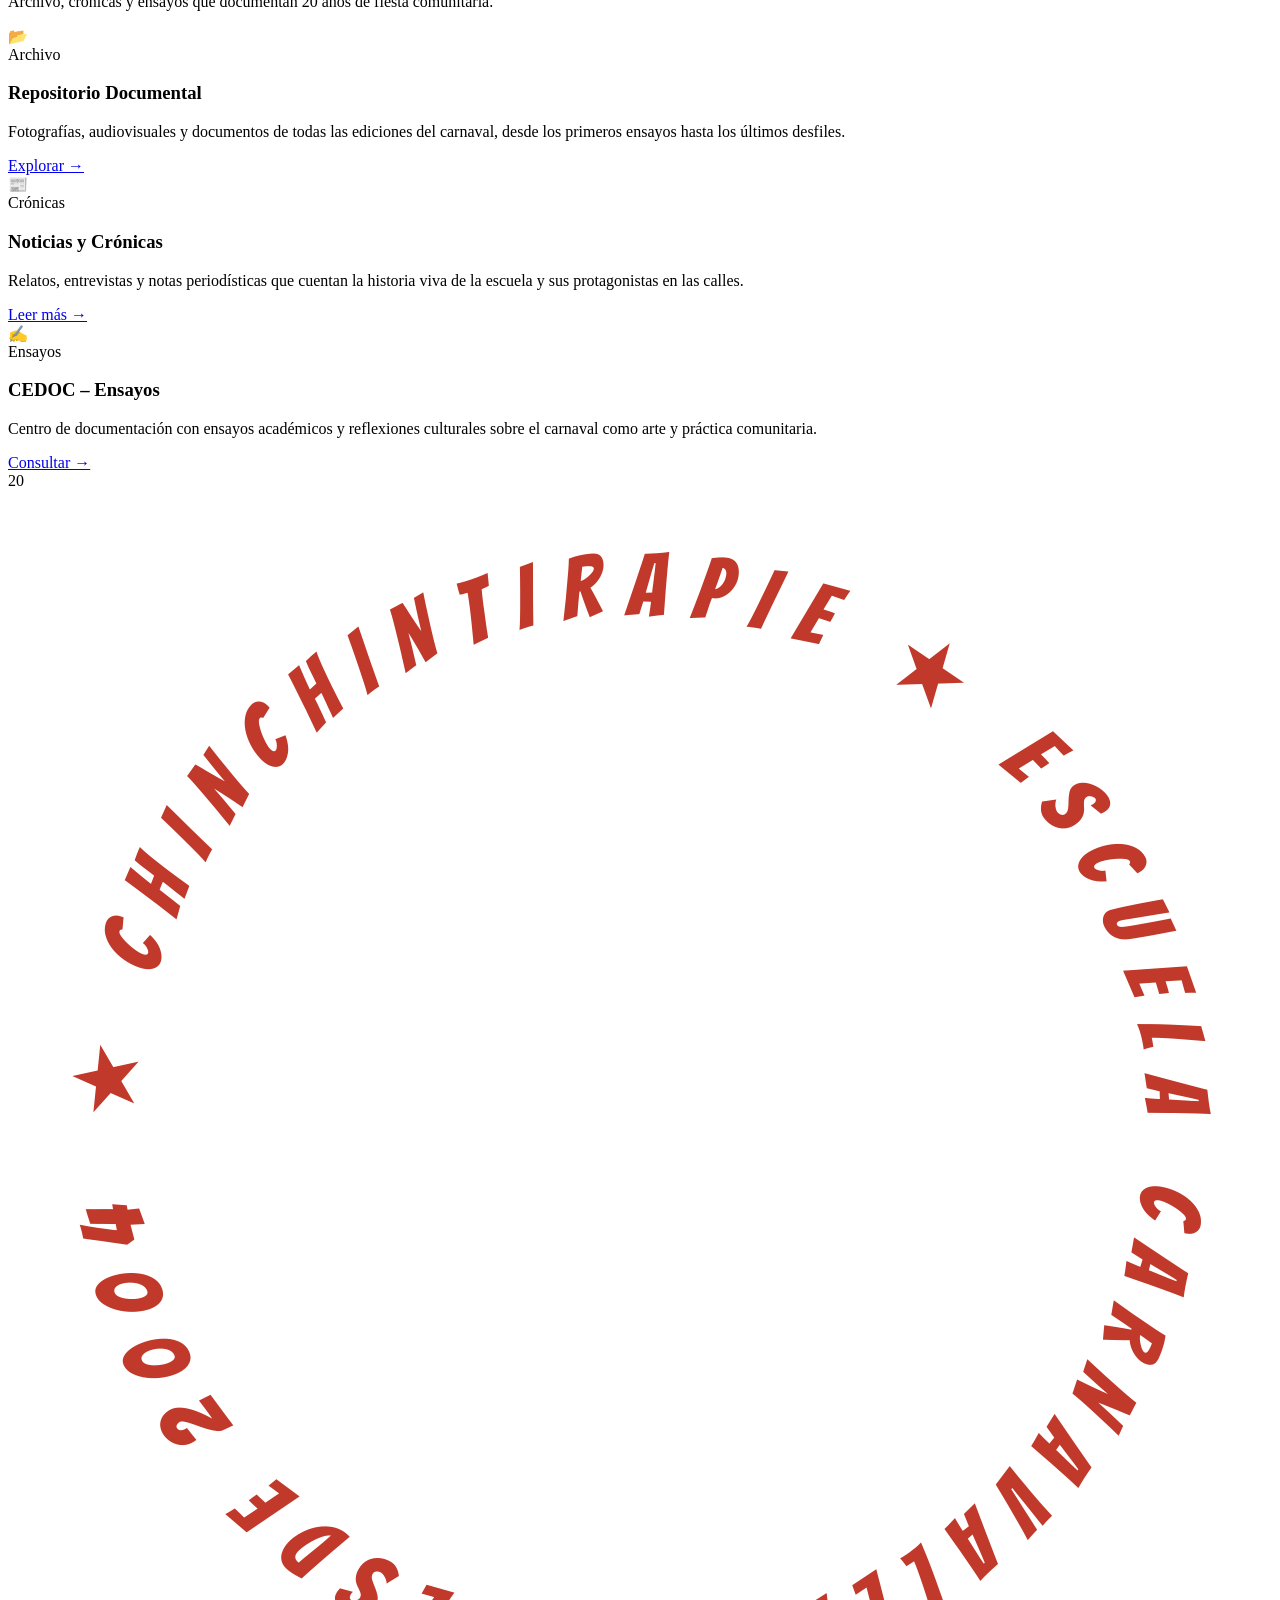
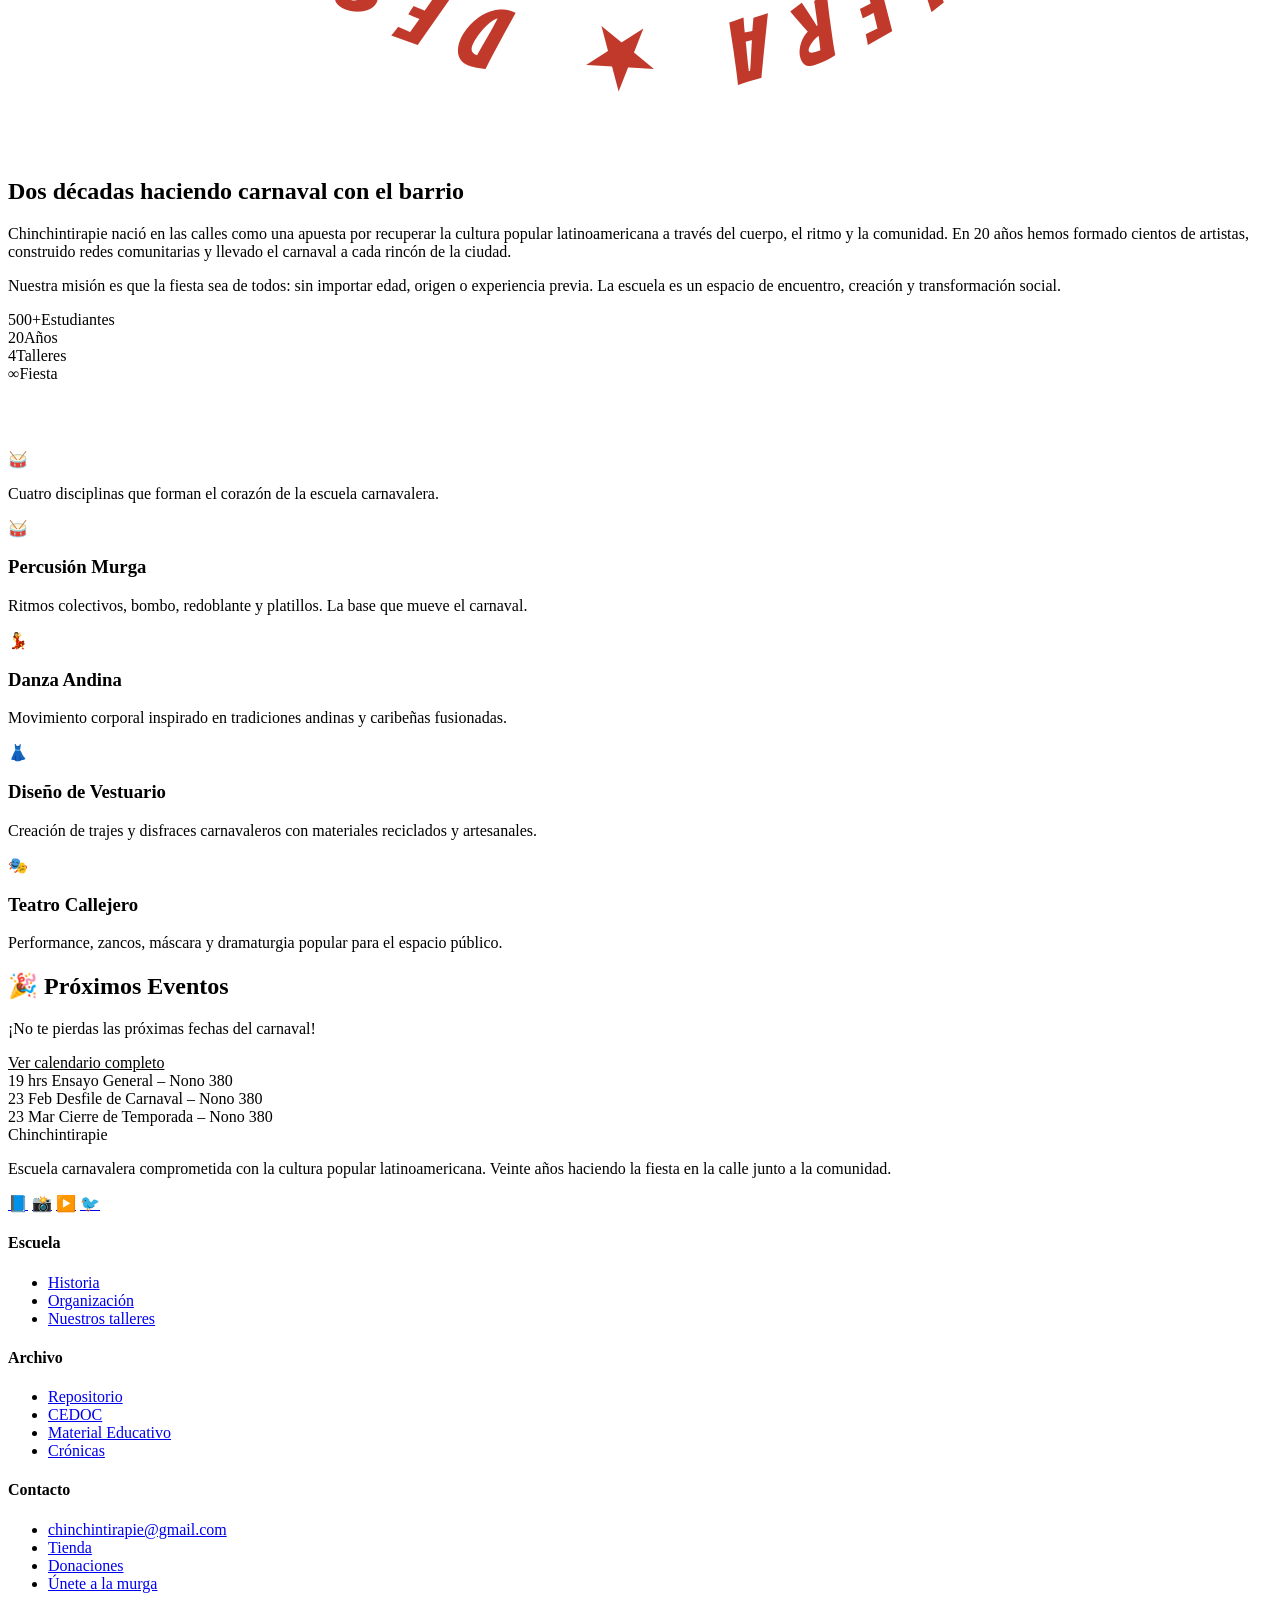
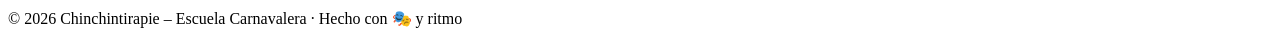
==== commit b7cfeedc: "Merge pull request #18 from brandondic/main fix: Actualizar footer" ====
--- a/index.html
+++ b/index.html
@@ -264,7 +264,7 @@
       </div>
     </div>
     <div class="footer-bottom">
-      <p>© 2024 Chinchintirapie – Escuela Carnavalera · Hecho con 🎭 y ritmo</p>
+      <p>© 2026 Chinchintirapie – Escuela Carnavalera · Hecho con 🎭 y ritmo</p>
     </div>
   </footer>
 
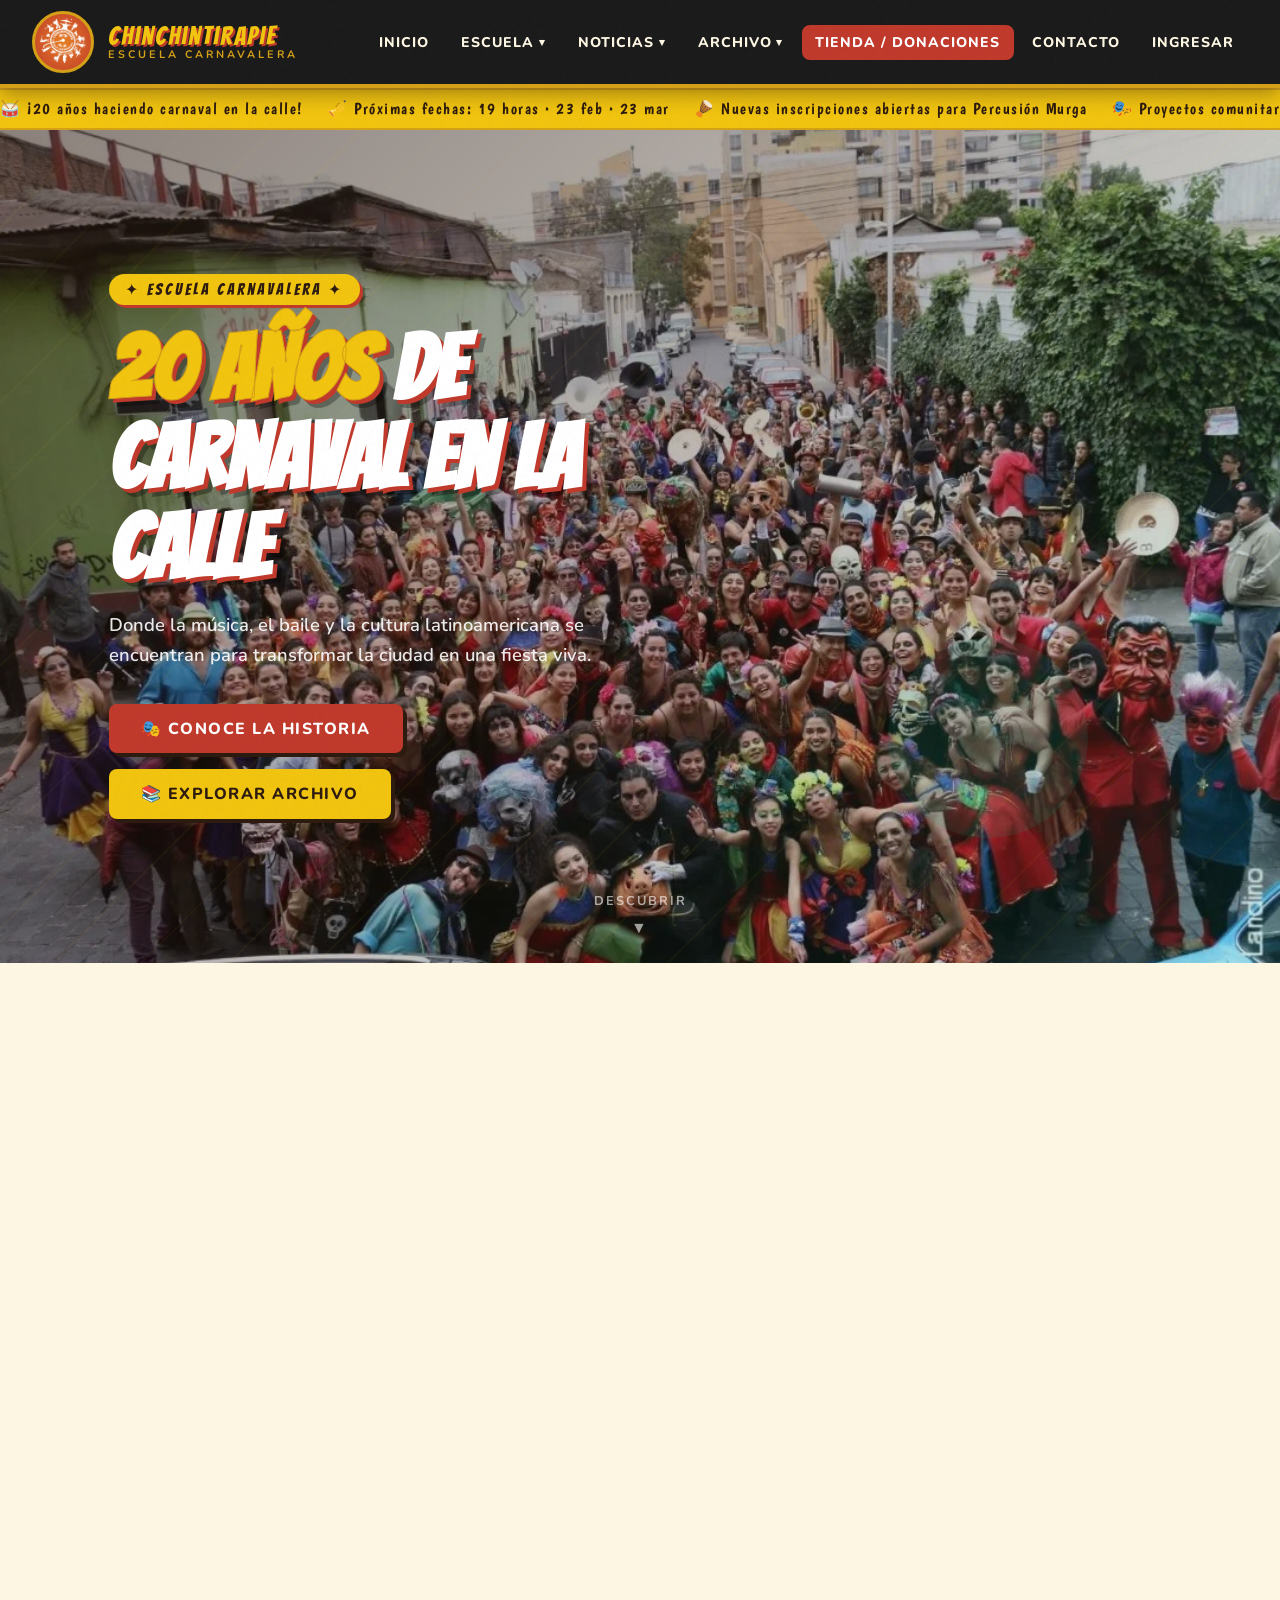
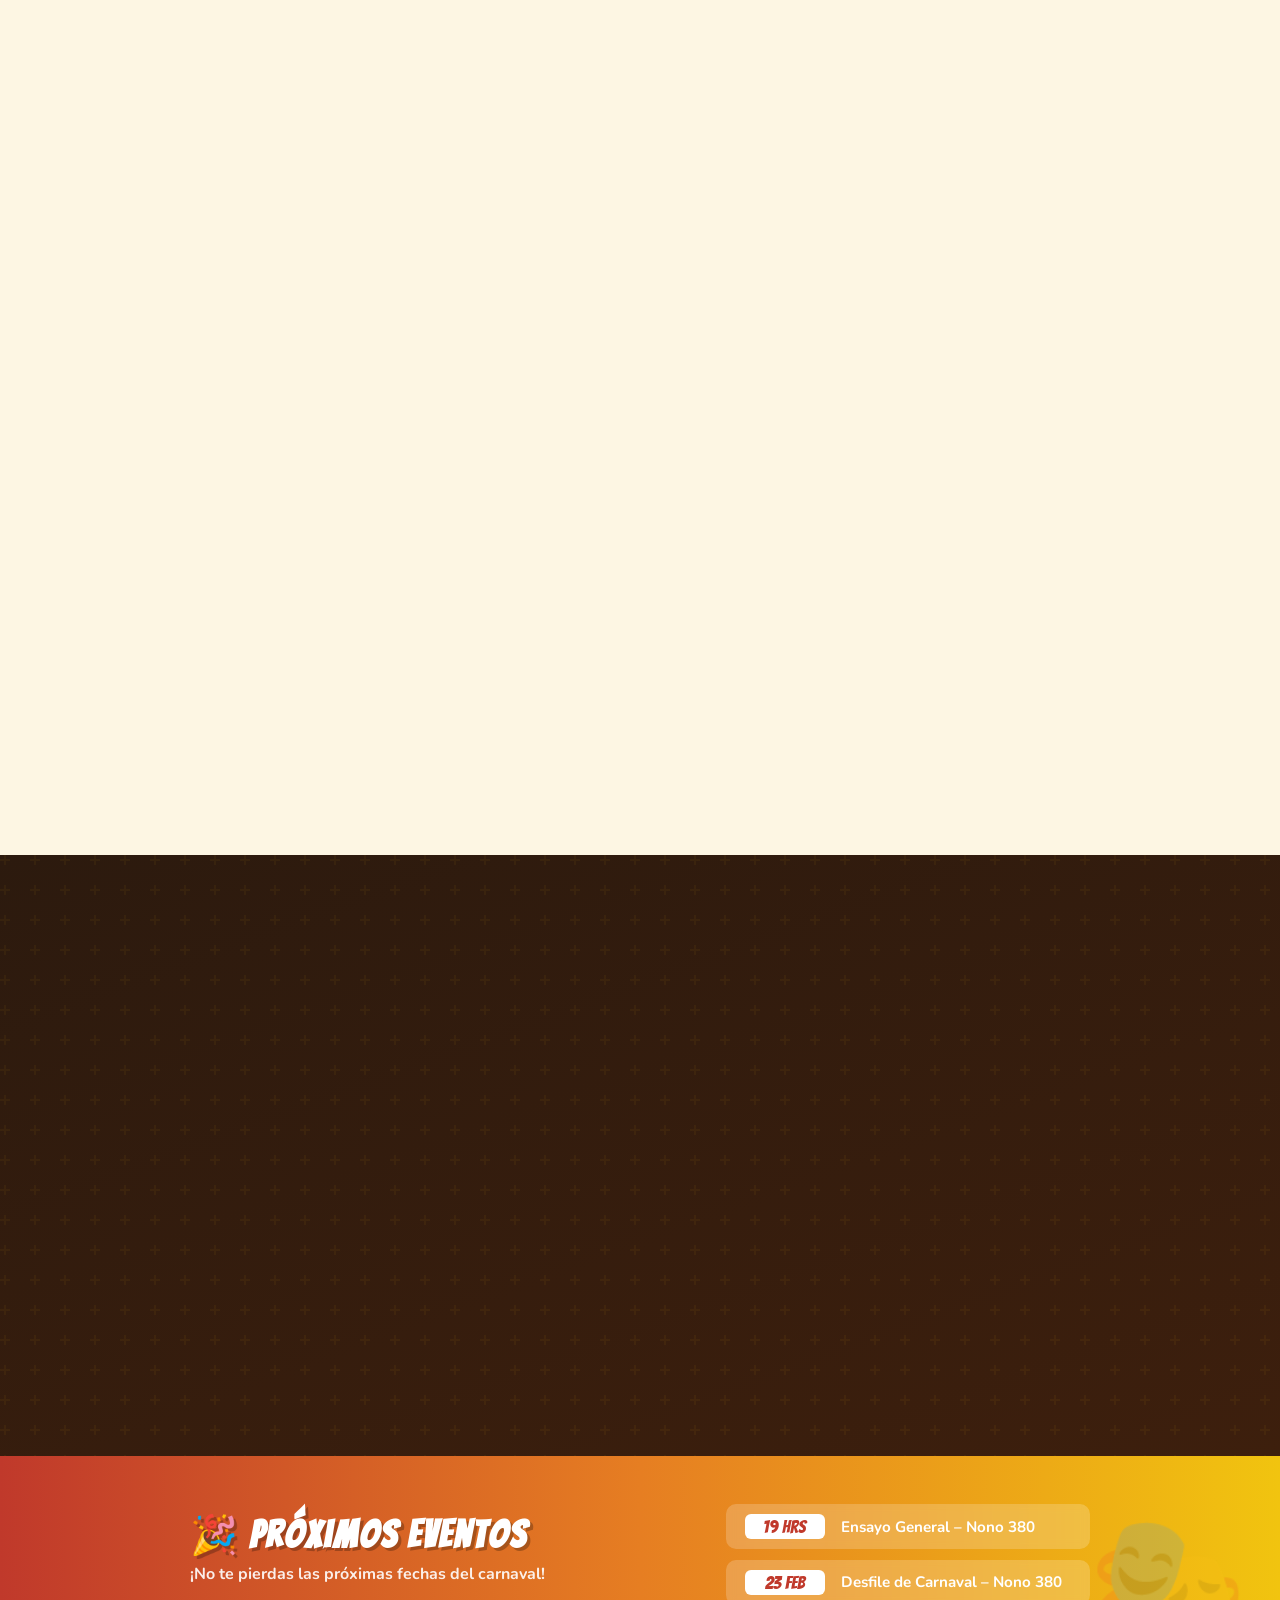
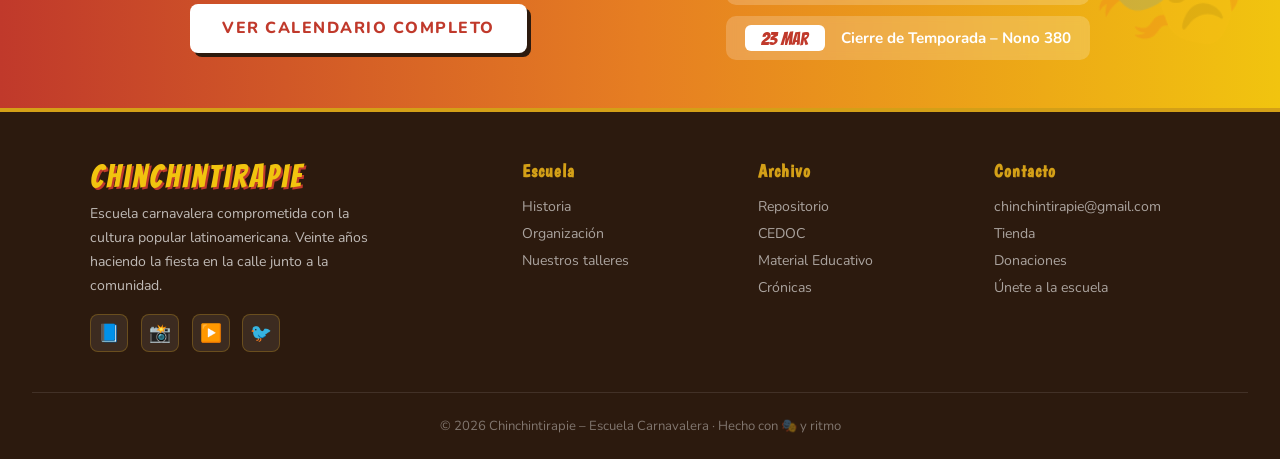
==== commit f780b315: "fix: se corrige año en index" ====
--- a/index.html
+++ b/index.html
@@ -259,7 +259,7 @@
           <li><a href="mailto:chinchintirapie@gmail.com">chinchintirapie@gmail.com</a></li>
           <li><a href="#">Tienda</a></li>
           <li><a href="#">Donaciones</a></li>
-          <li><a href="#">Únete a la murga</a></li>
+          <li><a href="#">Únete a la escuela</a></li>
         </ul>
       </div>
     </div>
--- a/asset/css/styles.css
+++ b/asset/css/styles.css
@@ -0,0 +1,2254 @@
+:root {
+  --rojo: #C0392B;
+  --naranja: #E67E22;
+  --amarillo: #F1C40F;
+  --verde: #27AE60;
+  --turquesa: #16A085;
+  --dorado: #D4A017;
+  --crema: #FDF6E3;
+  --oscuro: #2C1A0E;
+  --sombra: rgba(44, 26, 14, .45);
+}
+
+/* Accessibility: Reduce motion for users who prefer it */
+@media (prefers-reduced-motion: reduce) {
+
+  *,
+  *::before,
+  *::after {
+    animation-duration: 0.01ms !important;
+    animation-iteration-count: 1 !important;
+    transition-duration: 0.01ms !important;
+    scroll-behavior: auto !important;
+  }
+}
+
+*,
+*::before,
+*::after {
+  box-sizing: border-box;
+  margin: 0;
+  padding: 0;
+}
+
+html {
+  scroll-behavior: smooth;
+}
+
+body {
+  font-family: 'Nunito', sans-serif;
+  background: var(--crema);
+  color: var(--oscuro);
+  overflow-x: hidden;
+}
+
+/* ─── Noise texture overlay ─── */
+body::before {
+  content: '';
+  position: fixed;
+  inset: 0;
+  background-image: url("data:image/svg+xml,%3Csvg viewBox='0 0 200 200' xmlns='http://www.w3.org/2000/svg'%3E%3Cfilter id='n'%3E%3CfeTurbulence type='fractalNoise' baseFrequency='0.9' numOctaves='4' stitchTiles='stitch'/%3E%3C/filter%3E%3Crect width='100%25' height='100%25' filter='url(%23n)' opacity='0.04'/%3E%3C/svg%3E");
+  pointer-events: none;
+  z-index: 9999;
+  opacity: .5;
+}
+
+/* ════════════════════════════
+   NAVBAR
+════════════════════════════ */
+.navbar {
+  position: sticky;
+  top: 0;
+  z-index: 1000;
+  display: flex;
+  align-items: center;
+  justify-content: space-between;
+  padding: .7rem 2rem;
+  background: #1a1a1a;
+  border-bottom: 4px solid var(--dorado);
+  box-shadow: 0 4px 20px var(--sombra);
+}
+
+.logo-wrap {
+  display: flex;
+  align-items: center;
+  gap: .9rem;
+  text-decoration: none;
+}
+
+.logo-img {
+  width: 62px;
+  height: 62px;
+  border-radius: 50%;
+  border: 3px solid var(--dorado);
+  animation: spin 14s linear infinite;
+  object-fit: cover;
+  background: radial-gradient(circle, var(--naranja), var(--rojo));
+  display: flex;
+  align-items: center;
+  justify-content: center;
+  font-size: 2rem;
+  flex-shrink: 0;
+}
+
+@keyframes spin {
+  to {
+    transform: rotate(360deg);
+  }
+}
+
+.logo-text {
+  line-height: 1;
+}
+
+.logo-text span:first-child {
+  display: block;
+  font-family: 'Bangers', cursive;
+  font-size: 1.6rem;
+  letter-spacing: 2px;
+  color: var(--amarillo);
+  text-shadow: 2px 2px 0 var(--rojo);
+}
+
+.logo-text span:last-child {
+  display: block;
+  font-size: .68rem;
+  font-weight: 700;
+  letter-spacing: 3px;
+  text-transform: uppercase;
+  color: var(--dorado);
+}
+
+.nav-links {
+  display: flex;
+  align-items: center;
+  gap: .3rem;
+  list-style: none;
+}
+
+.nav-links>li {
+  position: relative;
+}
+
+.nav-links>li>a,
+.nav-links>li>button {
+  display: flex;
+  align-items: center;
+  gap: .3rem;
+  padding: .5rem .85rem;
+  background: transparent;
+  border: none;
+  font-family: 'Nunito', sans-serif;
+  font-size: .88rem;
+  font-weight: 800;
+  text-transform: uppercase;
+  letter-spacing: 1px;
+  color: var(--crema);
+  text-decoration: none;
+  border-radius: 6px;
+  cursor: pointer;
+  transition: background .2s, color .2s;
+}
+
+.nav-links>li>a:hover,
+.nav-links>li>button:hover {
+  background: var(--dorado);
+  color: var(--oscuro);
+}
+
+/* Keyboard focus styles */
+.nav-links>li>a:focus,
+.nav-links>li>button:focus {
+  outline: 2px solid var(--dorado);
+  outline-offset: 2px;
+}
+
+.nav-links>li>a:focus:not(:focus-visible),
+.nav-links>li>button:focus:not(:focus-visible) {
+  outline: none;
+}
+
+.nav-links>li>button .caret {
+  font-size: .7rem;
+  transition: transform .25s;
+}
+
+.nav-links>li.open>button .caret {
+  transform: rotate(180deg);
+}
+
+/* Dropdown */
+.dropdown {
+  position: absolute;
+  top: calc(100% + 8px);
+  left: 0;
+  min-width: 180px;
+  background: var(--oscuro);
+  border: 2px solid var(--dorado);
+  border-radius: 10px;
+  overflow: hidden;
+  box-shadow: 0 8px 30px var(--sombra);
+  opacity: 0;
+  transform: translateY(-8px) scaleY(.96);
+  transform-origin: top;
+  pointer-events: none;
+  transition: opacity .25s, transform .25s;
+}
+
+.nav-links>li.open .dropdown {
+  opacity: 1;
+  transform: translateY(0) scaleY(1);
+  pointer-events: auto;
+}
+
+.dropdown a {
+  display: block;
+  padding: .65rem 1.1rem;
+  font-size: .85rem;
+  font-weight: 700;
+  color: var(--crema);
+  text-decoration: none;
+  transition: background .18s, padding-left .18s;
+  border-left: 3px solid transparent;
+}
+
+.dropdown a:hover {
+  background: rgba(212, 160, 23, .18);
+  border-left-color: var(--dorado);
+  padding-left: 1.5rem;
+  color: var(--amarillo);
+}
+
+/* Special nav buttons */
+.nav-cta {
+  background: var(--rojo) !important;
+  border-radius: 8px !important;
+  color: #fff !important;
+}
+
+.nav-cta:hover {
+  background: var(--naranja) !important;
+  color: #fff !important;
+}
+
+.hamburger {
+  display: none;
+  background: none;
+  border: 2px solid var(--dorado);
+  border-radius: 6px;
+  padding: .4rem .6rem;
+  cursor: pointer;
+  color: var(--amarillo);
+  font-size: 1.3rem;
+}
+
+/* ════════════════════════════
+   HERO
+════════════════════════════ */
+.hero {
+  position: relative;
+  min-height: 92vh;
+  display: flex;
+  align-items: center;
+  overflow: hidden;
+}
+
+.hero-bg {
+  position: absolute;
+  inset: 0;
+  background:
+    linear-gradient(135deg, rgba(44, 26, 14, .55) 0%, rgba(44, 26, 14, .3) 50%, rgba(22, 160, 133, .15) 100%),
+    url('../img/chinchintirapie-banner-index.webp') center/cover no-repeat;
+  z-index: 0;
+}
+
+/* Diagonal colour splash */
+.hero-bg::after {
+  content: '';
+  position: absolute;
+  inset: 0;
+  background: repeating-linear-gradient(-45deg,
+      transparent, transparent 60px,
+      rgba(241, 196, 15, .04) 60px, rgba(241, 196, 15, .04) 62px);
+}
+
+.hero-content {
+  position: relative;
+  z-index: 1;
+  max-width: 700px;
+  padding: 4rem 2rem 4rem 6vw;
+}
+
+.hero-badge {
+  display: inline-block;
+  background: var(--amarillo);
+  color: var(--oscuro);
+  font-family: 'Bangers', cursive;
+  font-size: 1rem;
+  letter-spacing: 3px;
+  padding: .35rem 1rem;
+  border-radius: 20px;
+  margin-bottom: 1.2rem;
+  box-shadow: 3px 3px 0 var(--rojo);
+  animation: fadeDown .8s ease both;
+}
+
+.hero-title {
+  font-family: 'Bangers', cursive;
+  font-size: clamp(3rem, 7vw, 6rem);
+  line-height: 1.0;
+  color: #fff;
+  text-shadow: 4px 4px 0 var(--rojo), 8px 8px 0 rgba(0, 0, 0, .3);
+  margin-bottom: 1.1rem;
+  animation: fadeDown .8s .15s ease both;
+}
+
+.hero-title em {
+  font-style: normal;
+  color: var(--amarillo);
+  -webkit-text-stroke: 1px var(--dorado);
+}
+
+.hero-sub {
+  font-size: 1.15rem;
+  font-weight: 600;
+  color: rgba(255, 255, 255, .9);
+  max-width: 500px;
+  margin-bottom: 2.2rem;
+  line-height: 1.6;
+  animation: fadeDown .8s .3s ease both;
+}
+
+.hero-btns {
+  display: flex;
+  gap: 1rem;
+  flex-wrap: wrap;
+  animation: fadeDown .8s .45s ease both;
+}
+
+.btn {
+  display: inline-flex;
+  align-items: center;
+  gap: .5rem;
+  padding: .85rem 2rem;
+  border: none;
+  border-radius: 8px;
+  font-family: 'Nunito', sans-serif;
+  font-size: 1rem;
+  font-weight: 800;
+  text-transform: uppercase;
+  letter-spacing: 1.5px;
+  text-decoration: none;
+  cursor: pointer;
+  transition: transform .2s, box-shadow .2s, filter .2s;
+  position: relative;
+  overflow: hidden;
+}
+
+.btn::after {
+  content: '';
+  position: absolute;
+  inset: 0;
+  background: rgba(255, 255, 255, .15);
+  opacity: 0;
+  transition: opacity .2s;
+}
+
+.btn:hover::after {
+  opacity: 1;
+}
+
+.btn:hover {
+  transform: translateY(-3px);
+  box-shadow: 0 8px 24px var(--sombra);
+}
+
+.btn-primary {
+  background: var(--rojo);
+  color: #fff;
+  box-shadow: 4px 4px 0 var(--oscuro);
+}
+
+.btn-secondary {
+  background: var(--amarillo);
+  color: var(--oscuro);
+  box-shadow: 4px 4px 0 var(--oscuro);
+}
+
+/* Floating shapes */
+.float-shape {
+  position: absolute;
+  border-radius: 50%;
+  opacity: .12;
+  animation: float 6s ease-in-out infinite;
+}
+
+.float-shape:nth-child(1) {
+  width: 300px;
+  height: 300px;
+  background: var(--amarillo);
+  right: -80px;
+  top: 10%;
+  animation-delay: 0s;
+}
+
+.float-shape:nth-child(2) {
+  width: 200px;
+  height: 200px;
+  background: var(--turquesa);
+  right: 15%;
+  bottom: 15%;
+  animation-delay: 2s;
+}
+
+.float-shape:nth-child(3) {
+  width: 150px;
+  height: 150px;
+  background: var(--naranja);
+  right: 35%;
+  top: 8%;
+  animation-delay: 4s;
+}
+
+@keyframes float {
+
+  0%,
+  100% {
+    transform: translateY(0) rotate(0deg);
+  }
+
+  50% {
+    transform: translateY(-22px) rotate(8deg);
+  }
+}
+
+@keyframes fadeDown {
+  from {
+    opacity: 0;
+    transform: translateY(-24px);
+  }
+
+  to {
+    opacity: 1;
+    transform: translateY(0);
+  }
+}
+
+/* Scroll indicator */
+.scroll-hint {
+  position: absolute;
+  bottom: 1.5rem;
+  left: 50%;
+  transform: translateX(-50%);
+  color: rgba(255, 255, 255, .6);
+  font-size: .8rem;
+  font-weight: 700;
+  letter-spacing: 2px;
+  text-transform: uppercase;
+  display: flex;
+  flex-direction: column;
+  align-items: center;
+  gap: .4rem;
+  animation: bounce 2s ease-in-out infinite;
+}
+
+.scroll-hint::after {
+  content: '▼';
+  font-size: 1rem;
+}
+
+@keyframes bounce {
+
+  0%,
+  100% {
+    transform: translateX(-50%) translateY(0)
+  }
+
+  50% {
+    transform: translateX(-50%) translateY(8px)
+  }
+}
+
+/* ════════════════════════════
+   SECTION WRAPPER
+════════════════════════════ */
+section {
+  padding: 5rem 2rem;
+}
+
+.section-header {
+  text-align: center;
+  margin-bottom: 3.5rem;
+}
+
+.section-header h2 {
+  font-family: 'Bangers', cursive;
+  font-size: clamp(2.2rem, 5vw, 3.6rem);
+  letter-spacing: 3px;
+  line-height: 1;
+  position: relative;
+  display: inline-block;
+}
+
+.section-header h2 span {
+  color: var(--rojo);
+}
+
+.section-header p {
+  font-size: 1.05rem;
+  color: #5a3e2b;
+  max-width: 600px;
+  margin: .8rem auto 0;
+  line-height: 1.7;
+}
+
+.section-header .deco-line {
+  display: flex;
+  align-items: center;
+  justify-content: center;
+  gap: .8rem;
+  margin: .9rem 0 0;
+}
+
+.section-header .deco-line::before,
+.section-header .deco-line::after {
+  content: '';
+  flex: 1;
+  max-width: 100px;
+  height: 3px;
+  background: linear-gradient(90deg, transparent, var(--dorado));
+}
+
+.section-header .deco-line::after {
+  background: linear-gradient(90deg, var(--dorado), transparent);
+}
+
+.section-header .deco-line span {
+  font-size: 1.4rem;
+}
+
+/* ════════════════════════════
+   CARDS SECTION
+════════════════════════════ */
+.cards-section {
+  background: var(--crema);
+}
+
+.cards-grid {
+  display: grid;
+  grid-template-columns: repeat(auto-fit, minmax(300px, 1fr));
+  gap: 2.2rem;
+  max-width: 1200px;
+  margin: 0 auto;
+}
+
+.card {
+  background: #fff;
+  border-radius: 18px;
+  overflow: hidden;
+  box-shadow: 6px 6px 0 var(--dorado), 0 12px 40px rgba(0, 0, 0, .12);
+  transition: transform .3s, box-shadow .3s;
+  position: relative;
+}
+
+.card:hover {
+  transform: translateY(-8px) rotate(.5deg);
+  box-shadow: 10px 10px 0 var(--rojo), 0 20px 50px rgba(0, 0, 0, .2);
+}
+
+.card-img {
+  height: 220px;
+  position: relative;
+  overflow: hidden;
+}
+
+.card-img-inner {
+  width: 100%;
+  height: 100%;
+  display: flex;
+  align-items: center;
+  justify-content: center;
+  font-size: 5rem;
+  transition: transform .4s;
+}
+
+.card:hover .card-img-inner {
+  transform: scale(1.1);
+}
+
+.card-img-1 {
+  background: linear-gradient(135deg, var(--rojo), var(--naranja));
+}
+
+.card-img-2 {
+  background: linear-gradient(135deg, var(--turquesa), var(--verde));
+}
+
+.card-img-3 {
+  background: linear-gradient(135deg, var(--amarillo), var(--dorado));
+}
+
+.card-tag {
+  position: absolute;
+  top: 1rem;
+  left: 1rem;
+  background: var(--oscuro);
+  color: var(--amarillo);
+  font-family: 'Bangers', cursive;
+  font-size: .85rem;
+  letter-spacing: 2px;
+  padding: .25rem .7rem;
+  border-radius: 20px;
+}
+
+.card-body {
+  padding: 1.6rem;
+}
+
+.card-body h3 {
+  font-family: 'Boogaloo', cursive;
+  font-size: 1.55rem;
+  color: var(--oscuro);
+  margin-bottom: .5rem;
+}
+
+.card-body p {
+  font-size: .9rem;
+  color: #6a4c35;
+  line-height: 1.6;
+  margin-bottom: 1.2rem;
+}
+
+.card-body .card-link {
+  display: inline-flex;
+  align-items: center;
+  gap: .4rem;
+  font-weight: 800;
+  font-size: .85rem;
+  text-transform: uppercase;
+  letter-spacing: 1px;
+  color: var(--rojo);
+  text-decoration: none;
+  border-bottom: 2px solid transparent;
+  transition: border-color .2s;
+}
+
+.card-body .card-link:hover {
+  border-color: var(--rojo);
+}
+
+/* ════════════════════════════
+   TALLERES
+════════════════════════════ */
+.talleres-section {
+  background: linear-gradient(160deg, var(--oscuro) 0%, #3d1f0d 100%);
+  position: relative;
+  overflow: hidden;
+}
+
+.talleres-section::before {
+  content: '';
+  position: absolute;
+  inset: 0;
+  background: url("data:image/svg+xml,%3Csvg width='60' height='60' viewBox='0 0 60 60' xmlns='http://www.w3.org/2000/svg'%3E%3Cg fill='none' fill-rule='evenodd'%3E%3Cg fill='%23D4A017' fill-opacity='0.06'%3E%3Cpath d='M36 34v-4h-2v4h-4v2h4v4h2v-4h4v-2h-4zm0-30V0h-2v4h-4v2h4v4h2V6h4V4h-4zM6 34v-4H4v4H0v2h4v4h2v-4h4v-2H6zM6 4V0H4v4H0v2h4v4h2V6h4V4H6z'/%3E%3C/g%3E%3C/g%3E%3C/svg%3E");
+}
+
+.talleres-section .section-header h2 {
+  color: #fff;
+}
+
+.talleres-section .section-header p {
+  color: rgba(255, 255, 255, .7);
+}
+
+.talleres-grid {
+  display: grid;
+  grid-template-columns: repeat(auto-fit, minmax(220px, 1fr));
+  gap: 1.5rem;
+  max-width: 1100px;
+  margin: 0 auto;
+  position: relative;
+}
+
+.taller-card {
+  background: rgba(255, 255, 255, .07);
+  border: 2px solid rgba(212, 160, 23, .35);
+  border-radius: 16px;
+  padding: 2rem 1.4rem;
+  text-align: center;
+  cursor: pointer;
+  transition: background .3s, border-color .3s, transform .3s;
+  position: relative;
+  overflow: hidden;
+}
+
+.taller-card::after {
+  content: '';
+  position: absolute;
+  bottom: 0;
+  left: 0;
+  right: 0;
+  height: 4px;
+  background: var(--dorado);
+  transform: scaleX(0);
+  transform-origin: left;
+  transition: transform .3s;
+}
+
+.taller-card:hover {
+  background: rgba(212, 160, 23, .12);
+  border-color: var(--dorado);
+  transform: translateY(-6px);
+}
+
+.taller-card:hover::after {
+  transform: scaleX(1);
+}
+
+.taller-icon {
+  font-size: 3rem;
+  margin-bottom: .8rem;
+}
+
+.taller-card h3 {
+  font-family: 'Boogaloo', cursive;
+  font-size: 1.3rem;
+  color: var(--amarillo);
+  margin-bottom: .5rem;
+}
+
+.taller-card p {
+  font-size: .85rem;
+  color: rgba(255, 255, 255, .65);
+  line-height: 1.5;
+}
+
+/* ════════════════════════════
+   EVENTOS BANNER
+════════════════════════════ */
+.eventos-section {
+  background: linear-gradient(90deg, var(--rojo) 0%, var(--naranja) 50%, var(--amarillo) 100%);
+  padding: 3rem 2rem;
+  position: relative;
+  overflow: hidden;
+}
+
+.eventos-section::before {
+  content: '🎭';
+  position: absolute;
+  right: 2rem;
+  top: 50%;
+  transform: translateY(-50%);
+  font-size: 8rem;
+  opacity: .18;
+}
+
+.eventos-inner {
+  max-width: 900px;
+  margin: 0 auto;
+  display: flex;
+  align-items: center;
+  justify-content: space-between;
+  flex-wrap: wrap;
+  gap: 1.5rem;
+}
+
+.eventos-text h2 {
+  font-family: 'Bangers', cursive;
+  font-size: 2.4rem;
+  color: #fff;
+  text-shadow: 3px 3px 0 rgba(0, 0, 0, .25);
+  letter-spacing: 2px;
+  margin-bottom: .3rem;
+}
+
+.eventos-text p {
+  color: rgba(255, 255, 255, .9);
+  font-weight: 700;
+}
+
+.eventos-list {
+  display: flex;
+  flex-direction: column;
+  gap: .7rem;
+}
+
+.evento-item {
+  display: flex;
+  align-items: center;
+  gap: 1rem;
+  background: rgba(255, 255, 255, .2);
+  border-radius: 10px;
+  padding: .6rem 1.2rem;
+  backdrop-filter: blur(4px);
+}
+
+.evento-fecha {
+  background: #fff;
+  color: var(--rojo);
+  font-family: 'Bangers', cursive;
+  font-size: 1.1rem;
+  padding: .2rem .7rem;
+  border-radius: 6px;
+  min-width: 80px;
+  text-align: center;
+}
+
+.evento-nombre {
+  color: #fff;
+  font-weight: 700;
+  font-size: .95rem;
+}
+
+/* ════════════════════════════
+   20 AÑOS SECTION
+════════════════════════════ */
+.años-section {
+  background: var(--crema);
+  position: relative;
+}
+
+.años-inner {
+  max-width: 1100px;
+  margin: 0 auto;
+  display: grid;
+  grid-template-columns: 1fr 1fr;
+  gap: 4rem;
+  align-items: center;
+}
+
+.años-visual {
+  position: relative;
+  text-align: center;
+}
+
+.años-number {
+  font-family: 'Bangers', cursive;
+  font-size: 12rem;
+  line-height: 1;
+  color: transparent;
+  -webkit-text-stroke: 4px var(--rojo);
+  text-shadow: 8px 8px 0 rgba(192, 57, 43, .15);
+  position: relative;
+  z-index: 1;
+}
+
+.años-badge-ring {
+  position: absolute;
+  inset: 0;
+  display: flex;
+  align-items: center;
+  justify-content: center;
+  pointer-events: none;
+}
+
+.años-badge-ring svg {
+  width: 100%;
+  max-width: 320px;
+  animation: spin 30s linear infinite;
+  opacity: .3;
+}
+
+.años-text h2 {
+  font-family: 'Bangers', cursive;
+  font-size: 2.8rem;
+  color: var(--oscuro);
+  letter-spacing: 2px;
+  margin-bottom: 1rem;
+  line-height: 1.1;
+}
+
+.años-text h2 span {
+  color: var(--rojo);
+}
+
+.años-text p {
+  color: #5a3e2b;
+  line-height: 1.8;
+  font-size: 1rem;
+  margin-bottom: 1rem;
+}
+
+.stats-row {
+  display: flex;
+  gap: 1.5rem;
+  flex-wrap: wrap;
+  margin-top: 1.5rem;
+}
+
+.stat-box {
+  background: var(--oscuro);
+  color: var(--amarillo);
+  border-radius: 12px;
+  padding: .9rem 1.3rem;
+  text-align: center;
+  min-width: 100px;
+}
+
+.stat-box .num {
+  font-family: 'Bangers', cursive;
+  font-size: 2rem;
+  display: block;
+}
+
+.stat-box .label {
+  font-size: .72rem;
+  font-weight: 700;
+  text-transform: uppercase;
+  letter-spacing: 1.5px;
+  color: rgba(255, 255, 255, .6);
+}
+
+/* ════════════════════════════
+   FOOTER
+════════════════════════════ */
+footer {
+  background: var(--oscuro);
+  color: rgba(255, 255, 255, .7);
+  padding: 3rem 2rem 1.5rem;
+  border-top: 4px solid var(--dorado);
+}
+
+.footer-grid {
+  max-width: 1100px;
+  margin: 0 auto;
+  display: grid;
+  grid-template-columns: 2fr 1fr 1fr 1fr;
+  gap: 2.5rem;
+  margin-bottom: 2.5rem;
+}
+
+.footer-brand .brand-name {
+  font-family: 'Bangers', cursive;
+  font-size: 2rem;
+  color: var(--amarillo);
+  letter-spacing: 3px;
+  text-shadow: 2px 2px 0 var(--rojo);
+  display: block;
+  margin-bottom: .5rem;
+}
+
+.footer-brand p {
+  font-size: .88rem;
+  line-height: 1.7;
+  max-width: 280px;
+}
+
+.footer-col h4 {
+  font-family: 'Boogaloo', cursive;
+  font-size: 1.1rem;
+  color: var(--dorado);
+  margin-bottom: 1rem;
+  letter-spacing: 1px;
+}
+
+.footer-col ul {
+  list-style: none;
+}
+
+.footer-col ul li {
+  margin-bottom: .5rem;
+}
+
+.footer-col ul li a {
+  color: rgba(255, 255, 255, .6);
+  text-decoration: none;
+  font-size: .88rem;
+  transition: color .2s, padding-left .2s;
+  display: block;
+}
+
+.footer-col ul li a:hover {
+  color: var(--amarillo);
+  padding-left: .4rem;
+}
+
+.footer-bottom {
+  text-align: center;
+  border-top: 1px solid rgba(255, 255, 255, .1);
+  padding-top: 1.5rem;
+  font-size: .82rem;
+  color: rgba(255, 255, 255, .4);
+}
+
+.social-row {
+  display: flex;
+  gap: .8rem;
+  margin-top: 1rem;
+}
+
+.social-btn {
+  width: 38px;
+  height: 38px;
+  background: rgba(255, 255, 255, .08);
+  border: 1px solid rgba(212, 160, 23, .3);
+  border-radius: 8px;
+  display: flex;
+  align-items: center;
+  justify-content: center;
+  font-size: 1.1rem;
+  text-decoration: none;
+  transition: background .2s;
+}
+
+.social-btn:hover {
+  background: var(--dorado);
+}
+
+/* ════════════════════════════
+   REVEAL ANIMATIONS
+════════════════════════════ */
+.reveal {
+  opacity: 0;
+  transform: translateY(30px);
+  transition: opacity .7s, transform .7s;
+}
+
+.reveal.visible {
+  opacity: 1;
+  transform: none;
+}
+
+/* ════════════════════════════
+   RESPONSIVE
+════════════════════════════ */
+@media (max-width: 900px) {
+  .años-inner {
+    grid-template-columns: 1fr;
+  }
+
+  .footer-grid {
+    grid-template-columns: 1fr 1fr;
+  }
+
+  .años-number {
+    font-size: 8rem;
+  }
+}
+
+@media (max-width: 640px) {
+  .nav-links {
+    display: none;
+    flex-direction: column;
+    position: absolute;
+    top: 100%;
+    left: 0;
+    right: 0;
+    background: var(--oscuro);
+    padding: 1rem;
+    border-top: 2px solid var(--dorado);
+    gap: .2rem;
+  }
+
+  .nav-links.open {
+    display: flex;
+  }
+
+  .hamburger {
+    display: block;
+  }
+
+  .dropdown {
+    position: static;
+    border: none;
+    box-shadow: none;
+    background: rgba(255, 255, 255, .05);
+    border-radius: 8px;
+    opacity: 1 !important;
+    transform: none !important;
+    pointer-events: auto !important;
+    display: none;
+  }
+
+  .nav-links>li.open .dropdown {
+    display: block;
+  }
+
+  .hero-content {
+    padding: 3rem 1.5rem;
+  }
+
+  .footer-grid {
+    grid-template-columns: 1fr;
+  }
+
+  .eventos-inner {
+    flex-direction: column;
+  }
+}
+
+/* Marquee ticker */
+.ticker {
+  background: var(--amarillo);
+  overflow: hidden;
+  white-space: nowrap;
+  padding: .5rem 0;
+  border-top: 2px solid var(--dorado);
+  border-bottom: 2px solid var(--dorado);
+}
+
+.ticker-inner {
+  display: inline-block;
+  animation: marquee 22s linear infinite;
+  font-family: 'Boogaloo', cursive;
+  font-size: 1rem;
+  color: var(--oscuro);
+  letter-spacing: 1.5px;
+}
+
+@keyframes marquee {
+  from {
+    transform: translateX(100vw);
+  }
+
+  to {
+    transform: translateX(-100%);
+  }
+}
+
+/* ════════════════════════════
+   PAGE HERO (subpáginas)
+════════════════════════════ */
+.page-hero {
+  background: linear-gradient(135deg, var(--oscuro) 0%, #3d1f0d 60%, rgba(192, 57, 43, .6) 100%);
+  padding: 5rem 2rem 4rem;
+  text-align: center;
+  position: relative;
+  overflow: hidden;
+  border-bottom: 4px solid var(--dorado);
+}
+
+.page-hero::before {
+  content: '';
+  position: absolute;
+  inset: 0;
+  background: repeating-linear-gradient(-45deg, transparent, transparent 40px,
+      rgba(241, 196, 15, .03) 40px, rgba(241, 196, 15, .03) 42px);
+}
+
+.page-hero-badge {
+  display: inline-block;
+  background: var(--dorado);
+  color: var(--oscuro);
+  font-family: 'Bangers', cursive;
+  font-size: .95rem;
+  letter-spacing: 3px;
+  padding: .3rem 1.1rem;
+  border-radius: 20px;
+  margin-bottom: 1rem;
+  position: relative;
+}
+
+.page-hero h1 {
+  font-family: 'Bangers', cursive;
+  font-size: clamp(2.5rem, 6vw, 5rem);
+  color: #fff;
+  letter-spacing: 3px;
+  line-height: 1;
+  text-shadow: 4px 4px 0 var(--rojo);
+  margin-bottom: .9rem;
+  position: relative;
+}
+
+.page-hero h1 em {
+  font-style: normal;
+  color: var(--amarillo);
+}
+
+.page-hero p {
+  color: rgba(255, 255, 255, .8);
+  font-size: 1.1rem;
+  max-width: 600px;
+  margin: 0 auto;
+  line-height: 1.7;
+  position: relative;
+}
+
+/* ════════════════════════════
+   SEARCH BAR
+════════════════════════════ */
+.search-bar-wrap {
+  background: var(--oscuro);
+  padding: 1.5rem 2rem;
+  display: flex;
+  justify-content: center;
+  border-bottom: 3px solid var(--dorado);
+}
+
+.search-bar {
+  display: flex;
+  gap: .7rem;
+  align-items: center;
+  width: 100%;
+  max-width: 700px;
+}
+
+.search-bar input {
+  flex: 1;
+  padding: .75rem 1.2rem;
+  border-radius: 8px;
+  border: 2px solid rgba(212, 160, 23, .4);
+  background: rgba(255, 255, 255, .08);
+  color: #fff;
+  font-family: 'Nunito', sans-serif;
+  font-size: 1rem;
+  outline: none;
+  transition: border-color .2s;
+}
+
+.search-bar input::placeholder {
+  color: rgba(255, 255, 255, .4);
+}
+
+.search-bar input:focus {
+  border-color: var(--dorado);
+}
+
+.search-bar button {
+  padding: .75rem 1.4rem;
+  background: var(--rojo);
+  color: #fff;
+  border: none;
+  border-radius: 8px;
+  font-family: 'Nunito', sans-serif;
+  font-size: .95rem;
+  font-weight: 800;
+  cursor: pointer;
+  transition: background .2s;
+  white-space: nowrap;
+}
+
+.search-bar button:hover {
+  background: var(--naranja);
+}
+
+/* ════════════════════════════
+   FILTER TABS
+════════════════════════════ */
+.filter-tabs {
+  display: flex;
+  gap: .6rem;
+  flex-wrap: wrap;
+  justify-content: center;
+  padding: 1.8rem 2rem;
+  background: var(--crema);
+  border-bottom: 2px solid rgba(44, 26, 14, .1);
+}
+
+.filter-tab {
+  padding: .45rem 1.1rem;
+  border-radius: 20px;
+  border: 2px solid var(--dorado);
+  background: transparent;
+  color: var(--oscuro);
+  font-family: 'Nunito', sans-serif;
+  font-size: .85rem;
+  font-weight: 800;
+  letter-spacing: .5px;
+  cursor: pointer;
+  transition: background .2s, color .2s;
+}
+
+.filter-tab:hover,
+.filter-tab.active {
+  background: var(--rojo);
+  border-color: var(--rojo);
+  color: #fff;
+}
+
+/* ════════════════════════════
+   REPOSITORIO – Year Timeline
+════════════════════════════ */
+.year-section {
+  padding: 3rem 2rem;
+  background: var(--crema);
+}
+
+.year-section+.year-section {
+  background: #fff;
+}
+
+.year-header {
+  display: flex;
+  align-items: center;
+  gap: 1rem;
+  margin-bottom: 2rem;
+}
+
+.year-label {
+  font-family: 'Bangers', cursive;
+  font-size: 3.5rem;
+  color: transparent;
+  -webkit-text-stroke: 3px var(--rojo);
+  line-height: 1;
+  flex-shrink: 0;
+}
+
+.year-line {
+  flex: 1;
+  height: 3px;
+  background: linear-gradient(90deg, var(--dorado), transparent);
+  border-radius: 2px;
+}
+
+.media-grid {
+  display: grid;
+  grid-template-columns: repeat(auto-fill, minmax(250px, 1fr));
+  gap: 1.4rem;
+  max-width: 1200px;
+  margin: 0 auto;
+}
+
+.media-card {
+  border-radius: 14px;
+  overflow: hidden;
+  background: #fff;
+  box-shadow: 4px 4px 0 var(--dorado), 0 6px 20px rgba(0, 0, 0, .09);
+  transition: transform .28s, box-shadow .28s;
+  cursor: pointer;
+}
+
+.media-card:hover {
+  transform: translateY(-6px) rotate(.4deg);
+  box-shadow: 8px 8px 0 var(--rojo), 0 14px 36px rgba(0, 0, 0, .16);
+}
+
+.media-thumb {
+  height: 160px;
+  display: flex;
+  align-items: center;
+  justify-content: center;
+  font-size: 3.5rem;
+  position: relative;
+  overflow: hidden;
+}
+
+.media-thumb .play-icon {
+  position: absolute;
+  width: 48px;
+  height: 48px;
+  background: rgba(192, 57, 43, .85);
+  border-radius: 50%;
+  display: flex;
+  align-items: center;
+  justify-content: center;
+  font-size: 1.2rem;
+  color: #fff;
+  opacity: 0;
+  transition: opacity .25s;
+}
+
+.media-card:hover .play-icon {
+  opacity: 1;
+}
+
+.media-info {
+  padding: 1rem 1.1rem;
+}
+
+.media-info h4 {
+  font-family: 'Boogaloo', cursive;
+  font-size: 1.1rem;
+  color: var(--oscuro);
+  margin-bottom: .25rem;
+}
+
+.media-info p {
+  font-size: .8rem;
+  color: #7a5c40;
+}
+
+.media-tag {
+  display: inline-block;
+  background: var(--amarillo);
+  color: var(--oscuro);
+  font-size: .7rem;
+  font-weight: 800;
+  letter-spacing: 1px;
+  text-transform: uppercase;
+  padding: .15rem .55rem;
+  border-radius: 10px;
+  margin-bottom: .4rem;
+}
+
+/* ════════════════════════════
+   CEDOC – Articles & Timeline
+════════════════════════════ */
+.cedoc-layout {
+  display: grid;
+  grid-template-columns: 2fr 1fr;
+  gap: 3rem;
+  max-width: 1200px;
+  margin: 0 auto;
+  padding: 4rem 2rem;
+}
+
+.cedoc-main section {
+  margin-bottom: 3rem;
+}
+
+.cedoc-main h2 {
+  font-family: 'Bangers', cursive;
+  font-size: 2rem;
+  color: var(--oscuro);
+  letter-spacing: 2px;
+  margin-bottom: 1.2rem;
+  border-left: 5px solid var(--rojo);
+  padding-left: .8rem;
+}
+
+.article-card {
+  background: #fff;
+  border-radius: 14px;
+  padding: 1.5rem;
+  margin-bottom: 1.2rem;
+  box-shadow: 3px 3px 0 var(--dorado), 0 4px 16px rgba(0, 0, 0, .07);
+  transition: transform .25s, box-shadow .25s;
+  display: flex;
+  gap: 1.2rem;
+  align-items: flex-start;
+}
+
+.article-card:hover {
+  transform: translateX(4px);
+  box-shadow: 5px 5px 0 var(--rojo), 0 8px 24px rgba(0, 0, 0, .12);
+}
+
+.article-icon {
+  font-size: 2.5rem;
+  flex-shrink: 0;
+  width: 60px;
+  height: 60px;
+  background: linear-gradient(135deg, var(--rojo), var(--naranja));
+  border-radius: 12px;
+  display: flex;
+  align-items: center;
+  justify-content: center;
+}
+
+.article-body h3 {
+  font-family: 'Boogaloo', cursive;
+  font-size: 1.25rem;
+  color: var(--oscuro);
+  margin-bottom: .3rem;
+}
+
+.article-body p {
+  font-size: .88rem;
+  color: #6a4c35;
+  line-height: 1.6;
+  margin-bottom: .6rem;
+}
+
+.article-meta {
+  display: flex;
+  gap: .7rem;
+  flex-wrap: wrap;
+}
+
+.meta-tag {
+  background: var(--crema);
+  border: 1px solid var(--dorado);
+  color: var(--oscuro);
+  font-size: .72rem;
+  font-weight: 800;
+  padding: .15rem .55rem;
+  border-radius: 10px;
+  text-transform: uppercase;
+  letter-spacing: .5px;
+}
+
+.download-btn {
+  display: inline-flex;
+  align-items: center;
+  gap: .4rem;
+  padding: .4rem .9rem;
+  background: var(--oscuro);
+  color: var(--amarillo);
+  border-radius: 8px;
+  font-size: .8rem;
+  font-weight: 800;
+  text-decoration: none;
+  letter-spacing: .5px;
+  transition: background .2s;
+  margin-top: .5rem;
+}
+
+.download-btn:hover {
+  background: var(--rojo);
+  color: #fff;
+}
+
+/* CEDOC sidebar */
+.sidebar-widget {
+  background: #fff;
+  border-radius: 14px;
+  padding: 1.5rem;
+  margin-bottom: 1.5rem;
+  box-shadow: 3px 3px 0 var(--dorado), 0 4px 14px rgba(0, 0, 0, .07);
+}
+
+.sidebar-widget h3 {
+  font-family: 'Bangers', cursive;
+  font-size: 1.4rem;
+  color: var(--oscuro);
+  letter-spacing: 2px;
+  margin-bottom: 1rem;
+  border-bottom: 2px solid var(--amarillo);
+  padding-bottom: .5rem;
+}
+
+/* Timeline */
+.timeline {
+  position: relative;
+  padding-left: 1.5rem;
+}
+
+.timeline::before {
+  content: '';
+  position: absolute;
+  left: 6px;
+  top: 0;
+  bottom: 0;
+  width: 3px;
+  background: linear-gradient(180deg, var(--rojo), var(--dorado));
+  border-radius: 2px;
+}
+
+.timeline-item {
+  position: relative;
+  margin-bottom: 1.3rem;
+  padding-left: 1rem;
+}
+
+.timeline-item::before {
+  content: '';
+  position: absolute;
+  left: -1.15rem;
+  top: .35rem;
+  width: 12px;
+  height: 12px;
+  background: var(--rojo);
+  border-radius: 50%;
+  border: 3px solid var(--crema);
+  box-shadow: 0 0 0 2px var(--rojo);
+}
+
+.timeline-year {
+  font-family: 'Bangers', cursive;
+  font-size: 1.1rem;
+  color: var(--rojo);
+  letter-spacing: 1px;
+}
+
+.timeline-item p {
+  font-size: .83rem;
+  color: #6a4c35;
+  line-height: 1.5;
+  margin-top: .15rem;
+}
+
+/* ════════════════════════════
+   MATERIAL EDUCATIVO
+════════════════════════════ */
+.edu-layout {
+  max-width: 1200px;
+  margin: 0 auto;
+  padding: 4rem 2rem;
+}
+
+.edu-section-title {
+  font-family: 'Bangers', cursive;
+  font-size: 2rem;
+  color: var(--oscuro);
+  letter-spacing: 2px;
+  margin: 2.5rem 0 1.5rem;
+  display: flex;
+  align-items: center;
+  gap: .8rem;
+}
+
+.edu-section-title::after {
+  content: '';
+  flex: 1;
+  height: 3px;
+  background: linear-gradient(90deg, var(--dorado), transparent);
+}
+
+.edu-grid {
+  display: grid;
+  grid-template-columns: repeat(auto-fill, minmax(280px, 1fr));
+  gap: 1.5rem;
+}
+
+.edu-card {
+  background: #fff;
+  border-radius: 16px;
+  overflow: hidden;
+  box-shadow: 4px 4px 0 var(--dorado), 0 6px 18px rgba(0, 0, 0, .08);
+  transition: transform .28s, box-shadow .28s;
+}
+
+.edu-card:hover {
+  transform: translateY(-7px);
+  box-shadow: 7px 7px 0 var(--rojo), 0 16px 36px rgba(0, 0, 0, .15);
+}
+
+.edu-card-header {
+  padding: 1.4rem;
+  display: flex;
+  align-items: center;
+  gap: 1rem;
+}
+
+.edu-icon {
+  font-size: 2.2rem;
+  width: 55px;
+  height: 55px;
+  border-radius: 12px;
+  display: flex;
+  align-items: center;
+  justify-content: center;
+  flex-shrink: 0;
+}
+
+.edu-icon-pdf {
+  background: linear-gradient(135deg, #e74c3c, #c0392b);
+}
+
+.edu-icon-video {
+  background: linear-gradient(135deg, var(--turquesa), var(--verde));
+}
+
+.edu-icon-audio {
+  background: linear-gradient(135deg, var(--naranja), var(--amarillo));
+}
+
+.edu-icon-doc {
+  background: linear-gradient(135deg, #8e44ad, #6c3483);
+}
+
+.edu-card-header h3 {
+  font-family: 'Boogaloo', cursive;
+  font-size: 1.15rem;
+  color: var(--oscuro);
+  margin-bottom: .2rem;
+}
+
+.edu-card-header p {
+  font-size: .8rem;
+  color: #7a5c40;
+}
+
+.edu-card-body {
+  padding: 0 1.4rem 1.4rem;
+}
+
+.edu-card-body p {
+  font-size: .85rem;
+  color: #6a4c35;
+  line-height: 1.6;
+  margin-bottom: .8rem;
+}
+
+.edu-badge-row {
+  display: flex;
+  gap: .4rem;
+  flex-wrap: wrap;
+  margin-bottom: .8rem;
+}
+
+.edu-badge {
+  background: var(--crema);
+  border: 1px solid var(--dorado);
+  font-size: .72rem;
+  font-weight: 800;
+  color: var(--oscuro);
+  padding: .15rem .55rem;
+  border-radius: 10px;
+  text-transform: uppercase;
+  letter-spacing: .5px;
+}
+
+.edu-badge.nivel-1 {
+  background: #d5f5e3;
+  border-color: var(--verde);
+}
+
+.edu-badge.nivel-2 {
+  background: #fef9e7;
+  border-color: var(--amarillo);
+}
+
+.edu-badge.nivel-3 {
+  background: #fde8e8;
+  border-color: var(--rojo);
+}
+
+.edu-actions {
+  display: flex;
+  gap: .6rem;
+  flex-wrap: wrap;
+}
+
+.edu-btn {
+  display: inline-flex;
+  align-items: center;
+  gap: .35rem;
+  padding: .4rem .85rem;
+  border-radius: 8px;
+  font-size: .8rem;
+  font-weight: 800;
+  text-decoration: none;
+  cursor: pointer;
+  border: none;
+  transition: background .2s, transform .15s;
+  font-family: 'Nunito', sans-serif;
+}
+
+.edu-btn:hover {
+  transform: translateY(-2px);
+}
+
+.edu-btn-primary {
+  background: var(--rojo);
+  color: #fff;
+}
+
+.edu-btn-primary:hover {
+  background: var(--naranja);
+}
+
+.edu-btn-secondary {
+  background: var(--oscuro);
+  color: var(--amarillo);
+}
+
+.edu-btn-secondary:hover {
+  background: #3d1f0d;
+}
+
+/* Stats strip */
+.stats-strip {
+  background: var(--oscuro);
+  border-top: 3px solid var(--dorado);
+  border-bottom: 3px solid var(--dorado);
+  padding: 1.5rem 2rem;
+  display: flex;
+  justify-content: center;
+  gap: 3rem;
+  flex-wrap: wrap;
+}
+
+.strip-stat {
+  text-align: center;
+  color: var(--crema);
+}
+
+.strip-stat .s-num {
+  font-family: 'Bangers', cursive;
+  font-size: 2.2rem;
+  color: var(--amarillo);
+  display: block;
+  line-height: 1;
+}
+
+.strip-stat .s-label {
+  font-size: .75rem;
+  font-weight: 700;
+  text-transform: uppercase;
+  letter-spacing: 1.5px;
+  color: rgba(255, 255, 255, .55);
+}
+
+/* ════════════════════════════
+   RESPONSIVE extra
+════════════════════════════ */
+@media (max-width: 900px) {
+  .cedoc-layout {
+    grid-template-columns: 1fr;
+  }
+}
+
+@media (max-width: 640px) {
+  .media-grid {
+    grid-template-columns: 1fr 1fr;
+  }
+
+  .edu-grid {
+    grid-template-columns: 1fr;
+  }
+
+  .stats-strip {
+    gap: 1.5rem;
+  }
+}
+
+@media (max-width: 400px) {
+  .media-grid {
+    grid-template-columns: 1fr;
+  }
+}
+
+/* ════════════════════════════
+   LOGO IMG (reemplaza emoji)
+════════════════════════════ */
+.logo-img img {
+  width: 100%;
+  height: 100%;
+  object-fit: contain;
+  border-radius: 50%;
+  display: block;
+  /* fondo oscuro para que el PNG negro se vea sobre dorado */
+  filter: invert(1) brightness(1.8);
+}
+
+/* ════════════════════════════
+   NAVBAR – botón LOGIN
+════════════════════════════ */
+.nav-login-btn {
+  display: flex;
+  align-items: center;
+  gap: .35rem;
+  padding: .48rem .95rem;
+  background: var(--dorado);
+  border: none;
+  border-radius: 8px;
+  font-family: 'Nunito', sans-serif;
+  font-size: .85rem;
+  font-weight: 800;
+  text-transform: uppercase;
+  letter-spacing: 1px;
+  color: var(--oscuro);
+  cursor: pointer;
+  transition: background .2s, transform .15s;
+  white-space: nowrap;
+}
+
+.nav-login-btn:hover {
+  background: var(--amarillo);
+  transform: translateY(-2px);
+}
+
+/* ════════════════════════════
+   AUTH OVERLAY & MODAL
+════════════════════════════ */
+.auth-overlay {
+  position: fixed;
+  inset: 0;
+  z-index: 10000;
+  background: rgba(44, 26, 14, 0.78);
+  backdrop-filter: blur(6px);
+  display: flex;
+  align-items: center;
+  justify-content: center;
+  padding: 1rem;
+  opacity: 0;
+  pointer-events: none;
+  transition: opacity .3s;
+}
+
+.auth-overlay.active {
+  opacity: 1;
+  pointer-events: auto;
+}
+
+.auth-modal-box {
+  position: relative;
+  background: var(--crema);
+  border-radius: 22px;
+  width: 100%;
+  max-width: 440px;
+  box-shadow: 8px 8px 0 var(--rojo), 0 24px 60px rgba(0, 0, 0, .45);
+  border: 3px solid var(--dorado);
+  overflow: hidden;
+  transform: translateY(20px) scale(.97);
+  transition: transform .3s;
+}
+
+.auth-overlay.active .auth-modal-box {
+  transform: translateY(0) scale(1);
+}
+
+/* Cierre */
+.auth-close {
+  position: absolute;
+  top: .9rem;
+  right: 1rem;
+  background: rgba(192, 57, 43, .12);
+  border: 2px solid var(--rojo);
+  border-radius: 50%;
+  width: 32px;
+  height: 32px;
+  display: flex;
+  align-items: center;
+  justify-content: center;
+  font-size: .9rem;
+  color: var(--rojo);
+  cursor: pointer;
+  z-index: 2;
+  transition: background .2s, color .2s;
+}
+
+.auth-close:hover {
+  background: var(--rojo);
+  color: #fff;
+}
+
+/* Cabecera modal */
+.auth-modal-header {
+  background: linear-gradient(135deg, var(--oscuro) 0%, #3d1f0d 100%);
+  padding: 2rem 2rem 1.4rem;
+  text-align: center;
+  border-bottom: 3px solid var(--dorado);
+}
+
+.auth-logo-img {
+  width: 80px;
+  height: 80px;
+  object-fit: contain;
+  border-radius: 50%;
+  border: 3px solid var(--dorado);
+  background: var(--oscuro);
+  filter: invert(1) brightness(1.8);
+  margin-bottom: .7rem;
+  animation: spin 14s linear infinite;
+}
+
+.auth-modal-title {
+  font-family: 'Bangers', cursive;
+  font-size: 2rem;
+  letter-spacing: 3px;
+  color: var(--amarillo);
+  text-shadow: 3px 3px 0 var(--rojo);
+  line-height: 1;
+}
+
+.auth-modal-subtitle {
+  font-size: .75rem;
+  font-weight: 700;
+  letter-spacing: 3px;
+  text-transform: uppercase;
+  color: var(--dorado);
+  margin-top: .25rem;
+}
+
+/* Tabs */
+.auth-tabs {
+  display: flex;
+  border-bottom: 3px solid var(--dorado);
+}
+
+.auth-tab {
+  flex: 1;
+  padding: .75rem;
+  background: transparent;
+  border: none;
+  font-family: 'Nunito', sans-serif;
+  font-size: .9rem;
+  font-weight: 800;
+  text-transform: uppercase;
+  letter-spacing: 1px;
+  color: var(--oscuro);
+  cursor: pointer;
+  border-bottom: 3px solid transparent;
+  margin-bottom: -3px;
+  transition: background .2s, color .2s, border-color .2s;
+}
+
+.auth-tab:hover {
+  background: rgba(212, 160, 23, .1);
+}
+
+.auth-tab.active {
+  color: var(--rojo);
+  border-bottom-color: var(--rojo);
+  background: rgba(192, 57, 43, .06);
+}
+
+/* Panels */
+.auth-panel {
+  padding: 1.6rem 2rem;
+}
+
+.auth-panel.hidden {
+  display: none;
+}
+
+/* Form */
+.portal-form {
+  display: flex;
+  flex-direction: column;
+  gap: 1rem;
+}
+
+.form-group {
+  display: flex;
+  flex-direction: column;
+  gap: .35rem;
+}
+
+.form-group label {
+  font-size: .82rem;
+  font-weight: 800;
+  text-transform: uppercase;
+  letter-spacing: .8px;
+  color: var(--oscuro);
+}
+
+.form-group input,
+.form-group select {
+  padding: .65rem .9rem;
+  border: 2px solid rgba(44, 26, 14, .2);
+  border-radius: 8px;
+  background: #fff;
+  font-family: 'Nunito', sans-serif;
+  font-size: .95rem;
+  color: var(--oscuro);
+  outline: none;
+  transition: border-color .2s, box-shadow .2s;
+}
+
+.form-group input:focus,
+.form-group select:focus {
+  border-color: var(--dorado);
+  box-shadow: 0 0 0 3px rgba(212, 160, 23, .18);
+}
+
+.form-group input::placeholder {
+  color: rgba(44, 26, 14, .35);
+}
+
+.form-aux {
+  display: flex;
+  align-items: center;
+  justify-content: space-between;
+  flex-wrap: wrap;
+  gap: .4rem;
+}
+
+.remember-label {
+  display: flex;
+  align-items: center;
+  gap: .4rem;
+  font-size: .82rem;
+  font-weight: 700;
+  cursor: pointer;
+  color: var(--oscuro);
+}
+
+.forgot-link {
+  font-size: .8rem;
+  font-weight: 700;
+  color: var(--rojo);
+  text-decoration: none;
+  transition: color .2s;
+}
+
+.forgot-link:hover {
+  color: var(--naranja);
+}
+
+.portal-btn {
+  width: 100%;
+  padding: .85rem;
+  background: var(--rojo);
+  color: #fff;
+  border: none;
+  border-radius: 10px;
+  font-family: 'Nunito', sans-serif;
+  font-size: 1rem;
+  font-weight: 800;
+  text-transform: uppercase;
+  letter-spacing: 1.5px;
+  cursor: pointer;
+  box-shadow: 4px 4px 0 var(--oscuro);
+  transition: background .2s, transform .15s, box-shadow .15s;
+  margin-top: .3rem;
+}
+
+.portal-btn:hover {
+  background: var(--naranja);
+  transform: translateY(-2px);
+  box-shadow: 6px 6px 0 var(--oscuro);
+}
+
+.portal-btn:active {
+  transform: translateY(1px);
+  box-shadow: 2px 2px 0 var(--oscuro);
+}
+
+.auth-footer {
+  text-align: center;
+  padding-top: .8rem;
+  font-size: .85rem;
+  color: #7a5c40;
+  border-top: 1px solid rgba(44, 26, 14, .1);
+  margin-top: .5rem;
+}
+
+.auth-footer a {
+  color: var(--rojo);
+  font-weight: 800;
+  text-decoration: none;
+}
+
+.auth-footer a:hover {
+  color: var(--naranja);
+}
+
+/* ── Página login.html standalone ── */
+.auth-page {
+  background: linear-gradient(135deg, var(--oscuro) 0%, #3d1f0d 100%);
+  min-height: 100vh;
+}
+
+.auth-container {
+  display: flex;
+  align-items: center;
+  justify-content: center;
+  min-height: calc(100vh - 80px);
+  padding: 2rem;
+}
+
+.auth-standalone {
+  max-width: 440px;
+  width: 100%;
+}
+
+.auth-standalone .auth-modal-header {
+  border-radius: 18px 18px 0 0;
+}
+
+/* ── nav-cta-acceso (login.html navbar) ── */
+.nav-cta-acceso {
+  background: var(--dorado) !important;
+  color: var(--oscuro) !important;
+  border-radius: 8px !important;
+}
+
+.nav-cta-acceso:hover {
+  background: var(--amarillo) !important;
+}
+
+/* ════════════════════════════
+   RESPONSIVE modal
+════════════════════════════ */
+@media (max-width: 480px) {
+  .auth-modal-box {
+    border-radius: 16px;
+  }
+
+  .auth-panel {
+    padding: 1.2rem 1.2rem;
+  }
+
+  .auth-modal-header {
+    padding: 1.5rem 1.2rem 1rem;
+  }
+}
+
+.auth-standalone {
+  width: 100%;
+  max-width: 440px;
+  animation: authSlideUp .3s ease both;
+}
+
+@keyframes authSlideUp {
+  from {
+    opacity: 0;
+    transform: translateY(20px) scale(.97);
+  }
+
+  to {
+    opacity: 1;
+    transform: translateY(0) scale(1);
+  }
+}
+
+.form-row-2 {
+  display: grid;
+  grid-template-columns: 1fr 1fr;
+  gap: .9rem;
+}
+
+@media (max-width: 480px) {
+  .form-row-2 {
+    grid-template-columns: 1fr;
+  }
+}
+
+.form-btn-wrap {
+  margin-top: .25rem;
+}
+
+.portal-btn-register {
+  background: var(--verde);
+  box-shadow: 4px 4px 0 var(--oscuro);
+}
+
+.portal-btn-register:hover {
+  background: var(--turquesa);
+}
+
+.portal-form textarea {
+  padding: .65rem .9rem;
+  border: 2px solid rgba(44, 26, 14, .2);
+  border-radius: 8px;
+  background: #fff;
+  font-family: 'Nunito', sans-serif;
+  font-size: .95rem;
+  color: var(--oscuro);
+  outline: none;
+  resize: vertical;
+  width: 100%;
+  transition: border-color .2s, box-shadow .2s;
+}
+
+.portal-form textarea:focus {
+  border-color: var(--dorado);
+  box-shadow: 0 0 0 3px rgba(212, 160, 23, .18);
+}
+
+.portal-form textarea::placeholder {
+  color: rgba(44, 26, 14, .35);
+}
+
+/* login.html y registro.html — igual al modal del index */
+.auth-page .navbar {
+  display: none;
+}
+
+.auth-page body {
+  margin: 0;
+  padding: 0;
+}
+
+.auth-page .auth-container {
+  position: fixed;
+  inset: 0;
+  display: flex;
+  align-items: center;
+  justify-content: center;
+  background: rgba(44, 26, 14, 0.88);
+  backdrop-filter: blur(6px);
+  padding: 1rem;
+}
+
+.auth-standalone {
+  width: 100%;
+  max-width: 440px;
+  animation: authSlideUp .3s ease both;
+}
+
+@keyframes authSlideUp {
+  from {
+    opacity: 0;
+    transform: translateY(20px) scale(.97);
+  }
+
+  to {
+    opacity: 1;
+    transform: translateY(0) scale(1);
+  }
+}
